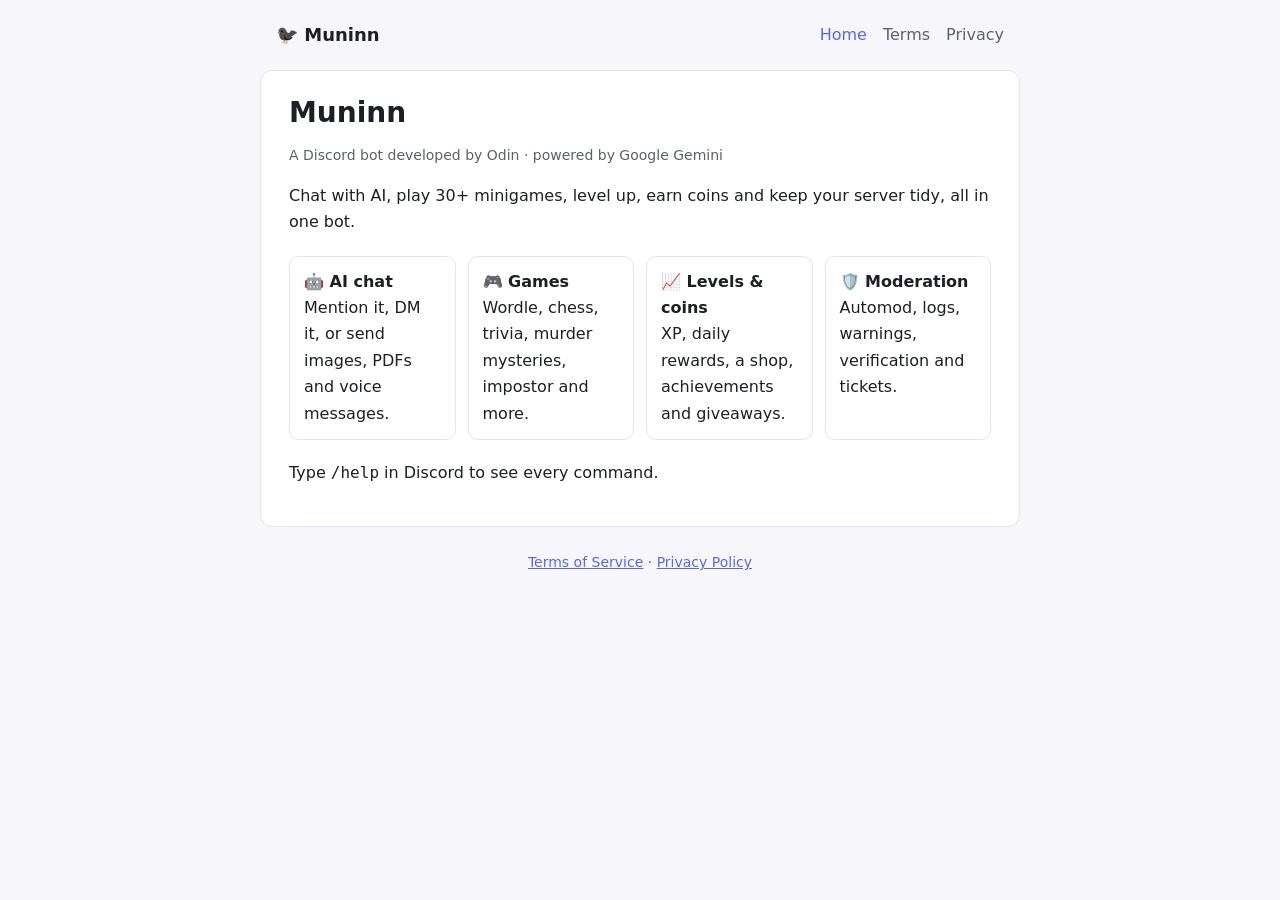
==== index.html @ 8ca88d20 "Add Muninn website: home, Terms of Service, Privacy Policy Co-Authored-By: Claude Opus 5.5 <noreply@" ====
<!doctype html>
<html lang="en">
<head>
  <meta charset="utf-8">
  <meta name="viewport" content="width=device-width, initial-scale=1">
  <title>Muninn · Discord bot</title>
  <link rel="stylesheet" href="style.css">
  <script src="config.js"></script>
</head>
<body>
  <header>
    <a class="brand" href="index.html">🐦‍⬛ <span data-site="botName">Muninn</span></a>
    <nav><a href="index.html" aria-current="page">Home</a><a href="terms.html">Terms</a><a href="privacy.html">Privacy</a></nav>
  </header>
  <main>
    <h1><span data-site="botName">Muninn</span></h1>
    <p class="muted">A Discord bot developed by <span data-site="developer">Odin</span> · powered by Google Gemini</p>
    <p>Chat with AI, play 30+ minigames, level up, earn coins and keep your server tidy, all in one bot.</p>
    <p><a class="button" id="invite" href="#">Add to Discord</a></p>
    <div class="features">
      <div class="card"><strong>🤖 AI chat</strong>Mention it, DM it, or send images, PDFs and voice messages.</div>
      <div class="card"><strong>🎮 Games</strong>Wordle, chess, trivia, murder mysteries, impostor and more.</div>
      <div class="card"><strong>📈 Levels &amp; coins</strong>XP, daily rewards, a shop, achievements and giveaways.</div>
      <div class="card"><strong>🛡️ Moderation</strong>Automod, logs, warnings, verification and tickets.</div>
    </div>
    <p style="margin-top:20px">Type <code>/help</code> in Discord to see every command.</p>
  </main>
  <footer class="muted"><a href="terms.html">Terms of Service</a> · <a href="privacy.html">Privacy Policy</a></footer>
</body>
</html>
---- style.css ----
:root {
  --bg: #f7f7fb; --surface: #ffffff; --text: #1d1f27; --muted: #5b6072; --accent: #5865f2; --border: #e3e5ee;
}
@media (prefers-color-scheme: dark) {
  :root { --bg: #16171d; --surface: #1f2029; --text: #e8e9ef; --muted: #a2a6b8; --accent: #8c96ff; --border: #2d2f3b; }
}
* { box-sizing: border-box; }
body {
  margin: 0; background: var(--bg); color: var(--text);
  font: 16px/1.65 system-ui, -apple-system, "Segoe UI", Roboto, sans-serif;
}
header, main, footer { max-width: 760px; margin: 0 auto; padding: 0 16px; }
header { display: flex; align-items: center; justify-content: space-between; gap: 12px; padding-top: 20px; flex-wrap: wrap; }
header a.brand { font-weight: 700; color: var(--text); text-decoration: none; font-size: 18px; }
nav a { color: var(--muted); text-decoration: none; margin-left: 16px; }
nav a:hover, nav a[aria-current] { color: var(--accent); }
main { background: var(--surface); border: 1px solid var(--border); border-radius: 12px; padding: 24px 28px; margin-top: 20px; width: calc(100% - 32px); }
h1 { font-size: 28px; line-height: 1.25; margin: 0 0 4px; }
h2 { font-size: 19px; margin: 28px 0 8px; }
p, li { color: var(--text); }
.muted { color: var(--muted); font-size: 14px; }
a { color: var(--accent); }
ul { padding-left: 22px; }
table { width: 100%; border-collapse: collapse; font-size: 15px; }
th, td { text-align: left; padding: 8px 10px; border-bottom: 1px solid var(--border); vertical-align: top; }
th { color: var(--muted); font-weight: 600; }
.table-wrap { overflow-x: auto; }
.button { display: inline-block; background: var(--accent); color: #fff; padding: 10px 18px; border-radius: 8px; text-decoration: none; font-weight: 600; }
.features { display: grid; grid-template-columns: repeat(auto-fit, minmax(150px, 1fr)); gap: 12px; margin-top: 20px; }
.card { border: 1px solid var(--border); border-radius: 10px; padding: 12px 14px; }
.card strong { display: block; }
footer { padding: 24px 16px 40px; text-align: center; }
@media (max-width: 520px) { main { padding: 18px 16px; } h1 { font-size: 24px; } nav a { margin: 0 12px 0 0; } }
[hidden] { display: none !important; }
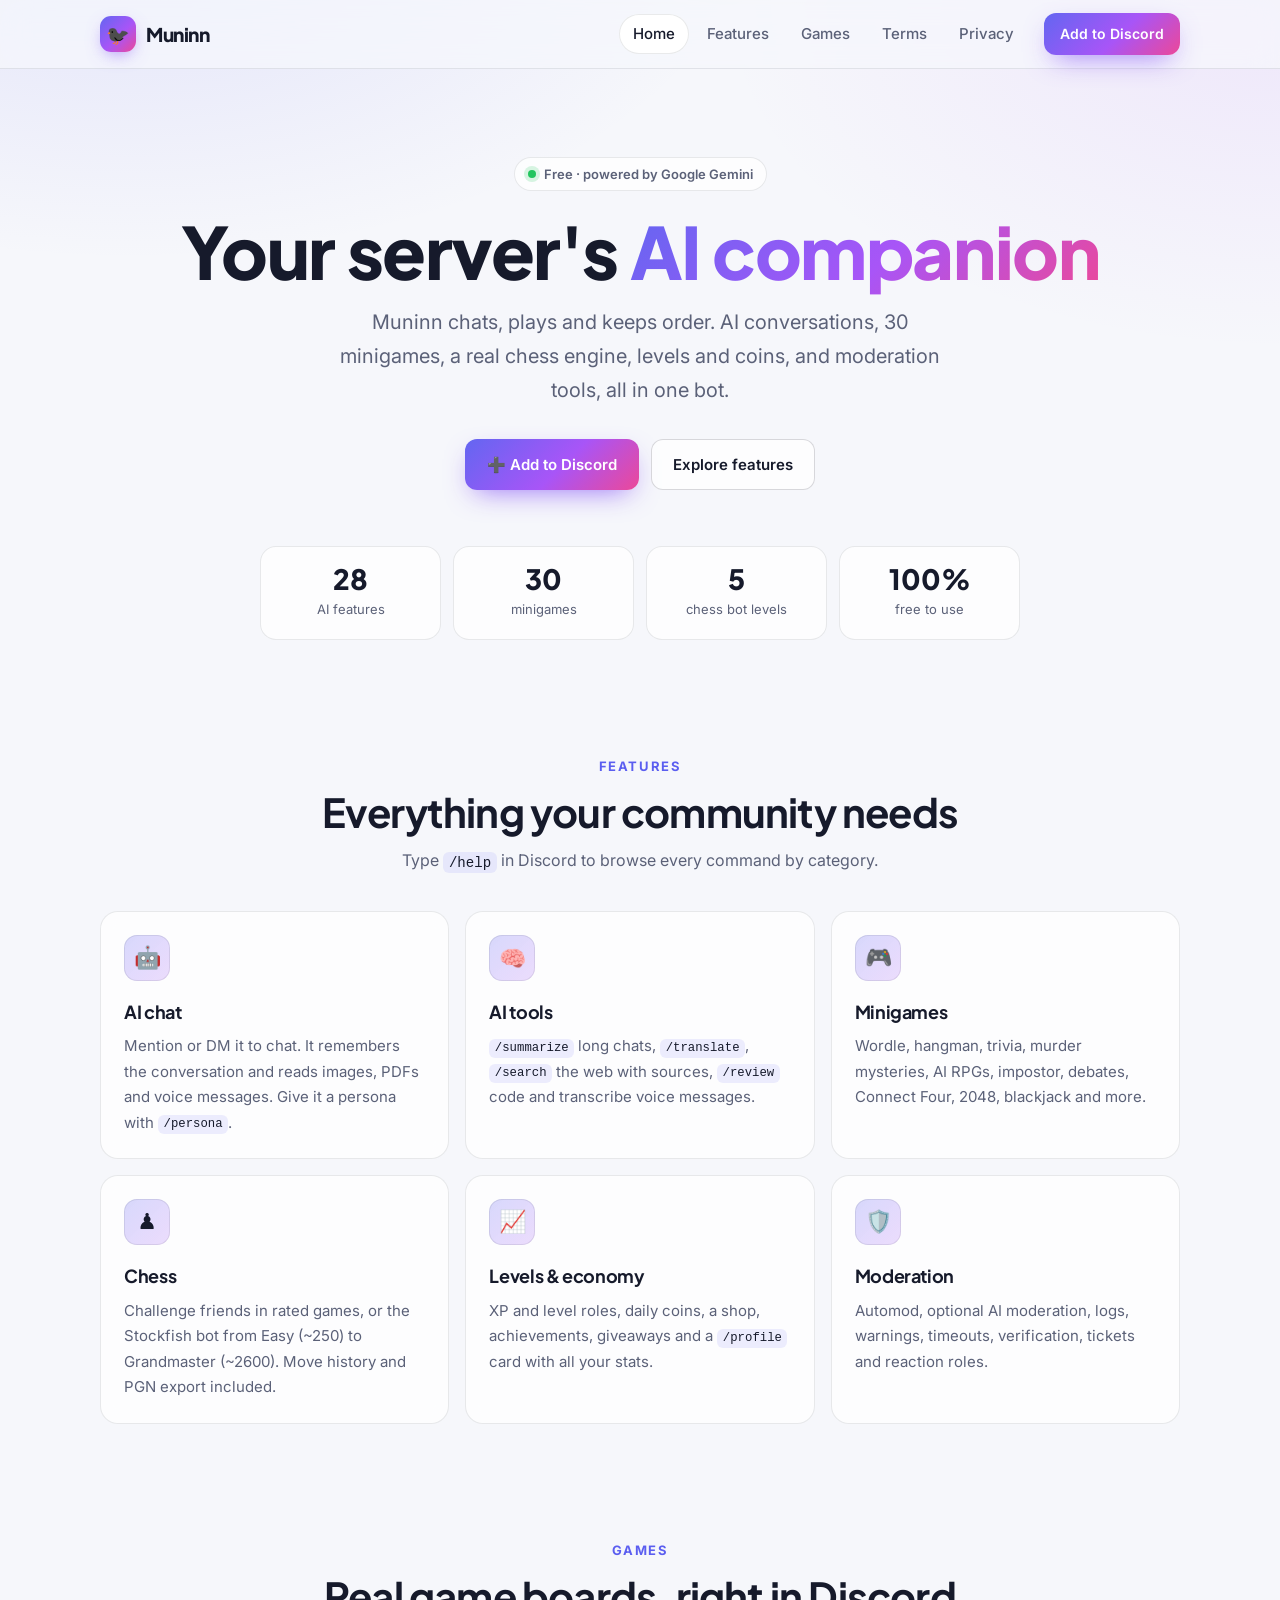
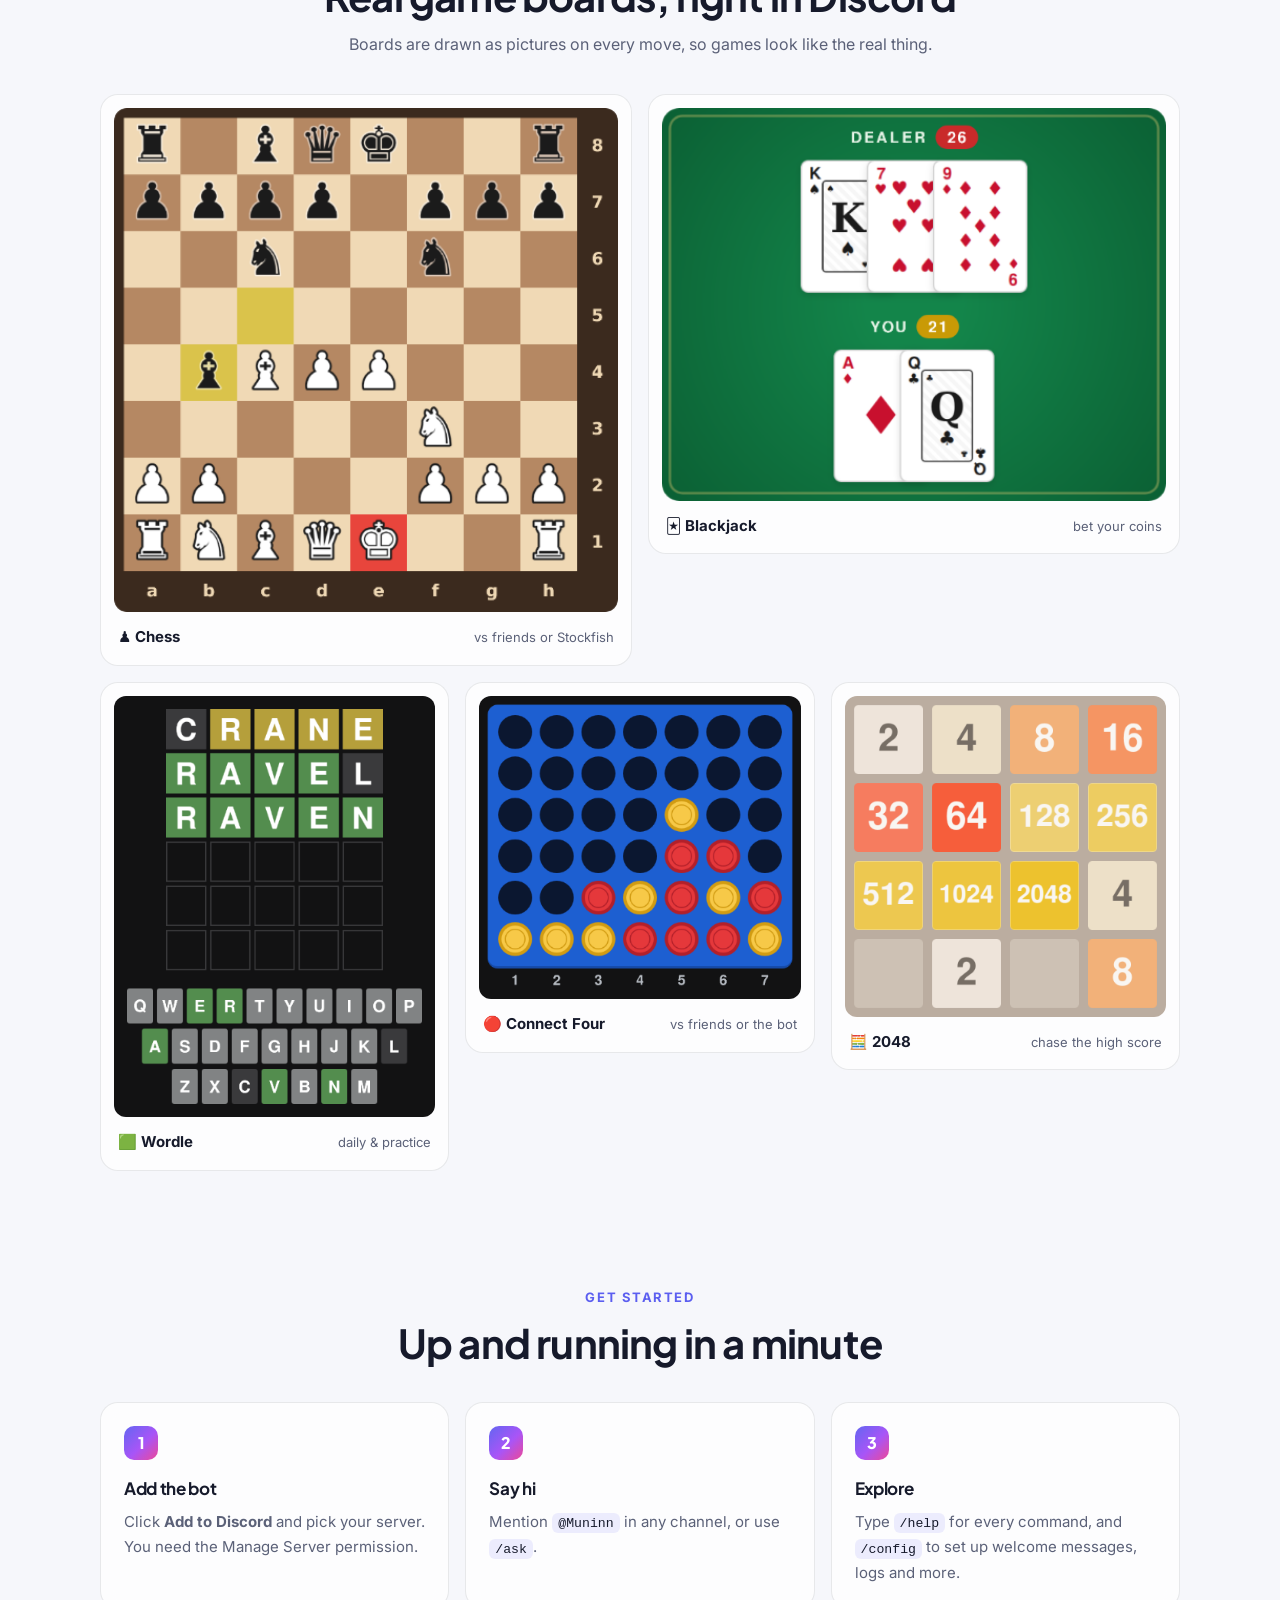
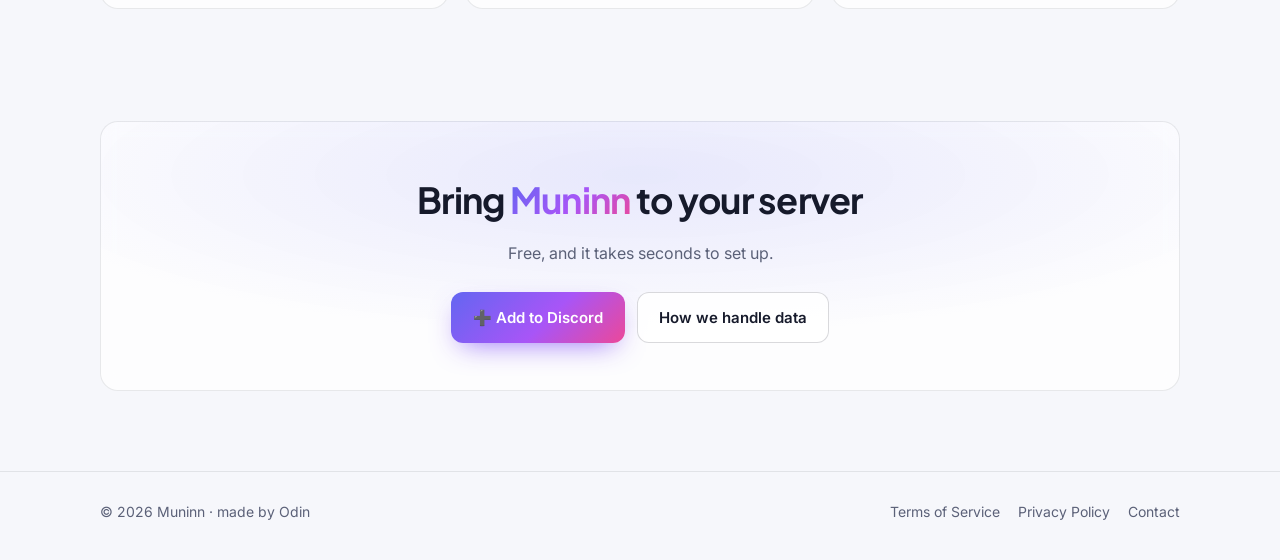
==== commit 59027673: "Redesign: dark glassy theme, feature grid, game showcase, legal page table of contents - New look: s" ====
--- a/index.html
+++ b/index.html
@@ -4,27 +4,156 @@
   <meta charset="utf-8">
   <meta name="viewport" content="width=device-width, initial-scale=1">
   <title>Muninn · Discord bot</title>
+  <meta name="description" content="Muninn is a Discord bot with AI chat, 30 minigames, a Stockfish chess bot, levels, coins and moderation.">
+  <link rel="icon" href="data:image/svg+xml,%3Csvg xmlns=%27http://www.w3.org/2000/svg%27 viewBox=%270 0 100 100%27%3E%3Ctext y=%27.9em%27 font-size=%2790%27%3E🐦‍⬛%3C/text%3E%3C/svg%3E">
+  <link rel="preconnect" href="https://fonts.googleapis.com">
+  <link rel="preconnect" href="https://fonts.gstatic.com" crossorigin>
+  <link rel="stylesheet" href="https://fonts.googleapis.com/css2?family=Inter:wght@400;500;600;700&family=Plus+Jakarta+Sans:wght@700;800&display=swap">
   <link rel="stylesheet" href="style.css">
   <script src="config.js"></script>
+  <script src="site.js" defer></script>
 </head>
 <body>
-  <header>
-    <a class="brand" href="index.html">🐦‍⬛ <span data-site="botName">Muninn</span></a>
-    <nav><a href="index.html" aria-current="page">Home</a><a href="terms.html">Terms</a><a href="privacy.html">Privacy</a></nav>
+  <header class="nav">
+    <div class="container">
+      <a class="brand" href="index.html"><span class="brand-mark">🐦‍⬛</span><span data-site="botName">Muninn</span></a>
+      <nav class="nav-links" aria-label="Main">
+        <a href="index.html" aria-current="page">Home</a>
+        <a href="#features">Features</a>
+        <a href="#games">Games</a>
+        <a href="terms.html">Terms</a>
+        <a href="privacy.html">Privacy</a>
+      </nav>
+      <a class="btn" data-invite href="#">Add to Discord</a>
+    </div>
   </header>
+
   <main>
-    <h1><span data-site="botName">Muninn</span></h1>
-    <p class="muted">A Discord bot developed by <span data-site="developer">Odin</span> · powered by Google Gemini</p>
-    <p>Chat with AI, play 30+ minigames, level up, earn coins and keep your server tidy, all in one bot.</p>
-    <p><a class="button" id="invite" href="#">Add to Discord</a></p>
-    <div class="features">
-      <div class="card"><strong>🤖 AI chat</strong>Mention it, DM it, or send images, PDFs and voice messages.</div>
-      <div class="card"><strong>🎮 Games</strong>Wordle, chess, trivia, murder mysteries, impostor and more.</div>
-      <div class="card"><strong>📈 Levels &amp; coins</strong>XP, daily rewards, a shop, achievements and giveaways.</div>
-      <div class="card"><strong>🛡️ Moderation</strong>Automod, logs, warnings, verification and tickets.</div>
+    <section class="hero">
+      <div class="container">
+        <span class="badge"><span class="dot"></span>Free · powered by Google Gemini</span>
+        <h1>Your server's <span class="gradient-text">AI companion</span></h1>
+        <p class="lead"><span data-site="botName">Muninn</span> chats, plays and keeps order. AI conversations, 30 minigames, a real chess engine, levels and coins, and moderation tools, all in one bot.</p>
+        <div class="hero-actions">
+          <a class="btn" data-invite href="#">➕ Add to Discord</a>
+          <a class="btn btn-ghost" href="#features">Explore features</a>
+        </div>
+        <div class="stats">
+          <div class="stat"><strong>28</strong><span>AI features</span></div>
+          <div class="stat"><strong>30</strong><span>minigames</span></div>
+          <div class="stat"><strong>5</strong><span>chess bot levels</span></div>
+          <div class="stat"><strong>100%</strong><span>free to use</span></div>
+        </div>
+      </div>
+    </section>
+
+    <section id="features">
+      <div class="container">
+        <div class="section-head reveal">
+          <span class="eyebrow">Features</span>
+          <h2>Everything your community needs</h2>
+          <p>Type <code>/help</code> in Discord to browse every command by category.</p>
+        </div>
+        <div class="features">
+          <article class="card feature reveal">
+            <div class="icon">🤖</div>
+            <h3>AI chat</h3>
+            <p>Mention or DM it to chat. It remembers the conversation and reads images, PDFs and voice messages. Give it a persona with <code>/persona</code>.</p>
+          </article>
+          <article class="card feature reveal">
+            <div class="icon">🧠</div>
+            <h3>AI tools</h3>
+            <p><code>/summarize</code> long chats, <code>/translate</code>, <code>/search</code> the web with sources, <code>/review</code> code and transcribe voice messages.</p>
+          </article>
+          <article class="card feature reveal">
+            <div class="icon">🎮</div>
+            <h3>Minigames</h3>
+            <p>Wordle, hangman, trivia, murder mysteries, AI RPGs, impostor, debates, Connect Four, 2048, blackjack and more.</p>
+          </article>
+          <article class="card feature reveal">
+            <div class="icon">♟️</div>
+            <h3>Chess</h3>
+            <p>Challenge friends in rated games, or the Stockfish bot from Easy (~250) to Grandmaster (~2600). Move history and PGN export included.</p>
+          </article>
+          <article class="card feature reveal">
+            <div class="icon">📈</div>
+            <h3>Levels &amp; economy</h3>
+            <p>XP and level roles, daily coins, a shop, achievements, giveaways and a <code>/profile</code> card with all your stats.</p>
+          </article>
+          <article class="card feature reveal">
+            <div class="icon">🛡️</div>
+            <h3>Moderation</h3>
+            <p>Automod, optional AI moderation, logs, warnings, timeouts, verification, tickets and reaction roles.</p>
+          </article>
+        </div>
+      </div>
+    </section>
+
+    <section id="games">
+      <div class="container">
+        <div class="section-head reveal">
+          <span class="eyebrow">Games</span>
+          <h2>Real game boards, right in Discord</h2>
+          <p>Boards are drawn as pictures on every move, so games look like the real thing.</p>
+        </div>
+        <div class="showcase">
+          <figure class="card shot wide reveal">
+            <img src="assets/chess.png" alt="A chess board in the middle of a game, with the last move highlighted" width="480" height="480" loading="lazy">
+            <figcaption><strong>♟️ Chess</strong><span>vs friends or Stockfish</span></figcaption>
+          </figure>
+          <figure class="card shot wide reveal">
+            <img src="assets/blackjack.png" alt="A blackjack table with the dealer's and player's cards" width="480" height="374" loading="lazy">
+            <figcaption><strong>🃏 Blackjack</strong><span>bet your coins</span></figcaption>
+          </figure>
+          <figure class="card shot reveal">
+            <img src="assets/wordle.png" alt="A Wordle board solved on the third guess" width="420" height="551" loading="lazy">
+            <figcaption><strong>🟩 Wordle</strong><span>daily &amp; practice</span></figcaption>
+          </figure>
+          <figure class="card shot reveal">
+            <img src="assets/connect4.png" alt="A Connect Four board with red and yellow discs" width="420" height="397" loading="lazy">
+            <figcaption><strong>🔴 Connect Four</strong><span>vs friends or the bot</span></figcaption>
+          </figure>
+          <figure class="card shot reveal">
+            <img src="assets/2048.png" alt="A 2048 board with tiles up to 2048" width="420" height="420" loading="lazy">
+            <figcaption><strong>🧮 2048</strong><span>chase the high score</span></figcaption>
+          </figure>
+        </div>
+      </div>
+    </section>
+
+    <section>
+      <div class="container">
+        <div class="section-head reveal">
+          <span class="eyebrow">Get started</span>
+          <h2>Up and running in a minute</h2>
+        </div>
+        <div class="steps">
+          <div class="card step reveal"><h3>Add the bot</h3><p>Click <strong>Add to Discord</strong> and pick your server. You need the Manage Server permission.</p></div>
+          <div class="card step reveal"><h3>Say hi</h3><p>Mention <code>@<span data-site="botName">Muninn</span></code> in any channel, or use <code>/ask</code>.</p></div>
+          <div class="card step reveal"><h3>Explore</h3><p>Type <code>/help</code> for every command, and <code>/config</code> to set up welcome messages, logs and more.</p></div>
+        </div>
+      </div>
+    </section>
+
+    <section>
+      <div class="container">
+        <div class="card cta reveal">
+          <h2>Bring <span class="gradient-text" data-site="botName">Muninn</span> to your server</h2>
+          <p>Free, and it takes seconds to set up.</p>
+          <div class="hero-actions">
+            <a class="btn" data-invite href="#">➕ Add to Discord</a>
+            <a class="btn btn-ghost" href="privacy.html">How we handle data</a>
+          </div>
+        </div>
+      </div>
+    </section>
+  </main>
+
+  <footer>
+    <div class="container">
+      <p>© <span data-year>2026</span> <span data-site="botName">Muninn</span> · made by <span data-site="developer">Odin</span></p>
+      <nav aria-label="Footer"><a href="terms.html">Terms of Service</a><a href="privacy.html">Privacy Policy</a><a data-mailto="link" href="#">Contact</a></nav>
     </div>
-    <p style="margin-top:20px">Type <code>/help</code> in Discord to see every command.</p>
-  </main>
-  <footer class="muted"><a href="terms.html">Terms of Service</a> · <a href="privacy.html">Privacy Policy</a></footer>
+  </footer>
 </body>
 </html>
--- a/style.css
+++ b/style.css
@@ -1,34 +1,236 @@
+/* Muninn website: dark-first, glassy cards, gradient accents. Light mode follows the system. */
 :root {
-  --bg: #f7f7fb; --surface: #ffffff; --text: #1d1f27; --muted: #5b6072; --accent: #5865f2; --border: #e3e5ee;
-}
-@media (prefers-color-scheme: dark) {
-  :root { --bg: #16171d; --surface: #1f2029; --text: #e8e9ef; --muted: #a2a6b8; --accent: #8c96ff; --border: #2d2f3b; }
-}
+  --bg: #0a0c14;
+  --bg-glow-1: rgba(99, 102, 241, 0.22);
+  --bg-glow-2: rgba(168, 85, 247, 0.16);
+  --surface: rgba(255, 255, 255, 0.04);
+  --surface-strong: rgba(255, 255, 255, 0.07);
+  --border: rgba(255, 255, 255, 0.09);
+  --border-strong: rgba(255, 255, 255, 0.16);
+  --text: #eceef6;
+  --muted: #9aa0b5;
+  --accent: #8b8cff;
+  --gradient: linear-gradient(135deg, #6366f1 0%, #a855f7 55%, #ec4899 100%);
+  --shadow: 0 20px 50px -20px rgba(0, 0, 0, 0.6);
+  --radius: 18px;
+  --nav-bg: rgba(10, 12, 20, 0.7);
+  --code-bg: rgba(139, 140, 255, 0.12);
+  color-scheme: dark;
+}
+@media (prefers-color-scheme: light) {
+  :root {
+    --bg: #f6f7fb;
+    --bg-glow-1: rgba(99, 102, 241, 0.14);
+    --bg-glow-2: rgba(168, 85, 247, 0.1);
+    --surface: rgba(255, 255, 255, 0.75);
+    --surface-strong: #ffffff;
+    --border: rgba(20, 24, 40, 0.09);
+    --border-strong: rgba(20, 24, 40, 0.16);
+    --text: #161a2b;
+    --muted: #5b6178;
+    --accent: #5b5ef0;
+    --shadow: 0 20px 50px -24px rgba(30, 35, 70, 0.28);
+    --nav-bg: rgba(246, 247, 251, 0.75);
+    --code-bg: rgba(91, 94, 240, 0.1);
+    color-scheme: light;
+  }
+}
+
 * { box-sizing: border-box; }
+html { scroll-behavior: smooth; scroll-padding-top: 88px; }
 body {
-  margin: 0; background: var(--bg); color: var(--text);
-  font: 16px/1.65 system-ui, -apple-system, "Segoe UI", Roboto, sans-serif;
-}
-header, main, footer { max-width: 760px; margin: 0 auto; padding: 0 16px; }
-header { display: flex; align-items: center; justify-content: space-between; gap: 12px; padding-top: 20px; flex-wrap: wrap; }
-header a.brand { font-weight: 700; color: var(--text); text-decoration: none; font-size: 18px; }
-nav a { color: var(--muted); text-decoration: none; margin-left: 16px; }
-nav a:hover, nav a[aria-current] { color: var(--accent); }
-main { background: var(--surface); border: 1px solid var(--border); border-radius: 12px; padding: 24px 28px; margin-top: 20px; width: calc(100% - 32px); }
-h1 { font-size: 28px; line-height: 1.25; margin: 0 0 4px; }
-h2 { font-size: 19px; margin: 28px 0 8px; }
-p, li { color: var(--text); }
-.muted { color: var(--muted); font-size: 14px; }
-a { color: var(--accent); }
-ul { padding-left: 22px; }
-table { width: 100%; border-collapse: collapse; font-size: 15px; }
-th, td { text-align: left; padding: 8px 10px; border-bottom: 1px solid var(--border); vertical-align: top; }
-th { color: var(--muted); font-weight: 600; }
-.table-wrap { overflow-x: auto; }
-.button { display: inline-block; background: var(--accent); color: #fff; padding: 10px 18px; border-radius: 8px; text-decoration: none; font-weight: 600; }
-.features { display: grid; grid-template-columns: repeat(auto-fit, minmax(150px, 1fr)); gap: 12px; margin-top: 20px; }
-.card { border: 1px solid var(--border); border-radius: 10px; padding: 12px 14px; }
-.card strong { display: block; }
-footer { padding: 24px 16px 40px; text-align: center; }
-@media (max-width: 520px) { main { padding: 18px 16px; } h1 { font-size: 24px; } nav a { margin: 0 12px 0 0; } }
+  margin: 0;
+  min-height: 100vh;
+  background:
+    radial-gradient(900px 500px at 10% -10%, var(--bg-glow-1), transparent 70%),
+    radial-gradient(800px 500px at 100% 0%, var(--bg-glow-2), transparent 70%),
+    var(--bg);
+  background-attachment: fixed;
+  color: var(--text);
+  font: 16px/1.7 "Inter", system-ui, -apple-system, "Segoe UI", Roboto, sans-serif;
+  -webkit-font-smoothing: antialiased;
+}
+h1, h2, h3, .brand { font-family: "Plus Jakarta Sans", "Inter", system-ui, sans-serif; letter-spacing: -0.02em; }
+a { color: var(--accent); text-decoration: none; }
+a:hover { text-decoration: underline; }
+:focus-visible { outline: 2px solid var(--accent); outline-offset: 3px; border-radius: 6px; }
+code {
+  font: 0.88em/1 "JetBrains Mono", ui-monospace, SFMono-Regular, Menlo, monospace;
+  background: var(--code-bg);
+  color: var(--text);
+  padding: 0.2em 0.45em;
+  border-radius: 6px;
+}
+img { max-width: 100%; display: block; }
 [hidden] { display: none !important; }
+
+/* Scrollbar */
+* { scrollbar-width: thin; scrollbar-color: var(--border-strong) transparent; }
+::-webkit-scrollbar { width: 10px; height: 10px; }
+::-webkit-scrollbar-track { background: transparent; }
+::-webkit-scrollbar-thumb { background: var(--border-strong); border-radius: 999px; border: 2px solid transparent; background-clip: padding-box; }
+::-webkit-scrollbar-thumb:hover { background: var(--accent); background-clip: padding-box; }
+
+.container { max-width: 1120px; margin: 0 auto; padding: 0 20px; }
+
+/* Navigation */
+.nav {
+  position: sticky; top: 0; z-index: 10;
+  background: var(--nav-bg);
+  backdrop-filter: blur(14px) saturate(160%);
+  -webkit-backdrop-filter: blur(14px) saturate(160%);
+  border-bottom: 1px solid var(--border);
+}
+.nav .container { display: flex; align-items: center; gap: 16px; height: 68px; }
+.brand { display: flex; align-items: center; gap: 10px; font-weight: 800; font-size: 19px; color: var(--text); }
+.brand:hover { text-decoration: none; }
+.brand-mark {
+  width: 36px; height: 36px; border-radius: 11px; display: grid; place-items: center; font-size: 19px;
+  background: var(--gradient); box-shadow: 0 6px 18px -6px rgba(139, 92, 246, 0.8);
+}
+.nav-links { display: flex; gap: 4px; margin-left: auto; }
+.nav-links a {
+  color: var(--muted); font-weight: 500; font-size: 15px; padding: 7px 14px; border-radius: 999px; transition: color 0.2s, background 0.2s;
+  white-space: nowrap;
+}
+.nav-links a:hover { color: var(--text); background: var(--surface-strong); text-decoration: none; }
+.nav-links a[aria-current="page"] { color: var(--text); background: var(--surface-strong); box-shadow: inset 0 0 0 1px var(--border); }
+.nav .btn { padding: 9px 16px; font-size: 14px; }
+
+/* Buttons */
+.btn {
+  display: inline-flex; align-items: center; gap: 8px; padding: 13px 22px; border-radius: 12px;
+  font-weight: 600; font-size: 15px; color: #fff; background: var(--gradient); border: 0;
+  box-shadow: 0 10px 28px -10px rgba(139, 92, 246, 0.9); transition: transform 0.2s, box-shadow 0.2s, filter 0.2s;
+}
+.btn:hover { text-decoration: none; transform: translateY(-2px); filter: brightness(1.08); box-shadow: 0 16px 36px -12px rgba(139, 92, 246, 1); }
+.btn-ghost { background: var(--surface); color: var(--text); box-shadow: inset 0 0 0 1px var(--border-strong); }
+.btn-ghost:hover { background: var(--surface-strong); box-shadow: inset 0 0 0 1px var(--accent); }
+
+/* Hero */
+.hero { padding: 88px 0 56px; text-align: center; }
+.badge {
+  display: inline-flex; align-items: center; gap: 8px; padding: 6px 14px; border-radius: 999px; font-size: 13px; font-weight: 600;
+  color: var(--muted); background: var(--surface); box-shadow: inset 0 0 0 1px var(--border);
+}
+.badge .dot { width: 8px; height: 8px; border-radius: 50%; background: #22c55e; box-shadow: 0 0 0 4px rgba(34, 197, 94, 0.18); }
+.hero h1 { font-size: clamp(40px, 7vw, 72px); line-height: 1.05; margin: 22px 0 16px; font-weight: 800; }
+.gradient-text { background: var(--gradient); -webkit-background-clip: text; background-clip: text; color: transparent; }
+.hero p.lead { font-size: clamp(17px, 2.2vw, 20px); color: var(--muted); max-width: 640px; margin: 0 auto 32px; }
+.hero-actions { display: flex; gap: 12px; justify-content: center; flex-wrap: wrap; }
+.stats { display: grid; grid-template-columns: repeat(4, 1fr); gap: 12px; max-width: 760px; margin: 56px auto 0; }
+.stat { padding: 18px 12px; border-radius: 16px; background: var(--surface); box-shadow: inset 0 0 0 1px var(--border); }
+.stat strong { display: block; font: 800 28px/1.1 "Plus Jakarta Sans", sans-serif; }
+.stat span { color: var(--muted); font-size: 13px; }
+
+/* Sections */
+section { padding: 56px 0; }
+.section-head { text-align: center; max-width: 640px; margin: 0 auto 36px; }
+.eyebrow { color: var(--accent); font-weight: 700; font-size: 13px; letter-spacing: 0.12em; text-transform: uppercase; }
+.section-head h2 { font-size: clamp(28px, 4vw, 40px); line-height: 1.15; margin: 10px 0 12px; }
+.section-head p { color: var(--muted); margin: 0; }
+
+.card {
+  background: var(--surface); border-radius: var(--radius); box-shadow: inset 0 0 0 1px var(--border);
+  backdrop-filter: blur(10px); -webkit-backdrop-filter: blur(10px);
+}
+.features { display: grid; grid-template-columns: repeat(3, 1fr); gap: 16px; }
+.feature { padding: 24px; transition: transform 0.25s, box-shadow 0.25s, background 0.25s; }
+.feature:hover { transform: translateY(-4px); background: var(--surface-strong); box-shadow: inset 0 0 0 1px var(--border-strong), var(--shadow); }
+.icon {
+  width: 46px; height: 46px; border-radius: 13px; display: grid; place-items: center; font-size: 22px; margin-bottom: 16px;
+  background: linear-gradient(135deg, rgba(99, 102, 241, 0.25), rgba(168, 85, 247, 0.2)); box-shadow: inset 0 0 0 1px var(--border);
+}
+.feature h3 { margin: 0 0 6px; font-size: 18px; }
+.feature p { margin: 0; color: var(--muted); font-size: 15px; }
+.feature code { font-size: 0.82em; }
+
+/* Game showcase */
+.showcase { display: grid; grid-template-columns: repeat(6, 1fr); gap: 16px; align-items: start; }
+.shot { padding: 14px; display: flex; flex-direction: column; gap: 12px; grid-column: span 2; }
+.shot.wide { grid-column: span 3; }
+.shot img { border-radius: 12px; width: 100%; height: auto; }
+.shot figcaption { display: flex; justify-content: space-between; align-items: baseline; gap: 8px; padding: 0 4px 2px; }
+.shot figcaption strong { font-size: 15px; }
+.shot figcaption span { color: var(--muted); font-size: 13px; }
+figure { margin: 0; }
+
+/* Steps */
+.steps { display: grid; grid-template-columns: repeat(3, 1fr); gap: 16px; counter-reset: step; }
+.step { padding: 24px; }
+.step::before {
+  counter-increment: step; content: counter(step);
+  display: grid; place-items: center; width: 34px; height: 34px; border-radius: 10px; margin-bottom: 14px;
+  font: 800 16px/1 "Plus Jakarta Sans", sans-serif; color: #fff; background: var(--gradient);
+}
+.step h3 { margin: 0 0 6px; font-size: 17px; }
+.step p { margin: 0; color: var(--muted); font-size: 15px; }
+
+.cta { text-align: center; padding: 48px 24px; position: relative; overflow: hidden; }
+.cta::before { content: ""; position: absolute; inset: -40% -10% auto; height: 120%; background: radial-gradient(closest-side, var(--bg-glow-1), transparent); pointer-events: none; }
+.cta > * { position: relative; }
+.cta h2 { font-size: clamp(26px, 4vw, 36px); margin: 0 0 10px; }
+.cta p { color: var(--muted); margin: 0 0 24px; }
+
+/* Legal pages */
+.doc-hero { padding: 64px 0 28px; }
+.doc-hero h1 { font-size: clamp(34px, 5vw, 52px); margin: 14px 0 8px; line-height: 1.1; }
+.doc-hero p { color: var(--muted); margin: 0; }
+.doc { display: grid; grid-template-columns: 240px 1fr; gap: 28px; align-items: start; padding-bottom: 56px; }
+.toc { position: sticky; top: 92px; padding: 18px; font-size: 14px; }
+.toc strong { display: block; font-size: 12px; letter-spacing: 0.1em; text-transform: uppercase; color: var(--muted); margin-bottom: 10px; }
+.toc ol { list-style: none; margin: 0; padding: 0; display: grid; gap: 2px; }
+.toc a { display: block; color: var(--muted); padding: 6px 10px; border-radius: 8px; transition: background 0.2s, color 0.2s; }
+.toc a:hover, .toc a.active { color: var(--text); background: var(--surface-strong); text-decoration: none; }
+.toc a.active { box-shadow: inset 2px 0 0 var(--accent); }
+.prose { padding: 36px 40px; min-width: 0; }
+.prose > :first-child { margin-top: 0; }
+.prose h2 { font-size: 22px; margin: 36px 0 10px; }
+.prose ul { padding-left: 22px; }
+.prose li { margin: 4px 0; }
+.prose li::marker { color: var(--accent); }
+.table-wrap { overflow-x: auto; border-radius: 12px; box-shadow: inset 0 0 0 1px var(--border); margin: 12px 0 16px; }
+table { width: 100%; border-collapse: collapse; font-size: 15px; min-width: 560px; }
+th, td { text-align: left; padding: 12px 14px; border-bottom: 1px solid var(--border); vertical-align: top; }
+tr:last-child td { border-bottom: 0; }
+th { color: var(--muted); font-weight: 600; font-size: 13px; text-transform: uppercase; letter-spacing: 0.06em; background: var(--surface); }
+.callout { padding: 14px 18px; border-radius: 12px; background: var(--code-bg); box-shadow: inset 3px 0 0 var(--accent); margin: 16px 0; }
+
+/* Footer */
+footer { border-top: 1px solid var(--border); margin-top: 24px; }
+footer .container { display: flex; justify-content: space-between; align-items: center; gap: 16px; padding-top: 28px; padding-bottom: 36px; flex-wrap: wrap; }
+footer p { margin: 0; color: var(--muted); font-size: 14px; }
+footer nav { display: flex; gap: 18px; font-size: 14px; }
+footer nav a { color: var(--muted); }
+footer nav a:hover { color: var(--text); }
+
+/* Scroll-in animation (skipped for people who prefer less motion) */
+.reveal { opacity: 0; transform: translateY(18px); transition: opacity 0.6s ease, transform 0.6s ease; }
+.reveal.visible { opacity: 1; transform: none; }
+@media (prefers-reduced-motion: reduce) {
+  html { scroll-behavior: auto; }
+  .reveal { opacity: 1; transform: none; transition: none; }
+  .btn, .feature { transition: none; }
+}
+
+/* Responsive */
+@media (max-width: 900px) {
+  .features { grid-template-columns: repeat(2, 1fr); }
+  .shot, .shot.wide { grid-column: span 3; }
+  .doc { grid-template-columns: 1fr; }
+  .toc { position: static; }
+  .toc ol { grid-template-columns: repeat(2, 1fr); }
+}
+@media (max-width: 640px) {
+  .container { padding: 0 16px; }
+  .nav .container { height: auto; padding-top: 12px; padding-bottom: 12px; flex-wrap: wrap; }
+  .nav-links { order: 3; width: 100%; margin-left: 0; overflow-x: auto; }
+  .nav .btn { margin-left: auto; }
+  .hero { padding: 56px 0 40px; }
+  .stats { grid-template-columns: repeat(2, 1fr); margin-top: 40px; }
+  .features, .steps { grid-template-columns: 1fr; }
+  .shot, .shot.wide { grid-column: span 6; }
+  .toc ol { grid-template-columns: 1fr; }
+  .prose { padding: 24px 20px; }
+  section { padding: 40px 0; }
+}
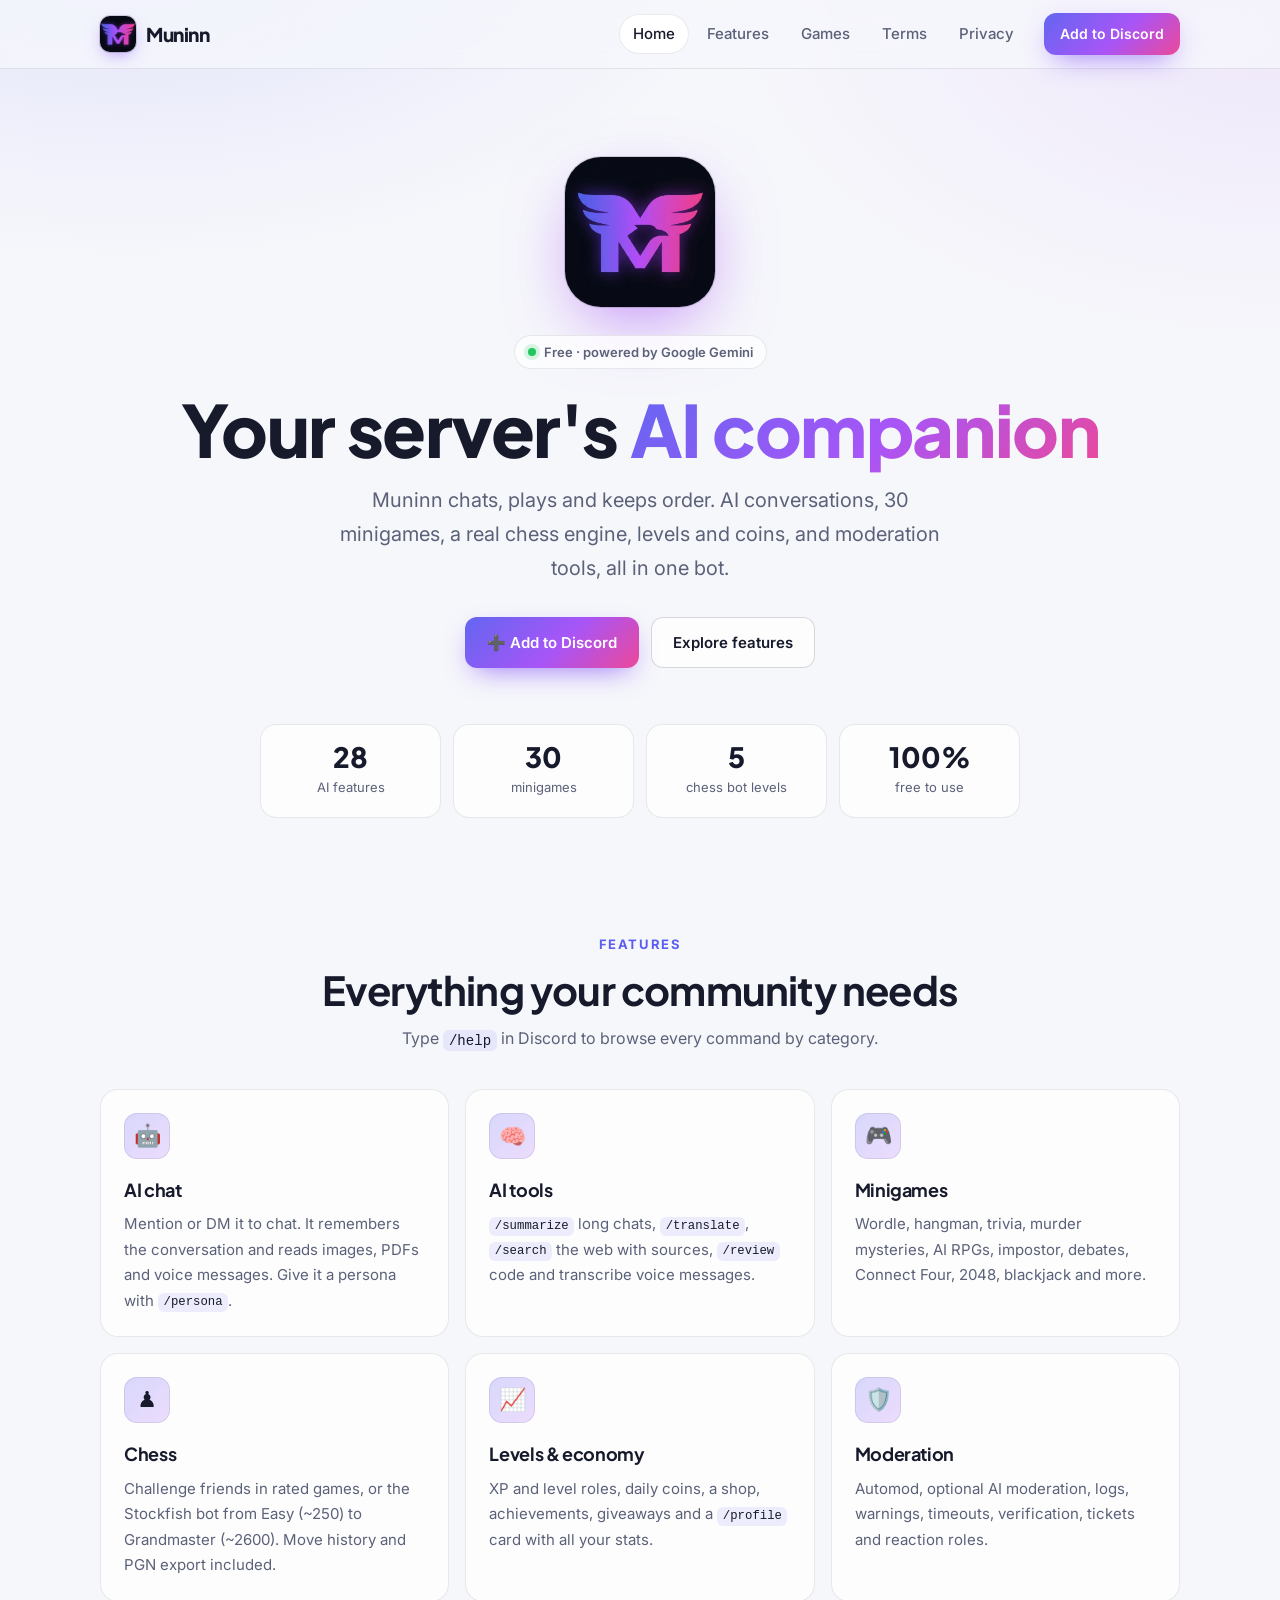
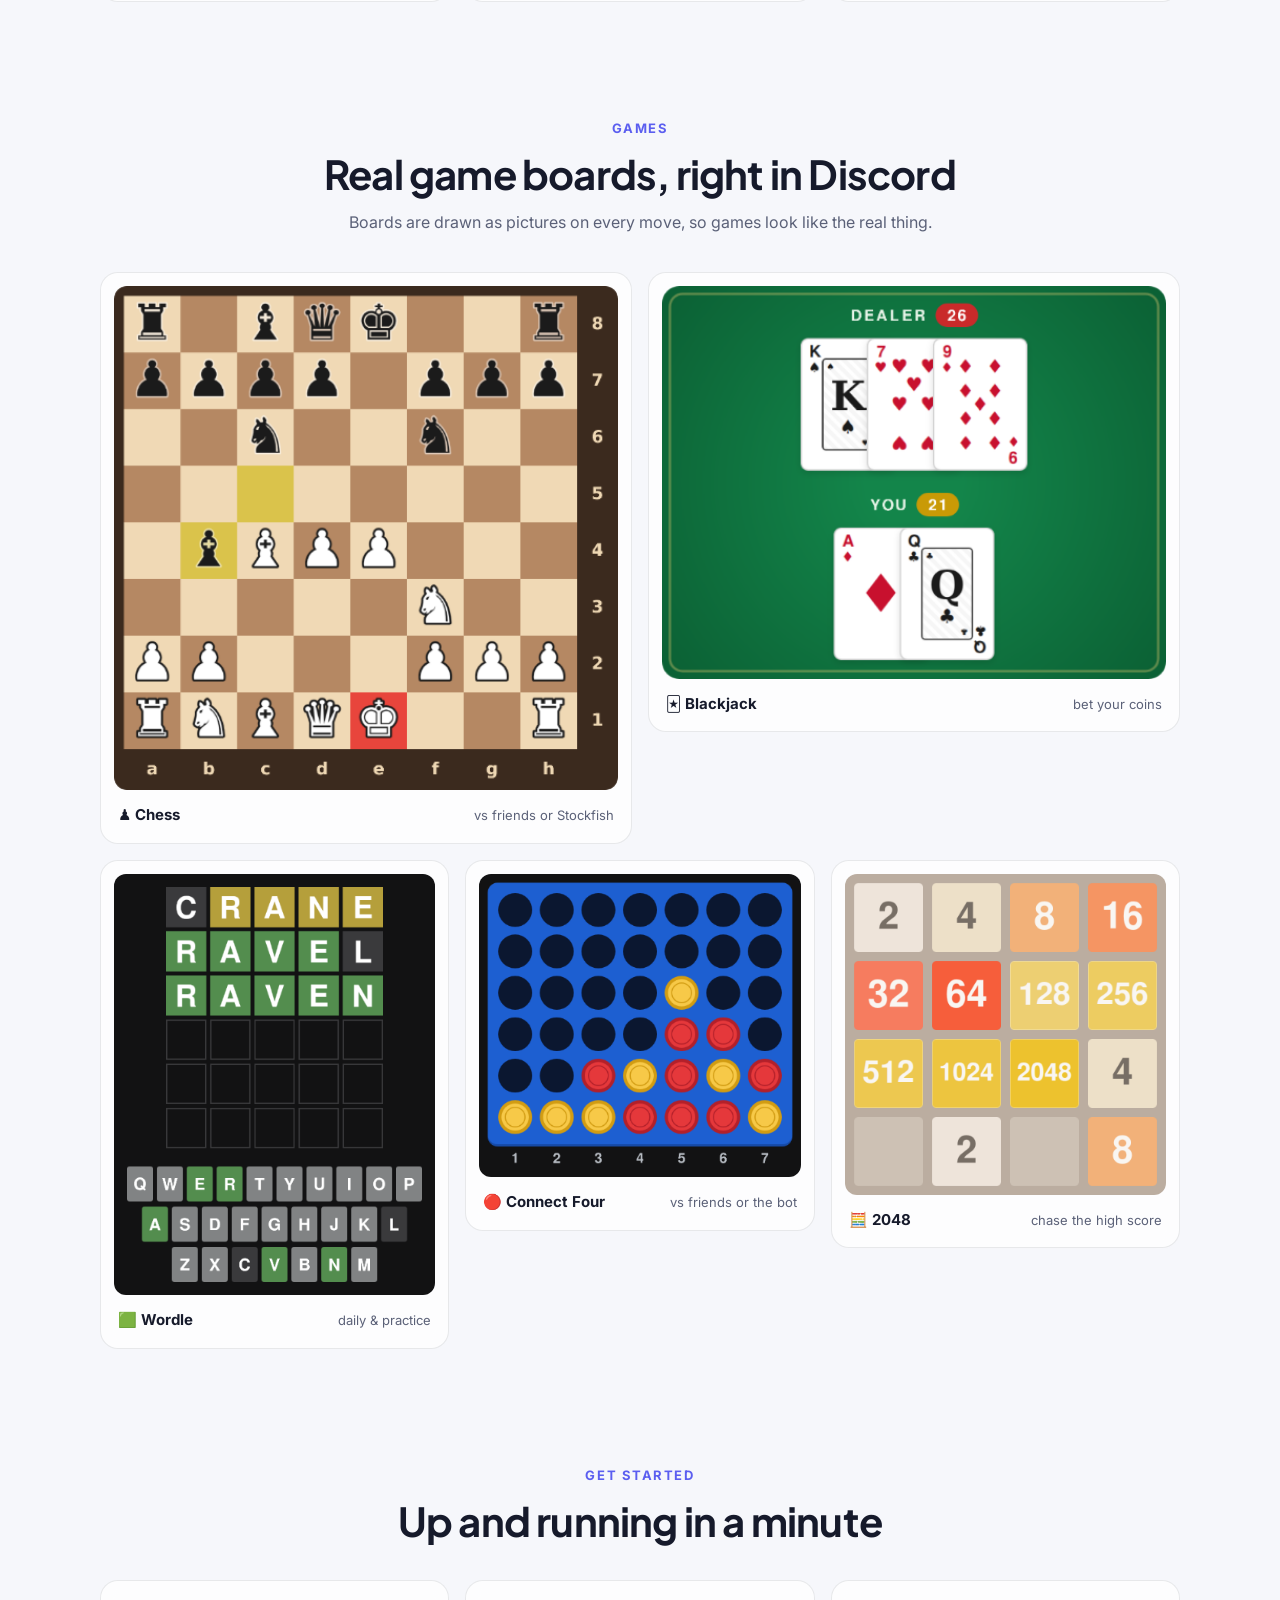
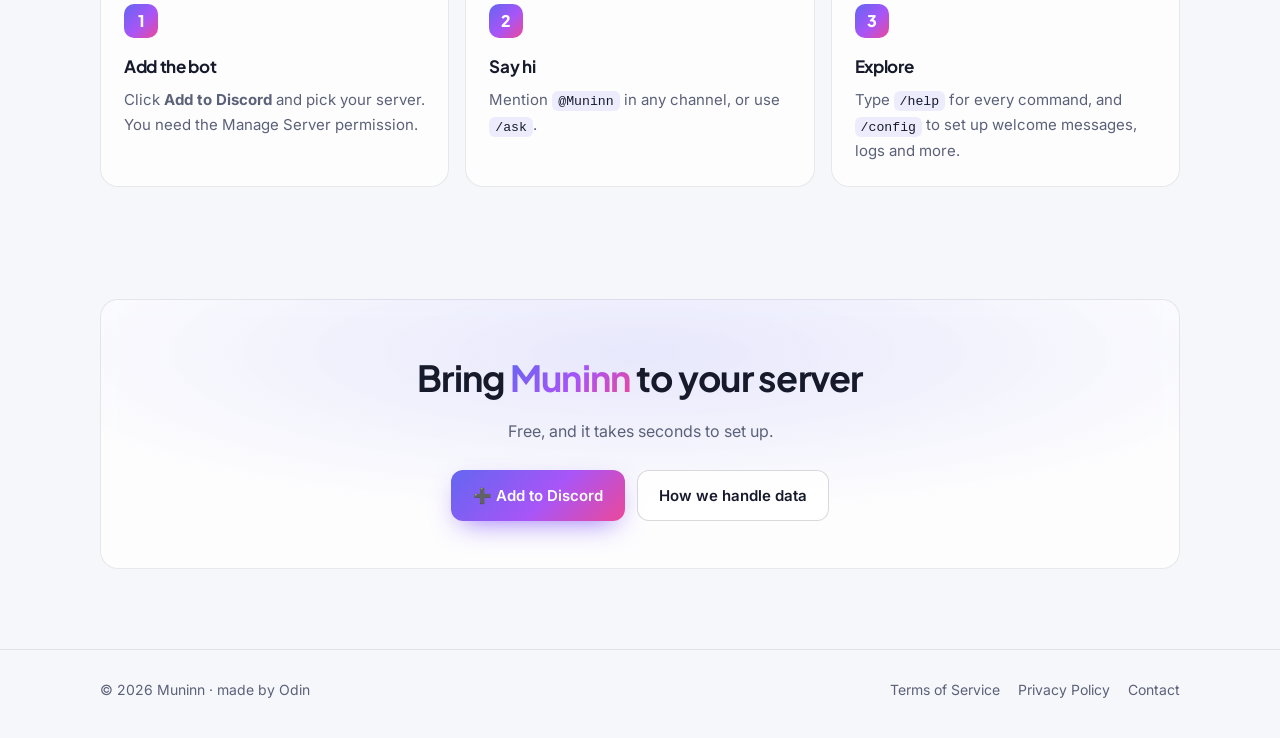
==== commit 0ff77747: "Add Muninn logo: navbar mark, hero logo, favicons and link preview image - assets/brand: favicon-32," ====
--- a/index.html
+++ b/index.html
@@ -5,7 +5,20 @@
   <meta name="viewport" content="width=device-width, initial-scale=1">
   <title>Muninn · Discord bot</title>
   <meta name="description" content="Muninn is a Discord bot with AI chat, 30 minigames, a Stockfish chess bot, levels, coins and moderation.">
-  <link rel="icon" href="data:image/svg+xml,%3Csvg xmlns=%27http://www.w3.org/2000/svg%27 viewBox=%270 0 100 100%27%3E%3Ctext y=%27.9em%27 font-size=%2790%27%3E🐦‍⬛%3C/text%3E%3C/svg%3E">
+  <link rel="icon" type="image/png" sizes="32x32" href="assets/brand/favicon-32.png">
+  <link rel="icon" type="image/png" sizes="192x192" href="assets/brand/icon-192.png">
+  <link rel="apple-touch-icon" href="assets/brand/apple-touch-icon.png">
+  <meta name="theme-color" content="#0a0c14">
+  <meta property="og:type" content="website">
+  <meta property="og:site_name" content="Muninn">
+  <meta property="og:title" content="Muninn · Discord bot">
+  <meta property="og:description" content="AI chat, 30 minigames, a Stockfish chess bot, levels and moderation for your Discord server. Free.">
+  <meta property="og:url" content="https://jackodinn.github.io/Muninn-SubDetails-Website/">
+  <meta property="og:image" content="https://jackodinn.github.io/Muninn-SubDetails-Website/assets/brand/og.jpg">
+  <meta property="og:image:width" content="1200">
+  <meta property="og:image:height" content="630">
+  <meta property="og:image:alt" content="Muninn logo and a purple raven, with the text: AI chat, 30 minigames, a Stockfish chess bot, levels and moderation for your Discord server">
+  <meta name="twitter:card" content="summary_large_image">
   <link rel="preconnect" href="https://fonts.googleapis.com">
   <link rel="preconnect" href="https://fonts.gstatic.com" crossorigin>
   <link rel="stylesheet" href="https://fonts.googleapis.com/css2?family=Inter:wght@400;500;600;700&family=Plus+Jakarta+Sans:wght@700;800&display=swap">
@@ -16,7 +29,7 @@
 <body>
   <header class="nav">
     <div class="container">
-      <a class="brand" href="index.html"><span class="brand-mark">🐦‍⬛</span><span data-site="botName">Muninn</span></a>
+      <a class="brand" href="index.html"><img class="brand-mark" src="assets/brand/icon-192.png" alt="" width="36" height="36"><span data-site="botName">Muninn</span></a>
       <nav class="nav-links" aria-label="Main">
         <a href="index.html" aria-current="page">Home</a>
         <a href="#features">Features</a>
@@ -31,6 +44,7 @@
   <main>
     <section class="hero">
       <div class="container">
+        <img class="hero-logo" src="assets/brand/logo-512.webp" alt="Muninn logo: a purple M with raven wings" width="150" height="150">
         <span class="badge"><span class="dot"></span>Free · powered by Google Gemini</span>
         <h1>Your server's <span class="gradient-text">AI companion</span></h1>
         <p class="lead"><span data-site="botName">Muninn</span> chats, plays and keeps order. AI conversations, 30 minigames, a real chess engine, levels and coins, and moderation tools, all in one bot.</p>
--- a/style.css
+++ b/style.css
@@ -85,8 +85,8 @@
 .brand { display: flex; align-items: center; gap: 10px; font-weight: 800; font-size: 19px; color: var(--text); }
 .brand:hover { text-decoration: none; }
 .brand-mark {
-  width: 36px; height: 36px; border-radius: 11px; display: grid; place-items: center; font-size: 19px;
-  background: var(--gradient); box-shadow: 0 6px 18px -6px rgba(139, 92, 246, 0.8);
+  width: 36px; height: 36px; border-radius: 10px; background: #0a0c14;
+  box-shadow: 0 0 0 1px var(--border-strong), 0 6px 18px -6px rgba(139, 92, 246, 0.8);
 }
 .nav-links { display: flex; gap: 4px; margin-left: auto; }
 .nav-links a {
@@ -109,6 +109,10 @@
 
 /* Hero */
 .hero { padding: 88px 0 56px; text-align: center; }
+.hero-logo {
+  width: 150px; height: 150px; margin: 0 auto 28px; border-radius: 36px; background: #0a0c14;
+  box-shadow: 0 0 0 1px var(--border-strong), 0 24px 70px -18px rgba(168, 85, 247, 0.75);
+}
 .badge {
   display: inline-flex; align-items: center; gap: 8px; padding: 6px 14px; border-radius: 999px; font-size: 13px; font-weight: 600;
   color: var(--muted); background: var(--surface); box-shadow: inset 0 0 0 1px var(--border);
@@ -226,7 +230,8 @@
   .nav .container { height: auto; padding-top: 12px; padding-bottom: 12px; flex-wrap: wrap; }
   .nav-links { order: 3; width: 100%; margin-left: 0; overflow-x: auto; }
   .nav .btn { margin-left: auto; }
-  .hero { padding: 56px 0 40px; }
+  .hero { padding: 48px 0 40px; }
+  .hero-logo { width: 112px; height: 112px; border-radius: 28px; margin-bottom: 22px; }
   .stats { grid-template-columns: repeat(2, 1fr); margin-top: 40px; }
   .features, .steps { grid-template-columns: 1fr; }
   .shot, .shot.wide { grid-column: span 6; }
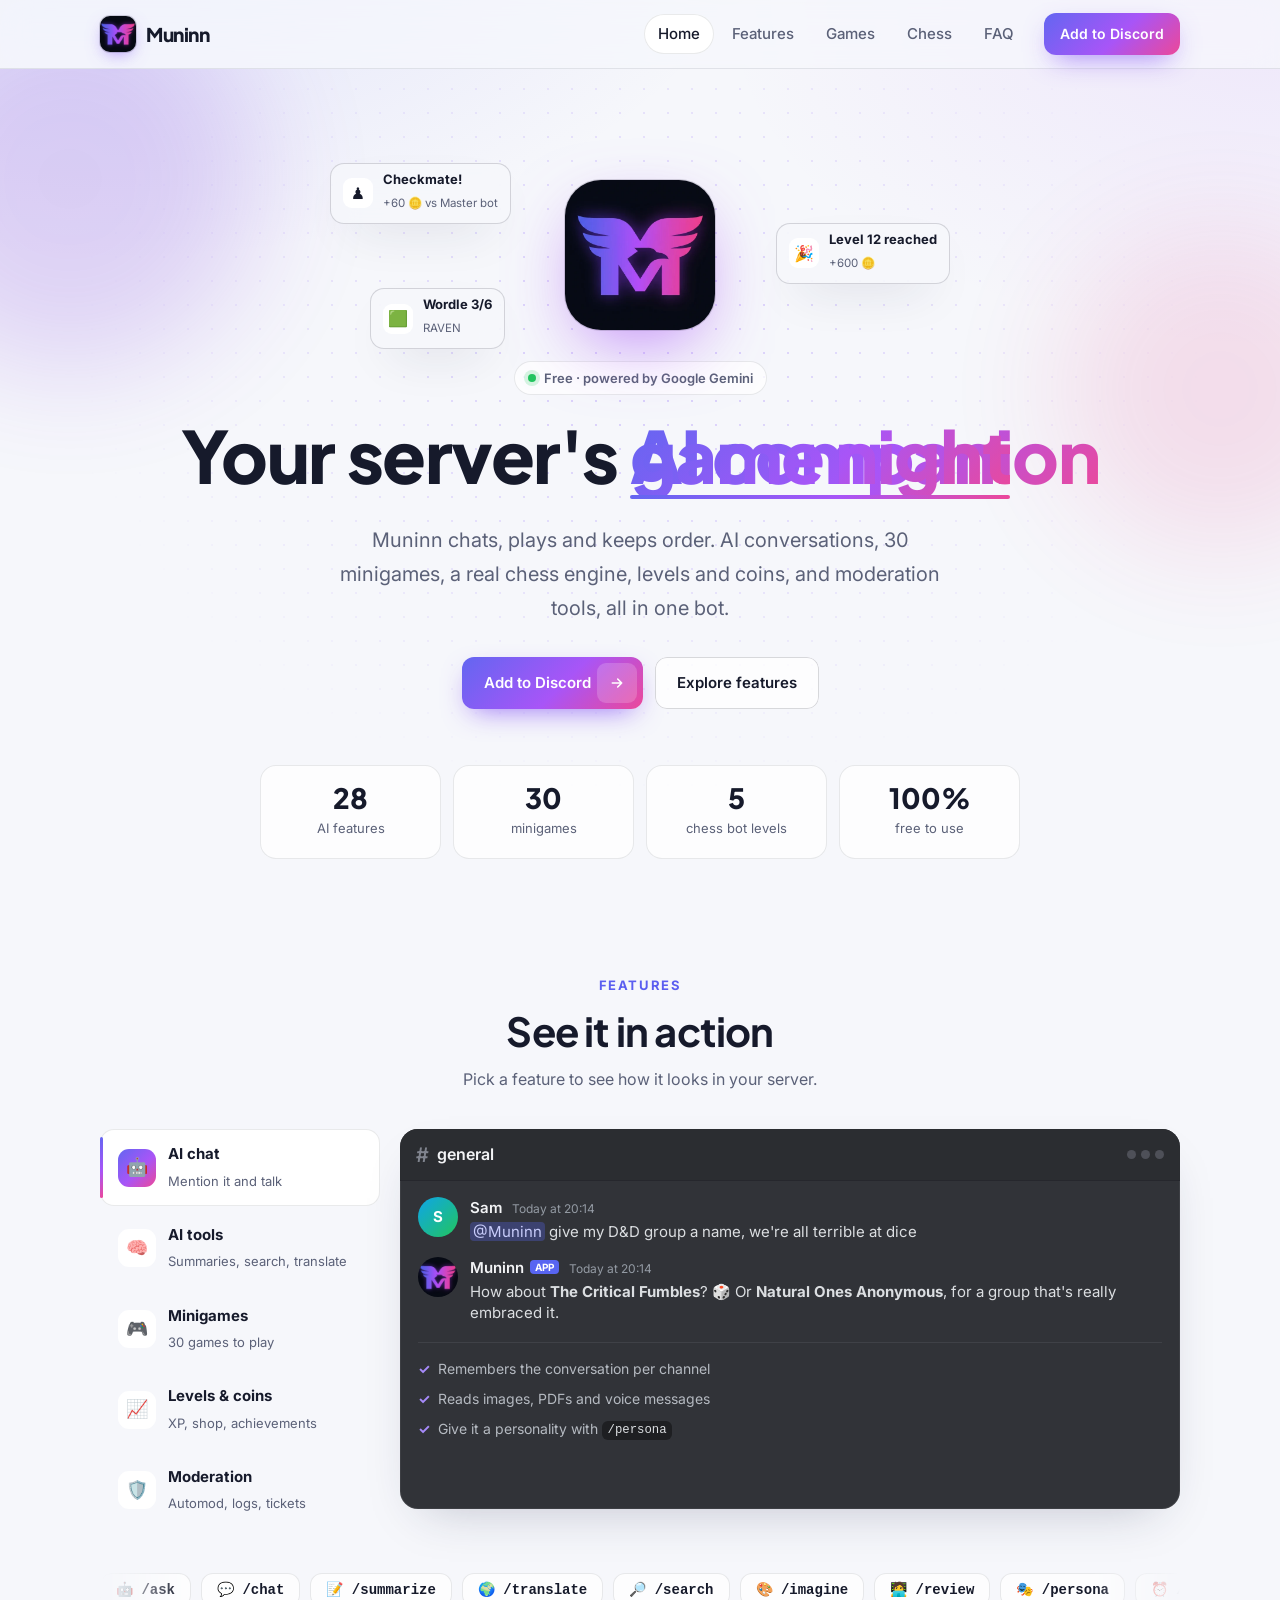
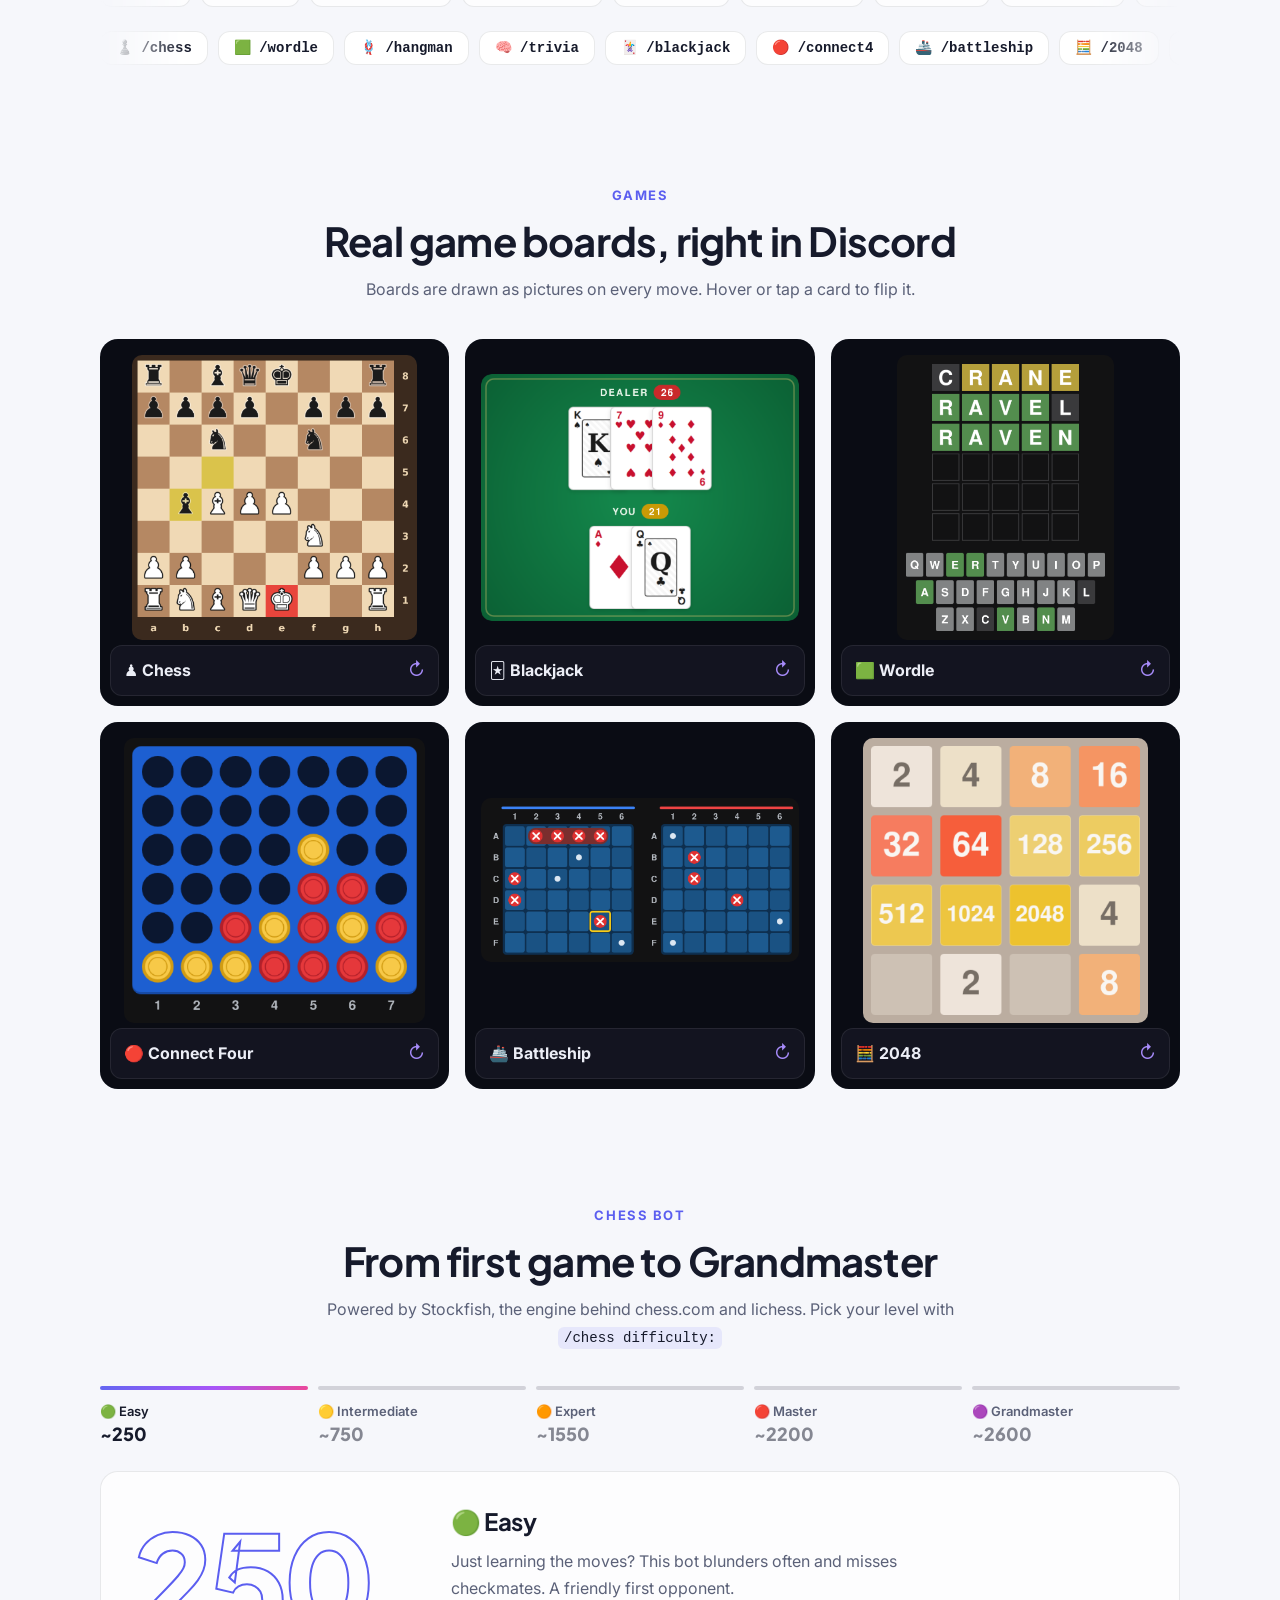
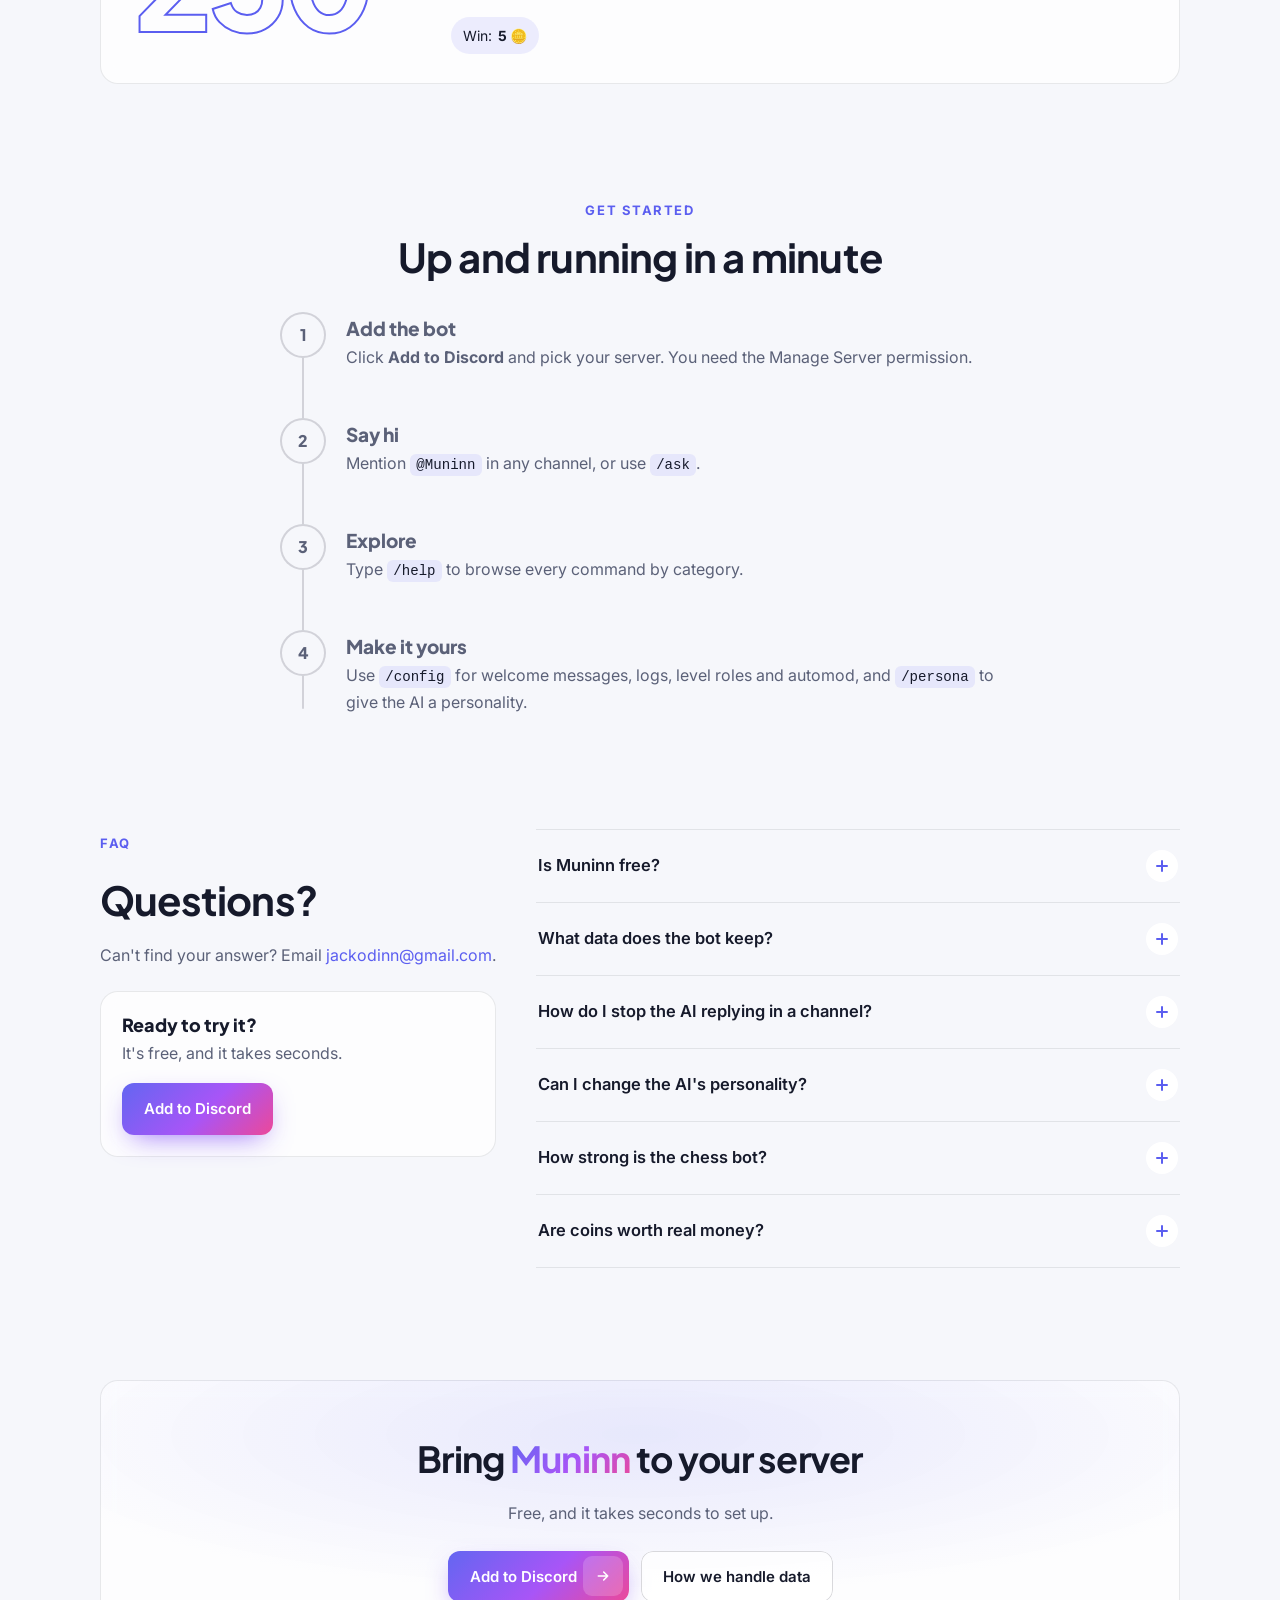
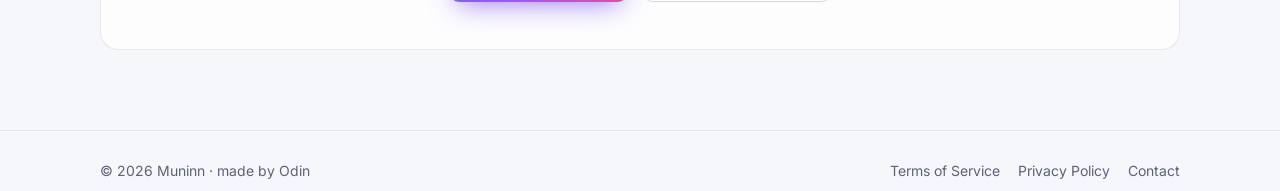
==== commit f5c4afdf: "Website v2: motion effects from the Topnet lookbook - Header shrinks on scroll with a gradient readi" ====
--- a/index.html
+++ b/index.html
@@ -4,7 +4,7 @@
   <meta charset="utf-8">
   <meta name="viewport" content="width=device-width, initial-scale=1">
   <title>Muninn · Discord bot</title>
-  <meta name="description" content="Muninn is a Discord bot with AI chat, 30 minigames, a Stockfish chess bot, levels, coins and moderation.">
+  <meta name="description" content="AI chat, 30 minigames, a Stockfish chess bot, levels and moderation for your Discord server. Free.">
   <link rel="icon" type="image/png" sizes="32x32" href="assets/brand/favicon-32.png">
   <link rel="icon" type="image/png" sizes="192x192" href="assets/brand/icon-192.png">
   <link rel="apple-touch-icon" href="assets/brand/apple-touch-icon.png">
@@ -34,117 +34,229 @@
         <a href="index.html" aria-current="page">Home</a>
         <a href="#features">Features</a>
         <a href="#games">Games</a>
-        <a href="terms.html">Terms</a>
-        <a href="privacy.html">Privacy</a>
+        <a href="#chess">Chess</a>
+        <a href="#faq">FAQ</a>
       </nav>
-      <a class="btn" data-invite href="#">Add to Discord</a>
+      <a class="btn shine" data-invite href="#">Add to Discord</a>
     </div>
+    <span class="nav-progress" aria-hidden="true"></span>
   </header>
 
   <main>
-    <section class="hero">
-      <div class="container">
-        <img class="hero-logo" src="assets/brand/logo-512.webp" alt="Muninn logo: a purple M with raven wings" width="150" height="150">
+    <!-- Hero: drifting dot grid, glow blobs, word-by-word headline, rotating word, parallax badges -->
+    <section class="hero" data-parallax>
+      <div class="hero-grid" aria-hidden="true"></div>
+      <div class="blob blob-a" aria-hidden="true"></div>
+      <div class="blob blob-b" aria-hidden="true"></div>
+      <div class="container hero-inner">
+        <div class="hero-visual">
+          <img class="hero-logo" data-depth="0.4" src="assets/brand/logo-512.webp" alt="Muninn logo: a purple M with raven wings" width="150" height="150">
+          <div class="float-badge fb-1" data-depth="1.3" aria-hidden="true"><span class="fb-ic">♟️</span><span><b>Checkmate!</b><small>+60 🪙 vs Master bot</small></span></div>
+          <div class="float-badge fb-2" data-depth="-1.1" aria-hidden="true"><span class="fb-ic">🎉</span><span><b>Level 12 reached</b><small>+600 🪙</small></span></div>
+          <div class="float-badge fb-3" data-depth="0.9" aria-hidden="true"><span class="fb-ic">🟩</span><span><b>Wordle 3/6</b><small>RAVEN</small></span></div>
+        </div>
         <span class="badge"><span class="dot"></span>Free · powered by Google Gemini</span>
-        <h1>Your server's <span class="gradient-text">AI companion</span></h1>
+        <h1><span data-split>Your server's</span> <span class="rot"><span class="on">AI companion</span><span>game night</span><span>chess coach</span><span>hype crew</span><span>bouncer</span></span></h1>
         <p class="lead"><span data-site="botName">Muninn</span> chats, plays and keeps order. AI conversations, 30 minigames, a real chess engine, levels and coins, and moderation tools, all in one bot.</p>
         <div class="hero-actions">
-          <a class="btn" data-invite href="#">➕ Add to Discord</a>
-          <a class="btn btn-ghost" href="#features">Explore features</a>
+          <a class="btn shine btn-arrow" data-invite href="#">Add to Discord<span class="circ" aria-hidden="true"><svg viewBox="0 0 24 24" fill="none" stroke="currentColor" stroke-width="2.4" stroke-linecap="round" stroke-linejoin="round"><path d="M5 12h14M13 6l6 6-6 6"/></svg></span></a>
+          <a class="btn btn-ghost btn-fill" href="#features">Explore features</a>
         </div>
         <div class="stats">
-          <div class="stat"><strong>28</strong><span>AI features</span></div>
-          <div class="stat"><strong>30</strong><span>minigames</span></div>
-          <div class="stat"><strong>5</strong><span>chess bot levels</span></div>
-          <div class="stat"><strong>100%</strong><span>free to use</span></div>
-        </div>
-      </div>
-    </section>
-
+          <div class="stat reveal"><strong><span data-count="28">28</span></strong><span>AI features</span></div>
+          <div class="stat reveal" style="--d:80ms"><strong><span data-count="30">30</span></strong><span>minigames</span></div>
+          <div class="stat reveal" style="--d:160ms"><strong><span data-count="5">5</span></strong><span>chess bot levels</span></div>
+          <div class="stat reveal" style="--d:240ms"><strong><span data-count="100">100</span>%</strong><span>free to use</span></div>
+        </div>
+      </div>
+    </section>
+
+    <!-- Features: tabs with a sliding indicator and a mock Discord chat -->
     <section id="features">
       <div class="container">
         <div class="section-head reveal">
           <span class="eyebrow">Features</span>
-          <h2>Everything your community needs</h2>
-          <p>Type <code>/help</code> in Discord to browse every command by category.</p>
-        </div>
-        <div class="features">
-          <article class="card feature reveal">
-            <div class="icon">🤖</div>
-            <h3>AI chat</h3>
-            <p>Mention or DM it to chat. It remembers the conversation and reads images, PDFs and voice messages. Give it a persona with <code>/persona</code>.</p>
-          </article>
-          <article class="card feature reveal">
-            <div class="icon">🧠</div>
-            <h3>AI tools</h3>
-            <p><code>/summarize</code> long chats, <code>/translate</code>, <code>/search</code> the web with sources, <code>/review</code> code and transcribe voice messages.</p>
-          </article>
-          <article class="card feature reveal">
-            <div class="icon">🎮</div>
-            <h3>Minigames</h3>
-            <p>Wordle, hangman, trivia, murder mysteries, AI RPGs, impostor, debates, Connect Four, 2048, blackjack and more.</p>
-          </article>
-          <article class="card feature reveal">
-            <div class="icon">♟️</div>
-            <h3>Chess</h3>
-            <p>Challenge friends in rated games, or the Stockfish bot from Easy (~250) to Grandmaster (~2600). Move history and PGN export included.</p>
-          </article>
-          <article class="card feature reveal">
-            <div class="icon">📈</div>
-            <h3>Levels &amp; economy</h3>
-            <p>XP and level roles, daily coins, a shop, achievements, giveaways and a <code>/profile</code> card with all your stats.</p>
-          </article>
-          <article class="card feature reveal">
-            <div class="icon">🛡️</div>
-            <h3>Moderation</h3>
-            <p>Automod, optional AI moderation, logs, warnings, timeouts, verification, tickets and reaction roles.</p>
-          </article>
-        </div>
-      </div>
-    </section>
-
+          <h2>See it in action</h2>
+          <p>Pick a feature to see how it looks in your server.</p>
+        </div>
+        <div class="tabs reveal">
+          <div class="tab-list" role="tablist" aria-label="Features">
+            <span class="tab-ind" aria-hidden="true"></span>
+            <button role="tab" aria-selected="true" aria-controls="tp-chat" id="t-chat"><span class="t-ic">🤖</span><span><b>AI chat</b><small>Mention it and talk</small></span></button>
+            <button role="tab" aria-selected="false" aria-controls="tp-tools" id="t-tools"><span class="t-ic">🧠</span><span><b>AI tools</b><small>Summaries, search, translate</small></span></button>
+            <button role="tab" aria-selected="false" aria-controls="tp-games" id="t-games"><span class="t-ic">🎮</span><span><b>Minigames</b><small>30 games to play</small></span></button>
+            <button role="tab" aria-selected="false" aria-controls="tp-levels" id="t-levels"><span class="t-ic">📈</span><span><b>Levels &amp; coins</b><small>XP, shop, achievements</small></span></button>
+            <button role="tab" aria-selected="false" aria-controls="tp-mod" id="t-mod"><span class="t-ic">🛡️</span><span><b>Moderation</b><small>Automod, logs, tickets</small></span></button>
+          </div>
+          <div class="tab-view card">
+            <div class="dc-bar" aria-hidden="true"><span class="dc-hash">#</span>general<span class="dc-dots"><i></i><i></i><i></i></span></div>
+
+            <div class="tab-panel" role="tabpanel" id="tp-chat" aria-labelledby="t-chat">
+              <div class="msg"><span class="av av-user">S</span><div><p class="who">Sam <time>Today at 20:14</time></p><p><span class="mention">@Muninn</span> give my D&amp;D group a name, we're all terrible at dice</p></div></div>
+              <div class="msg"><img class="av" src="assets/brand/icon-192.png" alt="" width="36" height="36"><div><p class="who">Muninn <span class="app">APP</span> <time>Today at 20:14</time></p><p>How about <b>The Critical Fumbles</b>? 🎲 Or <b>Natural Ones Anonymous</b>, for a group that's really embraced it.</p></div></div>
+              <ul class="panel-points"><li>Remembers the conversation per channel</li><li>Reads images, PDFs and voice messages</li><li>Give it a personality with <code>/persona</code></li></ul>
+            </div>
+
+            <div class="tab-panel" role="tabpanel" id="tp-tools" aria-labelledby="t-tools" hidden>
+              <div class="msg"><span class="av av-user">A</span><div><p class="who">Aisha <time>Today at 09:02</time></p><p class="cmd">/summarize messages: 80</p></div></div>
+              <div class="msg"><img class="av" src="assets/brand/icon-192.png" alt="" width="36" height="36"><div><p class="who">Muninn <span class="app">APP</span> <time>Today at 09:02</time></p>
+                <div class="embed"><b>📝 Summary of the last 80 messages</b><ul><li>Movie night moved to <b>Friday 9pm</b></li><li>Sam is bringing snacks, Jay is picking the film</li><li>Still undecided: horror or comedy</li></ul></div></div></div>
+              <ul class="panel-points"><li><code>/search</code> answers with live Google results and sources</li><li><code>/translate</code> and right-click → Translate to English</li><li>Transcribe voice messages, review code</li></ul>
+            </div>
+
+            <div class="tab-panel" role="tabpanel" id="tp-games" aria-labelledby="t-games" hidden>
+              <div class="msg"><span class="av av-user">J</span><div><p class="who">Jay <time>Today at 22:40</time></p><p class="cmd">/trivia topic: space</p></div></div>
+              <div class="msg"><img class="av" src="assets/brand/icon-192.png" alt="" width="36" height="36"><div><p class="who">Muninn <span class="app">APP</span> <time>Today at 22:40</time></p>
+                <div class="embed"><b>🧠 Trivia · Question 1 of 5</b><p>Which planet has the most known moons?</p></div>
+                <div class="dc-buttons"><span>Earth</span><span>Mars</span><span class="ok">Saturn</span><span>Venus</span></div></div></div>
+              <ul class="panel-points"><li>Wordle, hangman, Connect Four, battleship, 2048, blackjack</li><li>AI games: murder mysteries, RPGs, 20 Questions, debates</li><li>Win coins and climb the leaderboards</li></ul>
+            </div>
+
+            <div class="tab-panel" role="tabpanel" id="tp-levels" aria-labelledby="t-levels" hidden>
+              <div class="msg"><img class="av" src="assets/brand/icon-192.png" alt="" width="36" height="36"><div><p class="who">Muninn <span class="app">APP</span> <time>Today at 18:30</time></p><p>🎉 <span class="mention">@Sam</span> reached <b>level 12</b>! (+600 🪙)</p></div></div>
+              <div class="msg"><span class="av av-user">S</span><div><p class="who">Sam <time>Today at 18:31</time></p><p class="cmd">/profile</p></div></div>
+              <div class="msg"><img class="av" src="assets/brand/icon-192.png" alt="" width="36" height="36"><div><p class="who">Muninn <span class="app">APP</span> <time>Today at 18:31</time></p>
+                <div class="embed profile"><b>Sam's profile</b><p class="lvl">Level 12 · Rank #3</p><span class="xp"><i></i></span><div class="pgrid"><span><small>🪙 Coins</small>4,820</span><span><small>🔥 Streak</small>9 days</span><span><small>♟️ Chess</small>1,284</span></div></div></div></div>
+            </div>
+
+            <div class="tab-panel" role="tabpanel" id="tp-mod" aria-labelledby="t-mod" hidden>
+              <div class="msg"><img class="av" src="assets/brand/icon-192.png" alt="" width="36" height="36"><div><p class="who">Muninn <span class="app">APP</span> <time>Today at 03:12</time></p>
+                <div class="embed warn"><b>🛡️ Automod: message removed</b><p>User <span class="mention">@spam_bot_99</span> · reason: <b>invite link</b></p><p class="muted">Timed out for 10 minutes · #general</p></div></div></div>
+              <div class="msg"><img class="av" src="assets/brand/icon-192.png" alt="" width="36" height="36"><div><p class="who">Muninn <span class="app">APP</span> <time>Today at 03:15</time></p>
+                <div class="embed info"><b>🎫 Ticket #42 opened</b><p>by <span class="mention">@Aisha</span>: “Can't claim my giveaway prize”</p></div></div></div>
+              <ul class="panel-points"><li>Spam, links and blocked words; optional AI moderation</li><li>Logs, warnings, timeouts, verification</li><li>Tickets, reaction roles and giveaways</li></ul>
+            </div>
+          </div>
+        </div>
+
+        <!-- Command ribbons: two rows drifting in opposite directions, pause on hover -->
+        <div class="marquee reveal" aria-label="Some of the commands">
+          <div class="mq-track">
+            <span class="chip">🤖 /ask</span><span class="chip">💬 /chat</span><span class="chip">📝 /summarize</span><span class="chip">🌍 /translate</span><span class="chip">🔎 /search</span><span class="chip">🎨 /imagine</span><span class="chip">🧑‍💻 /review</span><span class="chip">🎭 /persona</span><span class="chip">⏰ /remind</span><span class="chip">🌦️ /weather</span><span class="chip">📖 /define</span><span class="chip">🎂 /birthday</span>
+          </div>
+        </div>
+        <div class="marquee rev reveal" aria-hidden="true">
+          <div class="mq-track">
+            <span class="chip alt">♟️ /chess</span><span class="chip alt">🟩 /wordle</span><span class="chip alt">🪢 /hangman</span><span class="chip alt">🧠 /trivia</span><span class="chip alt">🃏 /blackjack</span><span class="chip alt">🔴 /connect4</span><span class="chip alt">🚢 /battleship</span><span class="chip alt">🧮 /2048</span><span class="chip alt">🐍 /snake</span><span class="chip alt">🕵️ /mystery</span><span class="chip alt">🗡️ /rpg</span><span class="chip alt">👤 /profile</span><span class="chip alt">🏆 /leaderboard</span><span class="chip alt">🪙 /daily</span>
+          </div>
+        </div>
+      </div>
+    </section>
+
+    <!-- Games: flip cards -->
     <section id="games">
       <div class="container">
         <div class="section-head reveal">
           <span class="eyebrow">Games</span>
           <h2>Real game boards, right in Discord</h2>
-          <p>Boards are drawn as pictures on every move, so games look like the real thing.</p>
-        </div>
-        <div class="showcase">
-          <figure class="card shot wide reveal">
-            <img src="assets/chess.png" alt="A chess board in the middle of a game, with the last move highlighted" width="480" height="480" loading="lazy">
-            <figcaption><strong>♟️ Chess</strong><span>vs friends or Stockfish</span></figcaption>
-          </figure>
-          <figure class="card shot wide reveal">
-            <img src="assets/blackjack.png" alt="A blackjack table with the dealer's and player's cards" width="480" height="374" loading="lazy">
-            <figcaption><strong>🃏 Blackjack</strong><span>bet your coins</span></figcaption>
-          </figure>
-          <figure class="card shot reveal">
-            <img src="assets/wordle.png" alt="A Wordle board solved on the third guess" width="420" height="551" loading="lazy">
-            <figcaption><strong>🟩 Wordle</strong><span>daily &amp; practice</span></figcaption>
-          </figure>
-          <figure class="card shot reveal">
-            <img src="assets/connect4.png" alt="A Connect Four board with red and yellow discs" width="420" height="397" loading="lazy">
-            <figcaption><strong>🔴 Connect Four</strong><span>vs friends or the bot</span></figcaption>
-          </figure>
-          <figure class="card shot reveal">
-            <img src="assets/2048.png" alt="A 2048 board with tiles up to 2048" width="420" height="420" loading="lazy">
-            <figcaption><strong>🧮 2048</strong><span>chase the high score</span></figcaption>
-          </figure>
-        </div>
-      </div>
-    </section>
-
+          <p>Boards are drawn as pictures on every move. Hover or tap a card to flip it.</p>
+        </div>
+        <div class="flips">
+          <button class="flip reveal" type="button" aria-label="Chess: show details">
+            <span class="flip-in">
+              <span class="face front"><img src="assets/chess.png" alt="A chess board mid-game" width="480" height="480" loading="lazy"><span class="flip-label"><b>♟️ Chess</b><span class="turn" aria-hidden="true">↻</span></span></span>
+              <span class="face back"><b>♟️ Chess</b><span class="cmdline">/chess [opponent] [difficulty]</span><span class="li">Play friends in rated games, or the Stockfish bot</span><span class="li">Move history and PGN export</span><span class="li">Win up to <b>120 🪙</b> vs the bot</span></span>
+            </span>
+          </button>
+          <button class="flip reveal" type="button" aria-label="Blackjack: show details" style="--d:80ms">
+            <span class="flip-in">
+              <span class="face front"><img src="assets/blackjack.png" alt="A blackjack table" width="480" height="374" loading="lazy"><span class="flip-label"><b>🃏 Blackjack</b><span class="turn" aria-hidden="true">↻</span></span></span>
+              <span class="face back"><b>🃏 Blackjack</b><span class="cmdline">/blackjack bet</span><span class="li">Hit, stand or double down</span><span class="li">Natural blackjack pays 2.5×</span><span class="li">Plus coinflip, dice and slots</span></span>
+            </span>
+          </button>
+          <button class="flip reveal" type="button" aria-label="Wordle: show details" style="--d:160ms">
+            <span class="flip-in">
+              <span class="face front"><img src="assets/wordle.png" alt="A solved Wordle board" width="420" height="551" loading="lazy"><span class="flip-label"><b>🟩 Wordle</b><span class="turn" aria-hidden="true">↻</span></span></span>
+              <span class="face back"><b>🟩 Wordle</b><span class="cmdline">/wordle [daily]</span><span class="li">Six guesses, real game colors and keyboard</span><span class="li">A daily word for everyone</span><span class="li">Solve fast for more coins</span></span>
+            </span>
+          </button>
+          <button class="flip reveal" type="button" aria-label="Connect Four: show details">
+            <span class="flip-in">
+              <span class="face front"><img src="assets/connect4.png" alt="A Connect Four board" width="420" height="397" loading="lazy"><span class="flip-label"><b>🔴 Connect Four</b><span class="turn" aria-hidden="true">↻</span></span></span>
+              <span class="face back"><b>🔴 Connect Four</b><span class="cmdline">/connect4 [opponent]</span><span class="li">Drop discs with buttons</span><span class="li">The winning four light up</span><span class="li">Play a friend or the bot</span></span>
+            </span>
+          </button>
+          <button class="flip reveal" type="button" aria-label="Battleship: show details" style="--d:80ms">
+            <span class="flip-in">
+              <span class="face front"><img src="assets/battleship.png" alt="Two battleship grids with hits and misses" width="560" height="289" loading="lazy"><span class="flip-label"><b>🚢 Battleship</b><span class="turn" aria-hidden="true">↻</span></span></span>
+              <span class="face back"><b>🚢 Battleship</b><span class="cmdline">/battleship [opponent]</span><span class="li">Fire at squares like B4</span><span class="li">Hits give you another shot</span><span class="li">Check your own fleet privately</span></span>
+            </span>
+          </button>
+          <button class="flip reveal" type="button" aria-label="2048: show details" style="--d:160ms">
+            <span class="flip-in">
+              <span class="face front"><img src="assets/2048.png" alt="A 2048 board" width="420" height="420" loading="lazy"><span class="flip-label"><b>🧮 2048</b><span class="turn" aria-hidden="true">↻</span></span></span>
+              <span class="face back"><b>🧮 2048</b><span class="cmdline">/2048</span><span class="li">Slide with the arrow buttons</span><span class="li">Tiles in the original colors</span><span class="li">Chase the server high score</span></span>
+            </span>
+          </button>
+        </div>
+      </div>
+    </section>
+
+    <!-- Chess: auto-advancing difficulty stepper with a big outline number -->
+    <section id="chess">
+      <div class="container">
+        <div class="section-head reveal">
+          <span class="eyebrow">Chess bot</span>
+          <h2>From first game to Grandmaster</h2>
+          <p>Powered by Stockfish, the engine behind chess.com and lichess. Pick your level with <code>/chess difficulty:</code></p>
+        </div>
+        <div class="ladder reveal">
+          <div class="ladder-steps" role="tablist" aria-label="Chess bot levels">
+            <button role="tab" aria-selected="true" data-step="0"><span class="bar"><i></i></span><small>🟢 Easy</small><b>~250</b></button>
+            <button role="tab" aria-selected="false" data-step="1"><span class="bar"><i></i></span><small>🟡 Intermediate</small><b>~750</b></button>
+            <button role="tab" aria-selected="false" data-step="2"><span class="bar"><i></i></span><small>🟠 Expert</small><b>~1550</b></button>
+            <button role="tab" aria-selected="false" data-step="3"><span class="bar"><i></i></span><small>🔴 Master</small><b>~2200</b></button>
+            <button role="tab" aria-selected="false" data-step="4"><span class="bar"><i></i></span><small>🟣 Grandmaster</small><b>~2600</b></button>
+          </div>
+          <div class="ladder-panel card" role="tabpanel" aria-live="polite">
+            <span class="ladder-num">250</span>
+            <div class="ladder-body">
+              <h3>🟢 Easy</h3>
+              <p>Just learning the moves? This bot blunders often and misses checkmates. A friendly first opponent.</p>
+              <span class="reward">Win: <b>5 🪙</b></span>
+            </div>
+          </div>
+        </div>
+      </div>
+    </section>
+
+    <!-- Get started: timeline that fills while you scroll -->
     <section>
-      <div class="container">
+      <div class="container narrow">
         <div class="section-head reveal">
           <span class="eyebrow">Get started</span>
           <h2>Up and running in a minute</h2>
         </div>
-        <div class="steps">
-          <div class="card step reveal"><h3>Add the bot</h3><p>Click <strong>Add to Discord</strong> and pick your server. You need the Manage Server permission.</p></div>
-          <div class="card step reveal"><h3>Say hi</h3><p>Mention <code>@<span data-site="botName">Muninn</span></code> in any channel, or use <code>/ask</code>.</p></div>
-          <div class="card step reveal"><h3>Explore</h3><p>Type <code>/help</code> for every command, and <code>/config</code> to set up welcome messages, logs and more.</p></div>
+        <div class="timeline">
+          <span class="tl-track" aria-hidden="true"></span><span class="tl-fill" aria-hidden="true"></span>
+          <div class="tl-step"><span class="tl-dot">1</span><b>Add the bot</b><p>Click <strong>Add to Discord</strong> and pick your server. You need the Manage Server permission.</p></div>
+          <div class="tl-step"><span class="tl-dot">2</span><b>Say hi</b><p>Mention <code>@<span data-site="botName">Muninn</span></code> in any channel, or use <code>/ask</code>.</p></div>
+          <div class="tl-step"><span class="tl-dot">3</span><b>Explore</b><p>Type <code>/help</code> to browse every command by category.</p></div>
+          <div class="tl-step"><span class="tl-dot">4</span><b>Make it yours</b><p>Use <code>/config</code> for welcome messages, logs, level roles and automod, and <code>/persona</code> to give the AI a personality.</p></div>
+        </div>
+      </div>
+    </section>
+
+    <!-- FAQ: accordion with a rotating plus -->
+    <section id="faq">
+      <div class="container faq">
+        <div class="faq-side reveal">
+          <span class="eyebrow">FAQ</span>
+          <h2>Questions?</h2>
+          <p>Can't find your answer? Email <a data-mailto href="#">us</a>.</p>
+          <div class="card faq-cta">
+            <b>Ready to try it?</b>
+            <p>It's free, and it takes seconds.</p>
+            <a class="btn shine" data-invite href="#">Add to Discord</a>
+          </div>
+        </div>
+        <div class="faq-list reveal">
+          <div class="qa"><button type="button" aria-expanded="false">Is Muninn free?<span class="pm" aria-hidden="true"></span></button><div class="a"><div><p>Yes. Every feature is free to use. A few picture features (<code>/imagine</code>, story illustrations and <code>/guessprompt</code>) need a paid AI plan on the bot's side, so they may be switched off.</p></div></div></div>
+          <div class="qa"><button type="button" aria-expanded="false">What data does the bot keep?<span class="pm" aria-hidden="true"></span></button><div class="a"><div><p>Only what features need: recent AI chat messages (clear them with <code>/reset</code>), levels, coins, game stats and server settings. We never sell data. The <a href="privacy.html">Privacy Policy</a> has the full list and how to delete it.</p></div></div></div>
+          <div class="qa"><button type="button" aria-expanded="false">How do I stop the AI replying in a channel?<span class="pm" aria-hidden="true"></span></button><div class="a"><div><p>Use <code>/disablechat channel:</code> on that channel. Run it again to turn AI chat back on. <code>/disablenotif</code> does the same for level-up messages.</p></div></div></div>
+          <div class="qa"><button type="button" aria-expanded="false">Can I change the AI's personality?<span class="pm" aria-hidden="true"></span></button><div class="a"><div><p>Yes. <code>/persona set</code> turns it into anything from "a grumpy pirate" to "a patient math teacher" for your server. <code>/persona clear</code> goes back to normal.</p></div></div></div>
+          <div class="qa"><button type="button" aria-expanded="false">How strong is the chess bot?<span class="pm" aria-hidden="true"></span></button><div class="a"><div><p>It runs Stockfish at five levels, from Easy (about 250 Elo) to Grandmaster (about 2600). The ratings are approximate. Games between members can be rated, and ratings show on <code>/profile</code> and <code>/leaderboard</code>.</p></div></div></div>
+          <div class="qa"><button type="button" aria-expanded="false">Are coins worth real money?<span class="pm" aria-hidden="true"></span></button><div class="a"><div><p>No. Coins, items and levels are just for fun and can't be bought or cashed out. The casino games only use these virtual coins.</p></div></div></div>
         </div>
       </div>
     </section>
@@ -155,8 +267,8 @@
           <h2>Bring <span class="gradient-text" data-site="botName">Muninn</span> to your server</h2>
           <p>Free, and it takes seconds to set up.</p>
           <div class="hero-actions">
-            <a class="btn" data-invite href="#">➕ Add to Discord</a>
-            <a class="btn btn-ghost" href="privacy.html">How we handle data</a>
+            <a class="btn shine btn-arrow" data-invite href="#">Add to Discord<span class="circ" aria-hidden="true"><svg viewBox="0 0 24 24" fill="none" stroke="currentColor" stroke-width="2.4" stroke-linecap="round" stroke-linejoin="round"><path d="M5 12h14M13 6l6 6-6 6"/></svg></span></a>
+            <a class="btn btn-ghost btn-fill" href="privacy.html">How we handle data</a>
           </div>
         </div>
       </div>
--- a/style.css
+++ b/style.css
@@ -125,7 +125,7 @@
 .stats { display: grid; grid-template-columns: repeat(4, 1fr); gap: 12px; max-width: 760px; margin: 56px auto 0; }
 .stat { padding: 18px 12px; border-radius: 16px; background: var(--surface); box-shadow: inset 0 0 0 1px var(--border); }
 .stat strong { display: block; font: 800 28px/1.1 "Plus Jakarta Sans", sans-serif; }
-.stat span { color: var(--muted); font-size: 13px; }
+.stat > span { color: var(--muted); font-size: 13px; }
 
 /* Sections */
 section { padding: 56px 0; }
@@ -239,3 +239,284 @@
   .prose { padding: 24px 20px; }
   section { padding: 40px 0; }
 }
+
+/* =====================================================================
+   v2 effects (ideas adapted from the Topnet Motion Lookbook)
+   ===================================================================== */
+.container.narrow { max-width: 760px; }
+.reveal { transition-delay: var(--d, 0ms); }
+
+/* Header: shrinks after scrolling, with a reading-progress line */
+.nav .container { transition: height 0.35s ease; }
+.nav.stuck .container { height: 56px; }
+.nav .brand-mark { transition: width 0.35s, height 0.35s; }
+.nav.stuck .brand-mark { width: 30px; height: 30px; }
+.nav.stuck { box-shadow: 0 10px 30px -18px rgba(0, 0, 0, 0.8); }
+.nav-progress { position: absolute; left: 0; bottom: -1px; height: 2px; width: 0; background: var(--gradient); }
+
+/* Buttons: shine sweep, arrow circle, fill on hover */
+.btn { position: relative; overflow: hidden; }
+.btn.shine::after {
+  content: ""; position: absolute; inset: 0; transform: translateX(-130%);
+  background: linear-gradient(110deg, transparent 30%, rgba(255, 255, 255, 0.45) 50%, transparent 70%);
+}
+.btn.shine:hover::after { transition: transform 0.8s ease; transform: translateX(130%); }
+.loaded .hero .btn.shine::after { animation: shine 1.2s 1.1s ease; }
+@keyframes shine { from { transform: translateX(-130%); } to { transform: translateX(130%); } }
+.btn-arrow { padding-right: 52px; }
+.btn-arrow .circ {
+  position: absolute; right: 6px; top: 6px; bottom: 6px; aspect-ratio: 1; border-radius: 9px;
+  background: rgba(255, 255, 255, 0.18); display: grid; place-items: center; transition: background 0.3s, color 0.3s;
+}
+.btn-arrow .circ svg { width: 16px; height: 16px; transition: transform 0.35s; }
+.btn-arrow:hover .circ { background: #fff; color: #7c3aed; }
+.btn-arrow:hover .circ svg { transform: rotate(-45deg); }
+.btn-fill { background: linear-gradient(var(--accent), var(--accent)) 0 0 / 0 100% no-repeat, var(--surface); transition: background-size 0.45s cubic-bezier(.2, .8, .2, 1), color 0.3s, box-shadow 0.3s, transform 0.2s; }
+.btn-fill:hover { background-size: 100% 100%; color: #fff; }
+
+/* Hero: drifting dot grid, glowing blobs, parallax badges */
+.hero { position: relative; overflow: hidden; isolation: isolate; }
+.hero-grid {
+  position: absolute; inset: -40px; z-index: -1;
+  background-image: radial-gradient(rgba(167, 139, 250, 0.35) 1.2px, transparent 1.4px); background-size: 24px 24px;
+  animation: drift 18s linear infinite;
+  -webkit-mask-image: radial-gradient(ellipse 60% 70% at 50% 35%, #000 10%, transparent 70%);
+  mask-image: radial-gradient(ellipse 60% 70% at 50% 35%, #000 10%, transparent 70%);
+}
+@keyframes drift { to { transform: translate(24px, 24px); } }
+.blob { position: absolute; z-index: -1; border-radius: 50%; filter: blur(60px); opacity: 0.55; pointer-events: none; }
+.blob-a { width: 380px; height: 380px; background: #6d28d9; left: -120px; top: -80px; animation: blob 12s ease-in-out infinite alternate; }
+.blob-b { width: 320px; height: 320px; background: #db2777; right: -100px; top: 160px; opacity: 0.35; animation: blob 15s ease-in-out infinite alternate-reverse; }
+@keyframes blob { to { transform: translate(60px, 40px) scale(1.15); } }
+@media (prefers-color-scheme: light) { .blob { opacity: 0.18; } .blob-b { opacity: 0.12; } }
+.hero-visual { position: relative; width: min(620px, 100%); height: 196px; margin: 0 auto 8px; display: grid; place-items: center; }
+.hero-visual .hero-logo { margin: 0; }
+.hero-visual [data-depth] { transition: translate 0.35s ease-out; }
+.float-badge {
+  position: absolute; display: flex; align-items: center; gap: 10px; padding: 9px 13px; border-radius: 14px; text-align: left;
+  background: var(--nav-bg); backdrop-filter: blur(12px); -webkit-backdrop-filter: blur(12px);
+  box-shadow: inset 0 0 0 1px var(--border-strong), var(--shadow); white-space: nowrap; animation: bob 4.5s ease-in-out infinite;
+}
+.float-badge b { display: block; font-size: 13px; line-height: 1.2; }
+.float-badge small { color: var(--muted); font-size: 11.5px; }
+.fb-ic { width: 30px; height: 30px; border-radius: 9px; display: grid; place-items: center; background: var(--surface-strong); font-size: 16px; }
+.fb-1 { left: 0; top: 6px; }
+.fb-2 { right: 0; top: 66px; animation-delay: -1.5s; }
+.fb-3 { left: 40px; bottom: 4px; animation-delay: -3s; }
+@keyframes bob { 50% { transform: translateY(-9px); } }
+.loaded .float-badge { animation: pop-in 0.7s cubic-bezier(.2, .9, .25, 1.12) both, bob 4.5s 1s ease-in-out infinite; }
+.loaded .fb-1 { animation-delay: 0.6s, 1.3s; }
+.loaded .fb-2 { animation-delay: 0.8s, 1.5s; }
+.loaded .fb-3 { animation-delay: 1s, 1.7s; }
+@keyframes pop-in { from { opacity: 0; transform: translateY(16px) scale(0.92); } }
+.loaded .hero-logo { animation: logo-in 1s 0.1s cubic-bezier(.2, .9, .25, 1.12) both; }
+@keyframes logo-in { from { opacity: 0; transform: translateY(30px) rotate(-6deg) scale(0.9); } }
+
+/* Headline: words rise in; the last part rotates through phrases with a drawn underline */
+.w { display: inline-block; overflow: hidden; vertical-align: top; padding-bottom: 0.08em; margin-bottom: -0.08em; }
+.w > span { display: inline-block; }
+.loaded .w > span { animation: rise 0.8s cubic-bezier(.2, .8, .2, 1) both; animation-delay: calc(var(--i) * 70ms + 150ms); }
+@keyframes rise { from { transform: translateY(110%); } }
+.rot { display: inline-grid; vertical-align: bottom; overflow: hidden; padding-bottom: 0.12em; }
+.rot > span {
+  grid-area: 1 / 1; justify-self: start; white-space: nowrap; transform: translateY(105%); opacity: 0;
+  background: var(--gradient); -webkit-background-clip: text; background-clip: text; color: transparent;
+  transition: transform 0.55s cubic-bezier(.2, .8, .2, 1), opacity 0.4s;
+}
+.rot > span::after {
+  content: ""; display: block; height: 4px; border-radius: 4px; margin-top: 2px; background: var(--gradient);
+  transform: scaleX(0); transform-origin: left; transition: transform 0.7s 0.3s cubic-bezier(.2, .8, .2, 1);
+}
+.rot > span.on { transform: none; opacity: 1; }
+.rot > span.on::after { transform: scaleX(1); }
+.rot > span.out { transform: translateY(-105%); opacity: 0; }
+
+/* Features: tabs with sliding indicator + Discord mock */
+.tabs { display: grid; grid-template-columns: 280px minmax(0, 1fr); gap: 20px; align-items: start; }
+.tab-list { position: relative; display: flex; flex-direction: column; gap: 4px; }
+.tab-list button {
+  display: flex; align-items: center; gap: 12px; text-align: left; padding: 12px 14px 12px 18px; border-radius: 14px;
+  background: none; border: 0; color: var(--muted); font: inherit; cursor: pointer; transition: background 0.25s, color 0.25s;
+}
+.tab-list button b { display: block; color: var(--text); font-size: 15px; }
+.tab-list button small { font-size: 13px; }
+.tab-list button:hover { background: var(--surface); }
+.tab-list button[aria-selected="true"] { background: var(--surface-strong); box-shadow: inset 0 0 0 1px var(--border); }
+.t-ic { width: 38px; height: 38px; flex: none; border-radius: 11px; display: grid; place-items: center; font-size: 18px; background: var(--surface-strong); transition: background 0.3s; }
+.tab-list button[aria-selected="true"] .t-ic { background: var(--gradient); }
+.tab-ind { position: absolute; left: 0; width: 3px; border-radius: 3px; background: var(--gradient); transition: top 0.45s cubic-bezier(.2, .8, .2, 1), height 0.45s; }
+.tab-view { overflow: hidden; min-height: 380px; background: #313338; color: #dbdee1; box-shadow: inset 0 0 0 1px rgba(255, 255, 255, 0.06), var(--shadow); }
+.dc-bar { display: flex; align-items: center; gap: 8px; padding: 12px 16px; font-weight: 600; color: #f2f3f5; border-bottom: 1px solid #26272d; background: #2b2d31; }
+.dc-hash { color: #80848e; font-size: 20px; line-height: 1; }
+.dc-dots { margin-left: auto; display: flex; gap: 5px; }
+.dc-dots i { width: 9px; height: 9px; border-radius: 50%; background: #4e5058; }
+.tab-panel { padding: 16px 18px 20px; display: grid; gap: 14px; }
+.tab-panel.swap > * { animation: panel-in 0.5s cubic-bezier(.2, .8, .2, 1) both; }
+.tab-panel.swap > *:nth-child(2) { animation-delay: 90ms; }
+.tab-panel.swap > *:nth-child(3) { animation-delay: 180ms; }
+@keyframes panel-in { from { opacity: 0; transform: translateY(12px); } }
+.msg { display: grid; grid-template-columns: 40px minmax(0, 1fr); gap: 12px; font-size: 15px; line-height: 1.45; }
+.msg p { margin: 0; }
+.av { width: 40px; height: 40px; border-radius: 50%; display: grid; place-items: center; font-weight: 700; color: #fff; background: #5865f2; }
+img.av { background: #0a0c14; }
+.av-user { background: linear-gradient(135deg, #0ea5e9, #22c55e); }
+.who { font-weight: 600; color: #f2f3f5; margin-bottom: 2px !important; }
+.who time { font-weight: 400; font-size: 12px; color: #949ba4; margin-left: 6px; }
+.app { font-size: 10px; font-weight: 700; background: #5865f2; color: #fff; padding: 1px 5px; border-radius: 4px; vertical-align: 2px; margin-left: 2px; }
+.mention { background: rgba(88, 101, 242, 0.3); color: #c9cdfb; border-radius: 4px; padding: 0 3px; }
+.cmd { color: #c9cdfb; font-family: "JetBrains Mono", ui-monospace, monospace; font-size: 14px; }
+.embed { margin-top: 6px; background: #2b2d31; border-left: 4px solid #a855f7; border-radius: 4px; padding: 10px 14px; font-size: 14px; max-width: 460px; }
+.embed b:first-child { display: block; color: #f2f3f5; margin-bottom: 4px; }
+.embed ul { margin: 4px 0 0; padding-left: 18px; }
+.embed.warn { border-left-color: #f23f43; }
+.embed.info { border-left-color: #23a55a; }
+.embed .muted { color: #949ba4; font-size: 13px; }
+.embed.profile .lvl { color: #dbdee1; font-weight: 600; margin: 2px 0 6px; }
+.xp { display: block; height: 6px; border-radius: 6px; background: #1e1f22; overflow: hidden; }
+.xp i { display: block; height: 100%; width: 0; background: var(--gradient); transition: width 1.2s 0.3s cubic-bezier(.2, .8, .2, 1); }
+.tab-panel:not([hidden]) .xp i { width: 64%; }
+.pgrid { display: grid; grid-template-columns: repeat(3, 1fr); gap: 8px; margin-top: 10px; }
+.pgrid span { display: grid; font-weight: 700; color: #f2f3f5; }
+.pgrid small { font-weight: 600; font-size: 12px; color: #b5bac1; }
+.dc-buttons { display: flex; flex-wrap: wrap; gap: 8px; margin-top: 8px; }
+.dc-buttons span { background: #4e5058; color: #fff; border-radius: 4px; padding: 6px 14px; font-size: 14px; font-weight: 500; }
+.dc-buttons span.ok { background: #248046; }
+.panel-points { list-style: none; margin: 4px 0 0; padding: 14px 0 0; border-top: 1px solid #3f4147; display: grid; gap: 6px; font-size: 14px; color: #b5bac1; }
+.panel-points li::before { content: "✓"; color: #a78bfa; font-weight: 700; margin-right: 8px; }
+.panel-points code { background: #1e1f22; color: #dbdee1; }
+
+/* Command ribbons */
+.marquee {
+  overflow: hidden; margin-top: 16px; padding-block: 4px;
+  -webkit-mask-image: linear-gradient(90deg, transparent, #000 8%, #000 92%, transparent);
+  mask-image: linear-gradient(90deg, transparent, #000 8%, #000 92%, transparent);
+}
+.tabs + .marquee { margin-top: 40px; }
+.mq-track { display: flex; gap: 10px; width: max-content; animation: mq 42s linear infinite; }
+.marquee.rev .mq-track { animation-direction: reverse; animation-duration: 48s; }
+.marquee:hover .mq-track { animation-play-state: paused; }
+@keyframes mq { to { transform: translateX(calc(-50% - 5px)); } }
+.chip {
+  display: inline-flex; align-items: center; gap: 8px; padding: 10px 16px; border-radius: 12px; white-space: nowrap;
+  font: 600 14px/1 "JetBrains Mono", ui-monospace, monospace; color: var(--text);
+  background: var(--surface); box-shadow: inset 0 0 0 1px var(--border); transition: box-shadow 0.3s, color 0.3s;
+}
+.chip.alt { background: var(--surface-strong); }
+.chip:hover { color: var(--accent); box-shadow: inset 0 0 0 1px var(--accent); }
+
+/* Game flip cards */
+.flips { display: grid; grid-template-columns: repeat(3, 1fr); gap: 16px; }
+.flip { perspective: 1100px; aspect-ratio: 1 / 1.05; padding: 0; border: 0; background: none; cursor: pointer; font: inherit; color: inherit; text-align: left; }
+.flip-in { display: block; position: relative; width: 100%; height: 100%; transform-style: preserve-3d; transition: transform 0.85s cubic-bezier(.3, .75, .2, 1); }
+.face { position: absolute; inset: 0; border-radius: var(--radius); overflow: hidden; -webkit-backface-visibility: hidden; backface-visibility: hidden; }
+.front { background: #0a0c14; box-shadow: inset 0 0 0 1px var(--border); display: flex; align-items: center; justify-content: center; padding: 16px 16px 66px; }
+.front img { min-width: 0; min-height: 0; max-width: 100%; max-height: 100%; width: auto; height: auto; object-fit: contain; border-radius: 10px; }
+.flip-label {
+  position: absolute; left: 10px; right: 10px; bottom: 10px; display: flex; justify-content: space-between; align-items: center;
+  padding: 10px 14px; border-radius: 12px; background: rgba(20, 22, 34, 0.9); color: #eceef6; box-shadow: inset 0 0 0 1px rgba(255, 255, 255, 0.08);
+}
+.turn { color: #a78bfa; font-size: 18px; transition: transform 0.5s; }
+.flip:hover .turn { transform: rotate(180deg); }
+.back {
+  transform: rotateY(180deg); padding: 24px; display: flex; flex-direction: column; gap: 10px; color: #fff;
+  background: linear-gradient(150deg, #312e81, #6d28d9 55%, #be185d);
+}
+.back b:first-child { font: 800 22px/1.2 "Plus Jakarta Sans", sans-serif; }
+.cmdline { font: 600 13px/1.3 "JetBrains Mono", ui-monospace, monospace; background: rgba(0, 0, 0, 0.25); border-radius: 8px; padding: 7px 10px; align-self: flex-start; }
+.back .li { display: flex; gap: 8px; font-size: 15px; }
+.back .li::before { content: "✓"; font-weight: 700; color: #f0abfc; }
+@media (hover: hover) { .flip:hover .flip-in { transform: rotateY(180deg); } }
+.flip.flipped .flip-in, .flip:focus-visible .flip-in { transform: rotateY(180deg); }
+
+/* Chess ladder: auto-advancing steps with a big outline number */
+.ladder-steps { display: grid; grid-template-columns: repeat(5, 1fr); gap: 10px; }
+.ladder-steps button { background: none; border: 0; padding: 0; text-align: left; cursor: pointer; color: var(--muted); font: inherit; }
+.ladder-steps .bar { display: block; height: 4px; border-radius: 4px; background: var(--border-strong); overflow: hidden; margin-bottom: 10px; }
+.ladder-steps .bar i { display: block; height: 100%; width: 0; background: var(--gradient); }
+.ladder-steps button.done .bar i { width: 100%; }
+.ladder-steps button[aria-selected="true"] .bar i { animation: fill 5s linear forwards; }
+.ladder:hover .ladder-steps button[aria-selected="true"] .bar i { animation-play-state: paused; }
+@keyframes fill { from { width: 0; } to { width: 100%; } }
+.ladder-steps small { display: block; font-size: 13px; font-weight: 600; }
+.ladder-steps b { font: 800 18px/1.3 "Plus Jakarta Sans", sans-serif; color: var(--text); opacity: 0.5; transition: opacity 0.3s; }
+.ladder-steps button[aria-selected="true"] { color: var(--text); }
+.ladder-steps button[aria-selected="true"] b { opacity: 1; }
+.ladder-panel { margin-top: 22px; display: grid; grid-template-columns: auto 1fr; gap: 32px; align-items: center; padding: 30px 34px; }
+.ladder-num { font: 800 clamp(72px, 12vw, 132px)/0.85 "Plus Jakarta Sans", sans-serif; letter-spacing: -0.04em; color: transparent; -webkit-text-stroke: 2px var(--accent); min-width: 3.1ch; }
+.ladder-body h3 { margin: 0 0 6px; font-size: 24px; }
+.ladder-body p { margin: 0 0 14px; color: var(--muted); max-width: 52ch; }
+.reward { display: inline-flex; gap: 6px; padding: 7px 12px; border-radius: 999px; font-size: 14px; background: var(--code-bg); }
+.ladder-panel.swap .ladder-num { animation: num-in 0.6s cubic-bezier(.2, .8, .2, 1) both; }
+.ladder-panel.swap .ladder-body > * { animation: panel-in 0.55s cubic-bezier(.2, .8, .2, 1) both; }
+.ladder-panel.swap .ladder-body > *:nth-child(2) { animation-delay: 70ms; }
+.ladder-panel.swap .ladder-body > *:nth-child(3) { animation-delay: 140ms; }
+@keyframes num-in { from { opacity: 0; transform: translateY(24px) scale(0.9); } }
+
+/* Get started: timeline filling as you scroll */
+.timeline { position: relative; padding-left: 66px; display: grid; gap: 36px; }
+.tl-track, .tl-fill { position: absolute; left: 22px; top: 8px; width: 2px; border-radius: 2px; }
+.tl-track { bottom: 8px; background: var(--border-strong); }
+.tl-fill { height: 0; background: var(--gradient); }
+.tl-step { position: relative; min-height: 70px; }
+.tl-dot {
+  position: absolute; left: -66px; top: -4px; width: 46px; height: 46px; border-radius: 50%; display: grid; place-items: center;
+  font: 800 16px/1 "Plus Jakarta Sans", sans-serif; color: var(--muted); background: var(--bg); box-shadow: inset 0 0 0 2px var(--border-strong);
+  transition: background 0.35s, color 0.35s, box-shadow 0.35s, transform 0.35s;
+}
+.tl-step.on .tl-dot { background: var(--gradient); color: #fff; box-shadow: 0 8px 22px -8px rgba(168, 85, 247, 0.9); transform: scale(1.08); }
+.tl-step b { display: block; font: 800 19px/1.3 "Plus Jakarta Sans", sans-serif; margin-bottom: 4px; color: var(--muted); transition: color 0.35s; }
+.tl-step.on b { color: var(--text); }
+.tl-step p { margin: 0; color: var(--muted); }
+
+/* FAQ accordion */
+.faq { display: grid; grid-template-columns: minmax(0, 0.8fr) minmax(0, 1.3fr); gap: 40px; align-items: start; }
+.faq-side h2 { font-size: clamp(28px, 4vw, 40px); margin: 10px 0 8px; }
+.faq-side > p { color: var(--muted); margin: 0; }
+.faq-cta { margin-top: 22px; padding: 22px; }
+.faq-cta b { display: block; font: 800 18px/1.3 "Plus Jakarta Sans", sans-serif; }
+.faq-cta p { margin: 4px 0 16px; color: var(--muted); }
+.qa { border-bottom: 1px solid var(--border); }
+.qa:first-child { border-top: 1px solid var(--border); }
+.qa > button {
+  width: 100%; display: flex; justify-content: space-between; align-items: center; gap: 16px; padding: 20px 2px;
+  background: none; border: 0; color: var(--text); font: 600 16.5px/1.4 "Inter", sans-serif; text-align: left; cursor: pointer; transition: color 0.25s;
+}
+.qa > button:hover { color: var(--accent); }
+.pm { position: relative; width: 32px; height: 32px; flex: none; border-radius: 50%; background: var(--surface-strong); transition: background 0.35s, transform 0.45s cubic-bezier(.2, .8, .2, 1); }
+.pm::before, .pm::after { content: ""; position: absolute; left: 50%; top: 50%; width: 12px; height: 2px; margin: -1px 0 0 -6px; border-radius: 2px; background: var(--accent); transition: background 0.35s; }
+.pm::after { transform: rotate(90deg); }
+.qa.open .pm { background: var(--gradient); transform: rotate(135deg); }
+.qa.open .pm::before, .qa.open .pm::after { background: #fff; }
+.qa .a { display: grid; grid-template-rows: 0fr; transition: grid-template-rows 0.45s cubic-bezier(.2, .8, .2, 1); }
+.qa.open .a { grid-template-rows: 1fr; }
+.qa .a > div { overflow: hidden; }
+.qa .a p { margin: 0; padding: 0 48px 20px 2px; color: var(--muted); }
+
+/* Responsive for v2 parts */
+@media (max-width: 900px) {
+  .tabs { grid-template-columns: 1fr; }
+  .tab-list { flex-direction: row; overflow-x: auto; padding-bottom: 4px; }
+  .tab-list button { flex: none; padding: 10px 14px; }
+  .tab-list button small, .tab-ind { display: none; }
+  .flips { grid-template-columns: repeat(2, 1fr); }
+  .faq { grid-template-columns: 1fr; gap: 24px; }
+}
+@media (max-width: 640px) {
+  .float-badge { display: none; }
+  .hero-visual { height: auto; }
+  .rot { display: grid; justify-content: center; margin-top: 4px; }
+  .rot > span { justify-self: center; }
+  .flips { grid-template-columns: 1fr; }
+  .ladder-steps { display: flex; overflow-x: auto; padding-bottom: 4px; }
+  .ladder-steps button { flex: 0 0 120px; }
+  .ladder-panel { grid-template-columns: 1fr; gap: 10px; padding: 22px; }
+  .timeline { padding-left: 58px; }
+  .tl-dot { left: -58px; width: 40px; height: 40px; }
+  .tl-track, .tl-fill { left: 19px; }
+  .nav.stuck .container { height: auto; }
+}
+@media (prefers-reduced-motion: reduce) {
+  .hero-grid, .blob, .mq-track, .float-badge, .loaded .float-badge, .loaded .hero-logo, .loaded .w > span { animation: none !important; }
+  .rot > span, .flip-in, .tab-panel.swap > *, .ladder-panel.swap * { transition: none !important; animation: none !important; }
+  .ladder-steps button[aria-selected="true"] .bar i { animation: none; width: 100%; }
+}
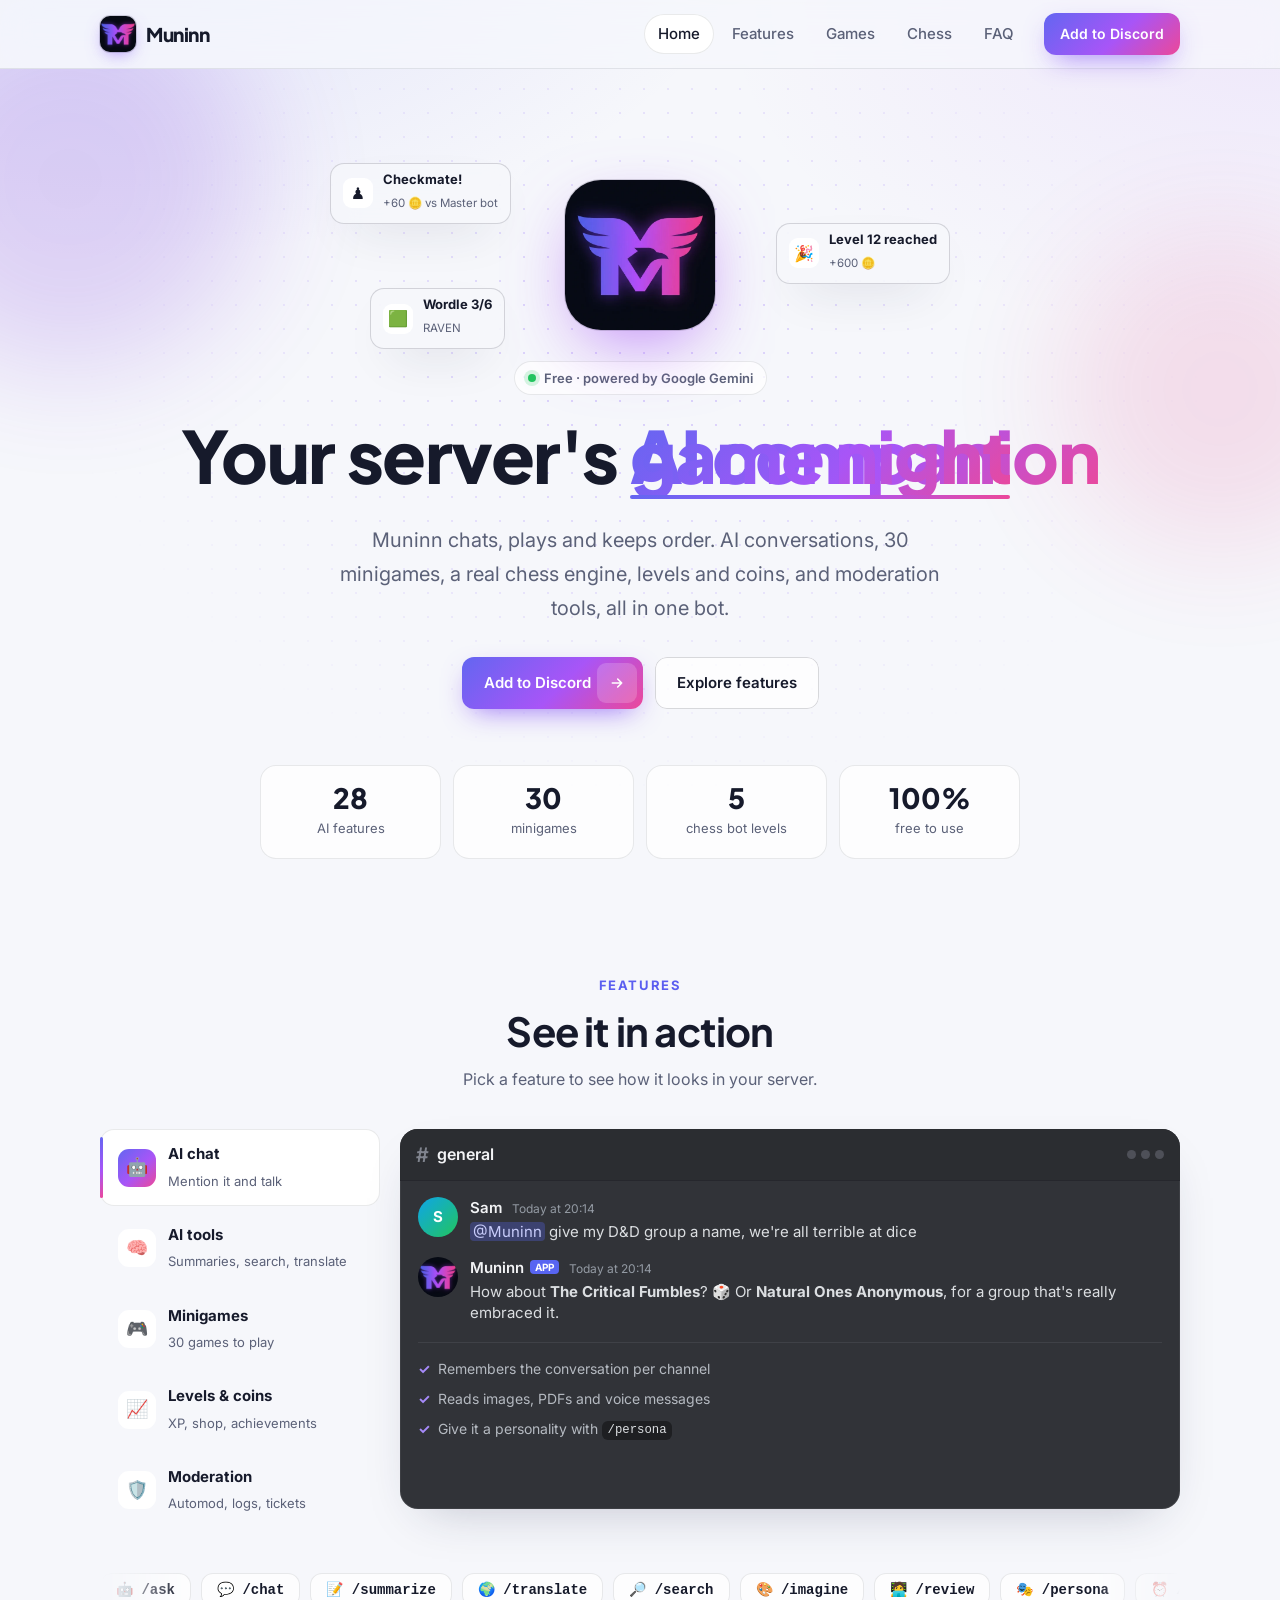
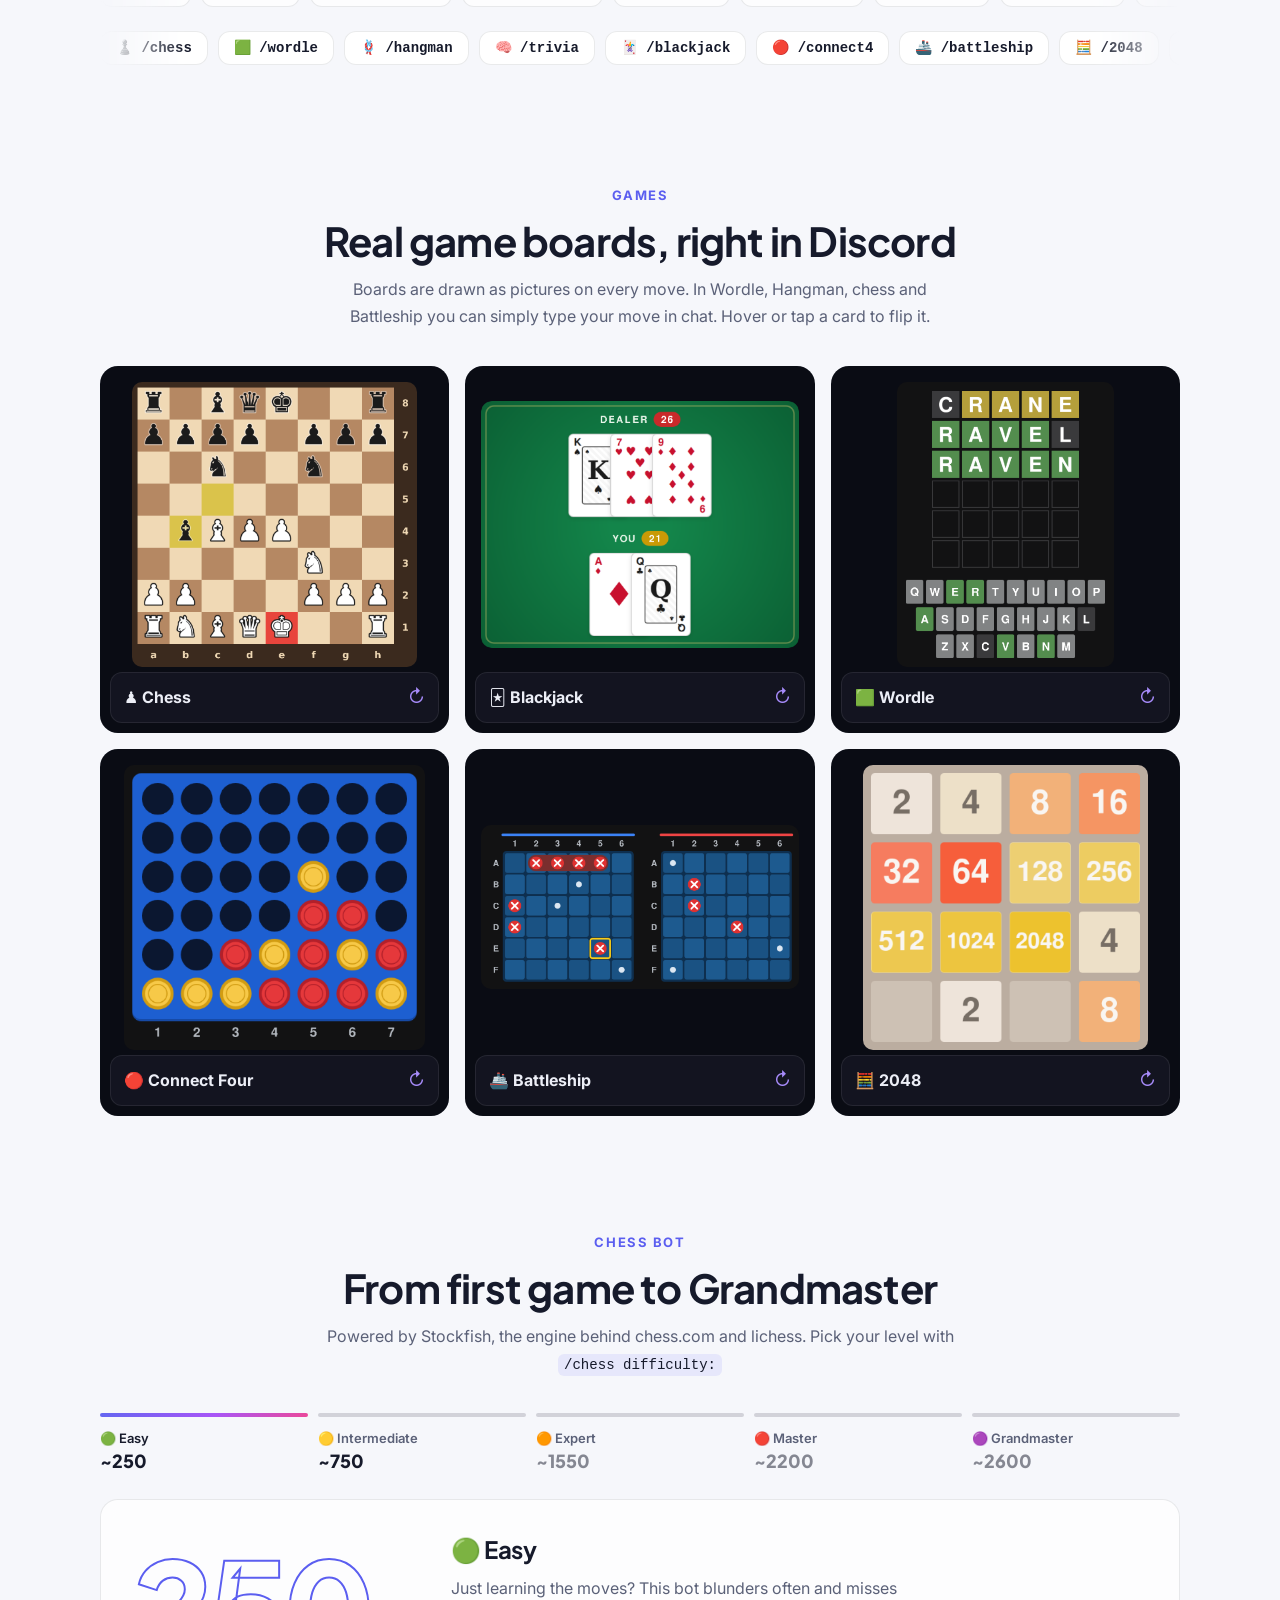
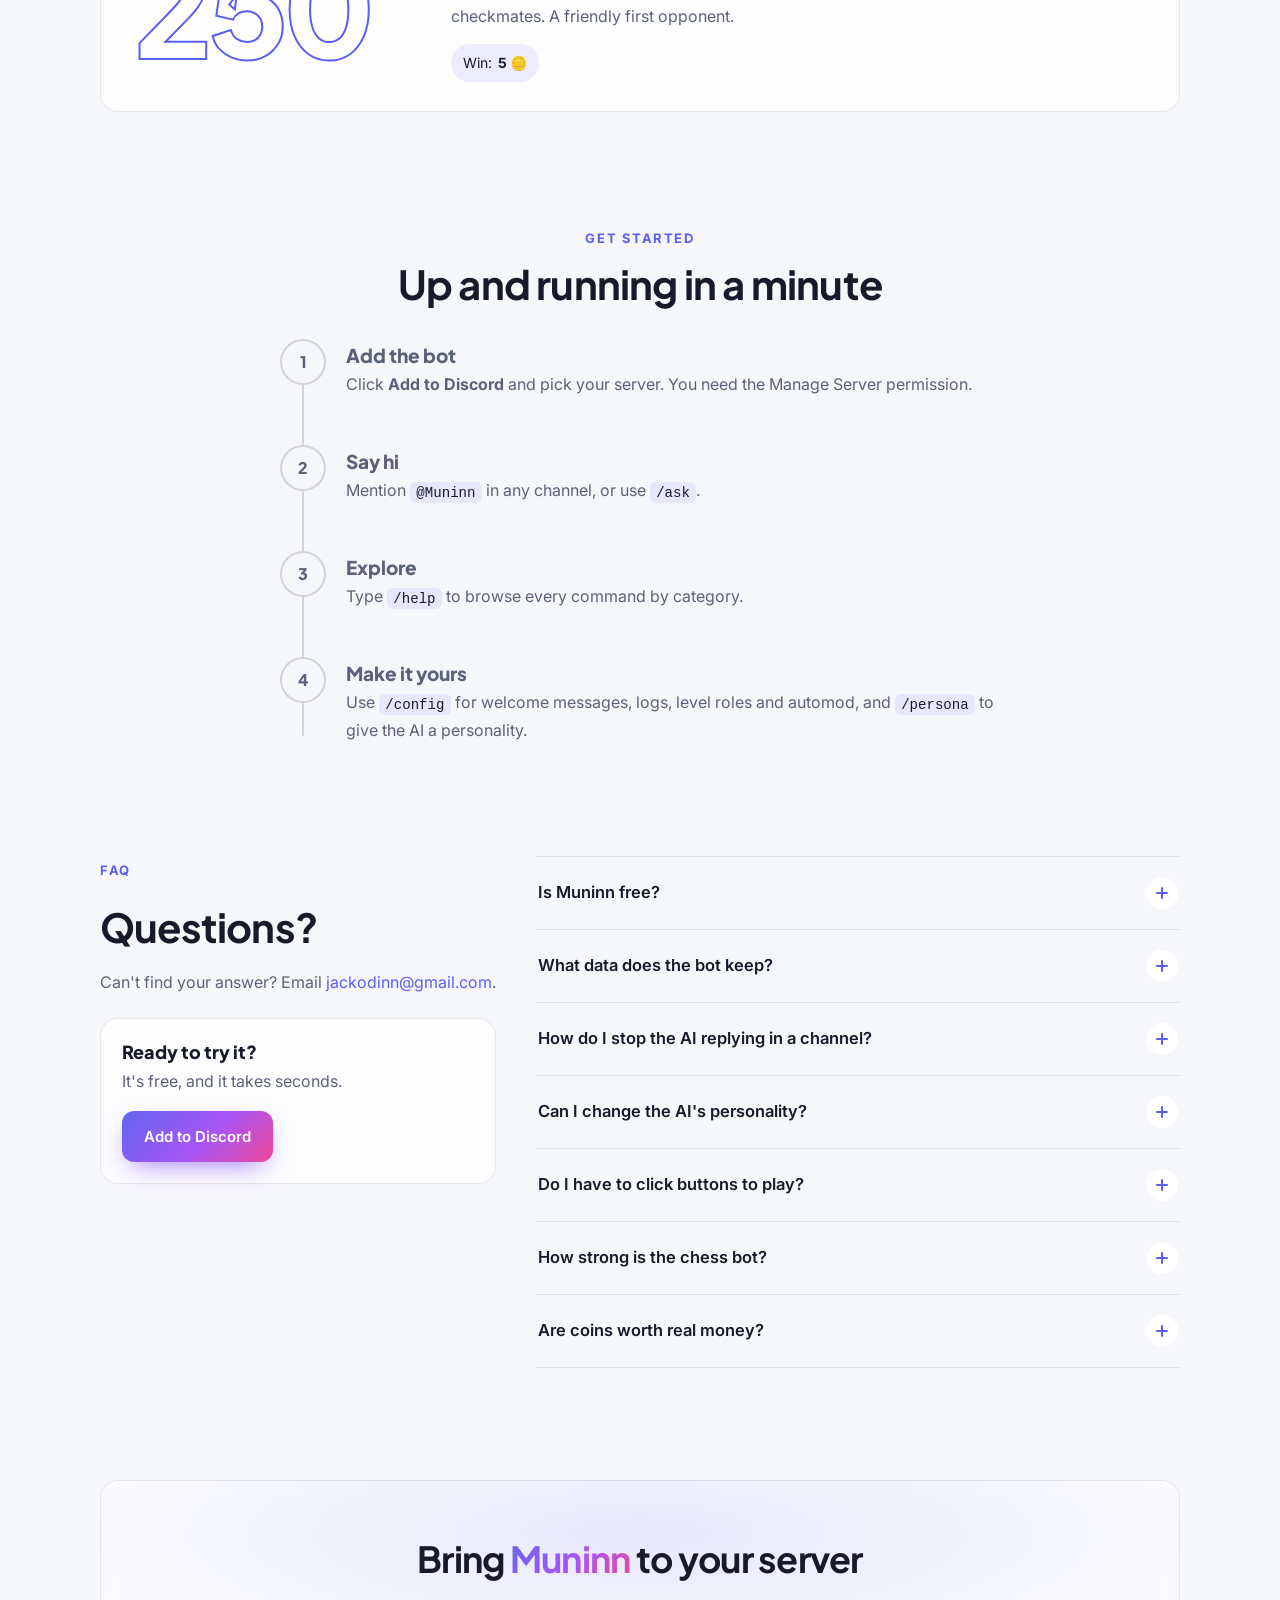
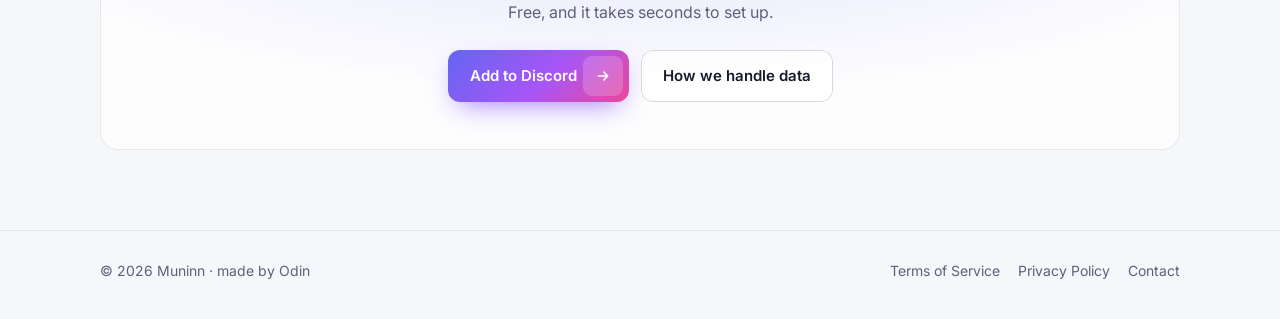
==== commit 02b44e76: "Typed moves in Wordle, Hangman, chess and Battleship; Wordle stats Co-Authored-By: Claude Opus 5.5 <" ====
--- a/index.html
+++ b/index.html
@@ -149,13 +149,13 @@
         <div class="section-head reveal">
           <span class="eyebrow">Games</span>
           <h2>Real game boards, right in Discord</h2>
-          <p>Boards are drawn as pictures on every move. Hover or tap a card to flip it.</p>
+          <p>Boards are drawn as pictures on every move. In Wordle, Hangman, chess and Battleship you can simply type your move in chat. Hover or tap a card to flip it.</p>
         </div>
         <div class="flips">
           <button class="flip reveal" type="button" aria-label="Chess: show details">
             <span class="flip-in">
               <span class="face front"><img src="assets/chess.png" alt="A chess board mid-game" width="480" height="480" loading="lazy"><span class="flip-label"><b>♟️ Chess</b><span class="turn" aria-hidden="true">↻</span></span></span>
-              <span class="face back"><b>♟️ Chess</b><span class="cmdline">/chess [opponent] [difficulty]</span><span class="li">Play friends in rated games, or the Stockfish bot</span><span class="li">Move history and PGN export</span><span class="li">Win up to <b>120 🪙</b> vs the bot</span></span>
+              <span class="face back"><b>♟️ Chess</b><span class="cmdline">/chess [opponent] [difficulty]</span><span class="li">Play friends in rated games, or the Stockfish bot</span><span class="li">Type moves like e4 or Nf3 in chat</span><span class="li">Win up to <b>120 🪙</b> vs the bot</span></span>
             </span>
           </button>
           <button class="flip reveal" type="button" aria-label="Blackjack: show details" style="--d:80ms">
@@ -167,7 +167,7 @@
           <button class="flip reveal" type="button" aria-label="Wordle: show details" style="--d:160ms">
             <span class="flip-in">
               <span class="face front"><img src="assets/wordle.png" alt="A solved Wordle board" width="420" height="551" loading="lazy"><span class="flip-label"><b>🟩 Wordle</b><span class="turn" aria-hidden="true">↻</span></span></span>
-              <span class="face back"><b>🟩 Wordle</b><span class="cmdline">/wordle [daily]</span><span class="li">Six guesses, real game colors and keyboard</span><span class="li">A daily word for everyone</span><span class="li">Solve fast for more coins</span></span>
+              <span class="face back"><b>🟩 Wordle</b><span class="cmdline">/wordle [daily] [stats]</span><span class="li">Type your guesses in chat</span><span class="li">A daily word for everyone, with streaks</span><span class="li">Stats and guess distribution, like the real one</span></span>
             </span>
           </button>
           <button class="flip reveal" type="button" aria-label="Connect Four: show details">
@@ -179,7 +179,7 @@
           <button class="flip reveal" type="button" aria-label="Battleship: show details" style="--d:80ms">
             <span class="flip-in">
               <span class="face front"><img src="assets/battleship.png" alt="Two battleship grids with hits and misses" width="560" height="289" loading="lazy"><span class="flip-label"><b>🚢 Battleship</b><span class="turn" aria-hidden="true">↻</span></span></span>
-              <span class="face back"><b>🚢 Battleship</b><span class="cmdline">/battleship [opponent]</span><span class="li">Fire at squares like B4</span><span class="li">Hits give you another shot</span><span class="li">Check your own fleet privately</span></span>
+              <span class="face back"><b>🚢 Battleship</b><span class="cmdline">/battleship [opponent]</span><span class="li">Type a square like B4 in chat to fire</span><span class="li">Hits give you another shot</span><span class="li">Check your own fleet privately</span></span>
             </span>
           </button>
           <button class="flip reveal" type="button" aria-label="2048: show details" style="--d:160ms">
@@ -255,6 +255,7 @@
           <div class="qa"><button type="button" aria-expanded="false">What data does the bot keep?<span class="pm" aria-hidden="true"></span></button><div class="a"><div><p>Only what features need: recent AI chat messages (clear them with <code>/reset</code>), levels, coins, game stats and server settings. We never sell data. The <a href="privacy.html">Privacy Policy</a> has the full list and how to delete it.</p></div></div></div>
           <div class="qa"><button type="button" aria-expanded="false">How do I stop the AI replying in a channel?<span class="pm" aria-hidden="true"></span></button><div class="a"><div><p>Use <code>/disablechat channel:</code> on that channel. Run it again to turn AI chat back on. <code>/disablenotif</code> does the same for level-up messages.</p></div></div></div>
           <div class="qa"><button type="button" aria-expanded="false">Can I change the AI's personality?<span class="pm" aria-hidden="true"></span></button><div class="a"><div><p>Yes. <code>/persona set</code> turns it into anything from "a grumpy pirate" to "a patient math teacher" for your server. <code>/persona clear</code> goes back to normal.</p></div></div></div>
+          <div class="qa"><button type="button" aria-expanded="false">Do I have to click buttons to play?<span class="pm" aria-hidden="true"></span></button><div class="a"><div><p>No. In Wordle, Hangman, chess and Battleship you can type your guess or move in chat, like <code>crane</code>, <code>e</code>, <code>Nf3</code> or <code>B4</code>. Only your own moves count, and the rest of the chat is left alone. When the game ends, your typed moves are cleaned up, since the board picture already shows them. The buttons still work too.</p></div></div></div>
           <div class="qa"><button type="button" aria-expanded="false">How strong is the chess bot?<span class="pm" aria-hidden="true"></span></button><div class="a"><div><p>It runs Stockfish at five levels, from Easy (about 250 Elo) to Grandmaster (about 2600). The ratings are approximate. Games between members can be rated, and ratings show on <code>/profile</code> and <code>/leaderboard</code>.</p></div></div></div>
           <div class="qa"><button type="button" aria-expanded="false">Are coins worth real money?<span class="pm" aria-hidden="true"></span></button><div class="a"><div><p>No. Coins, items and levels are just for fun and can't be bought or cashed out. The casino games only use these virtual coins.</p></div></div></div>
         </div>
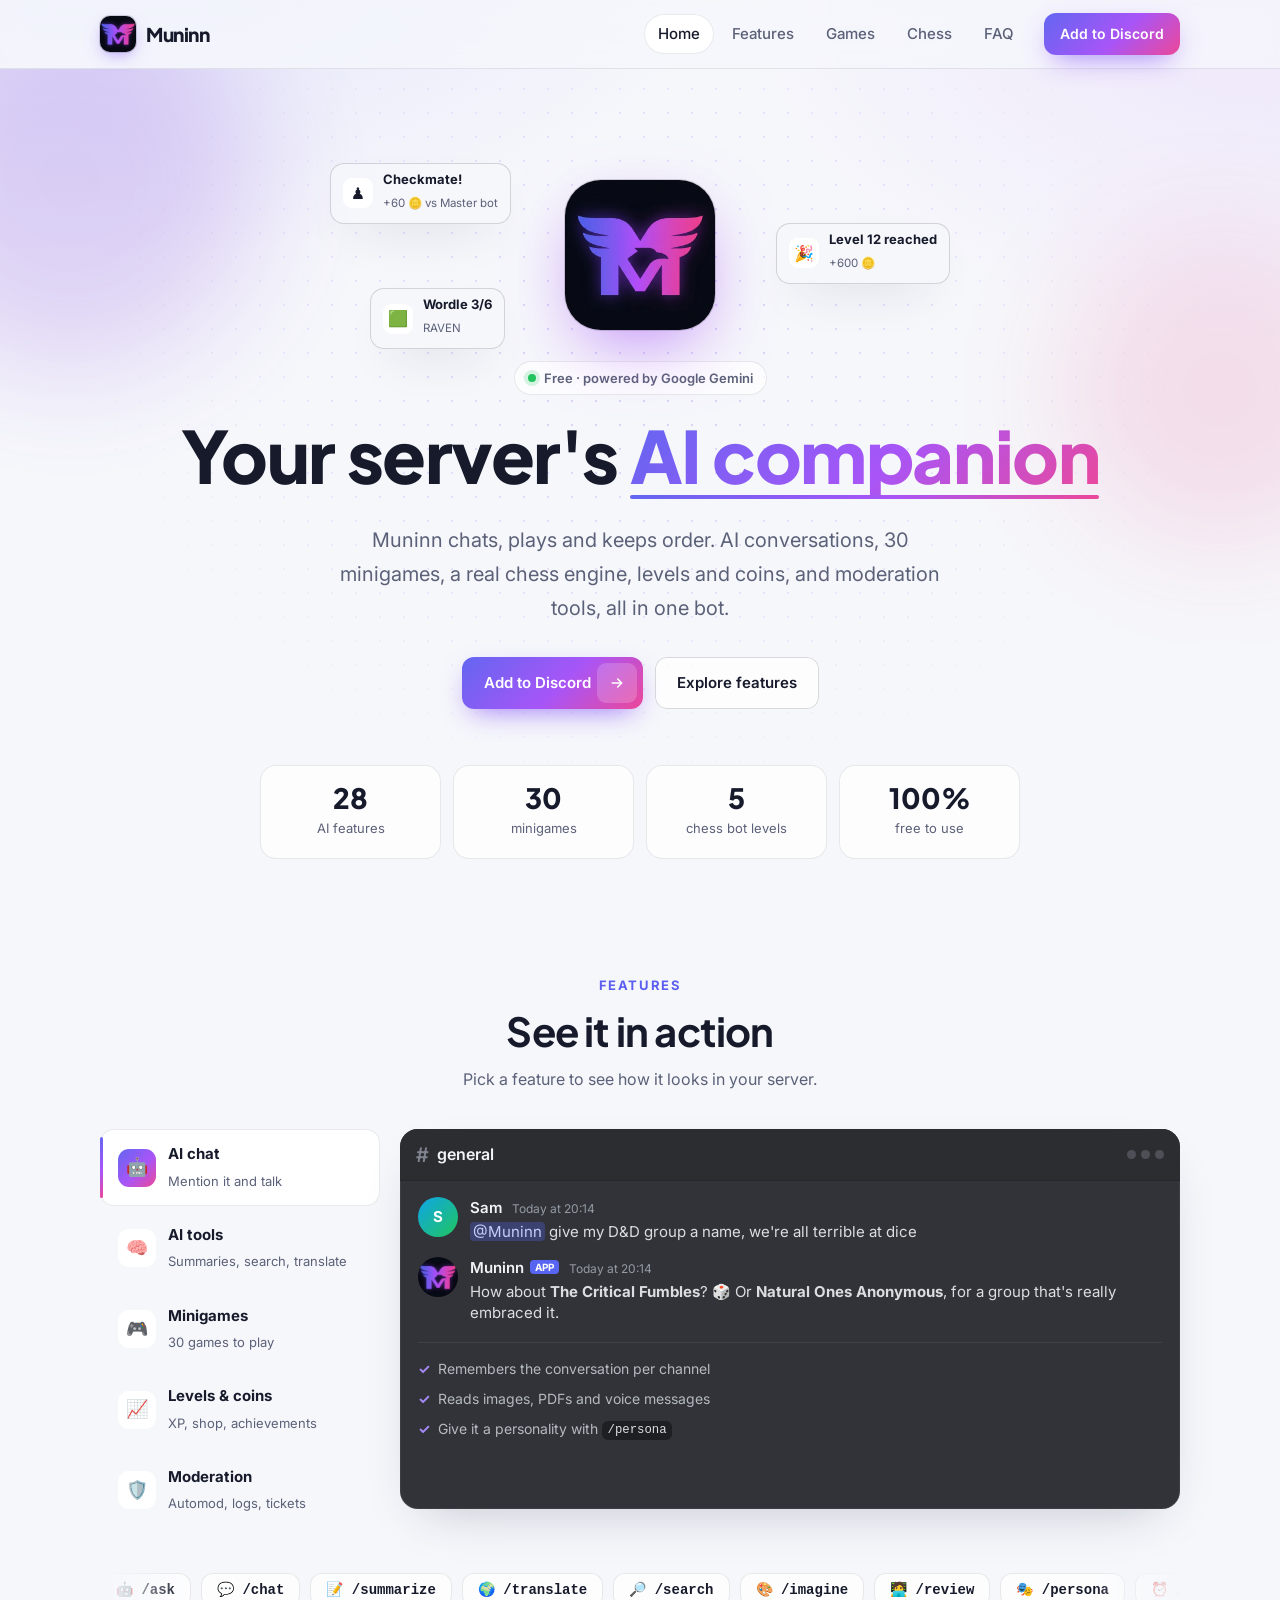
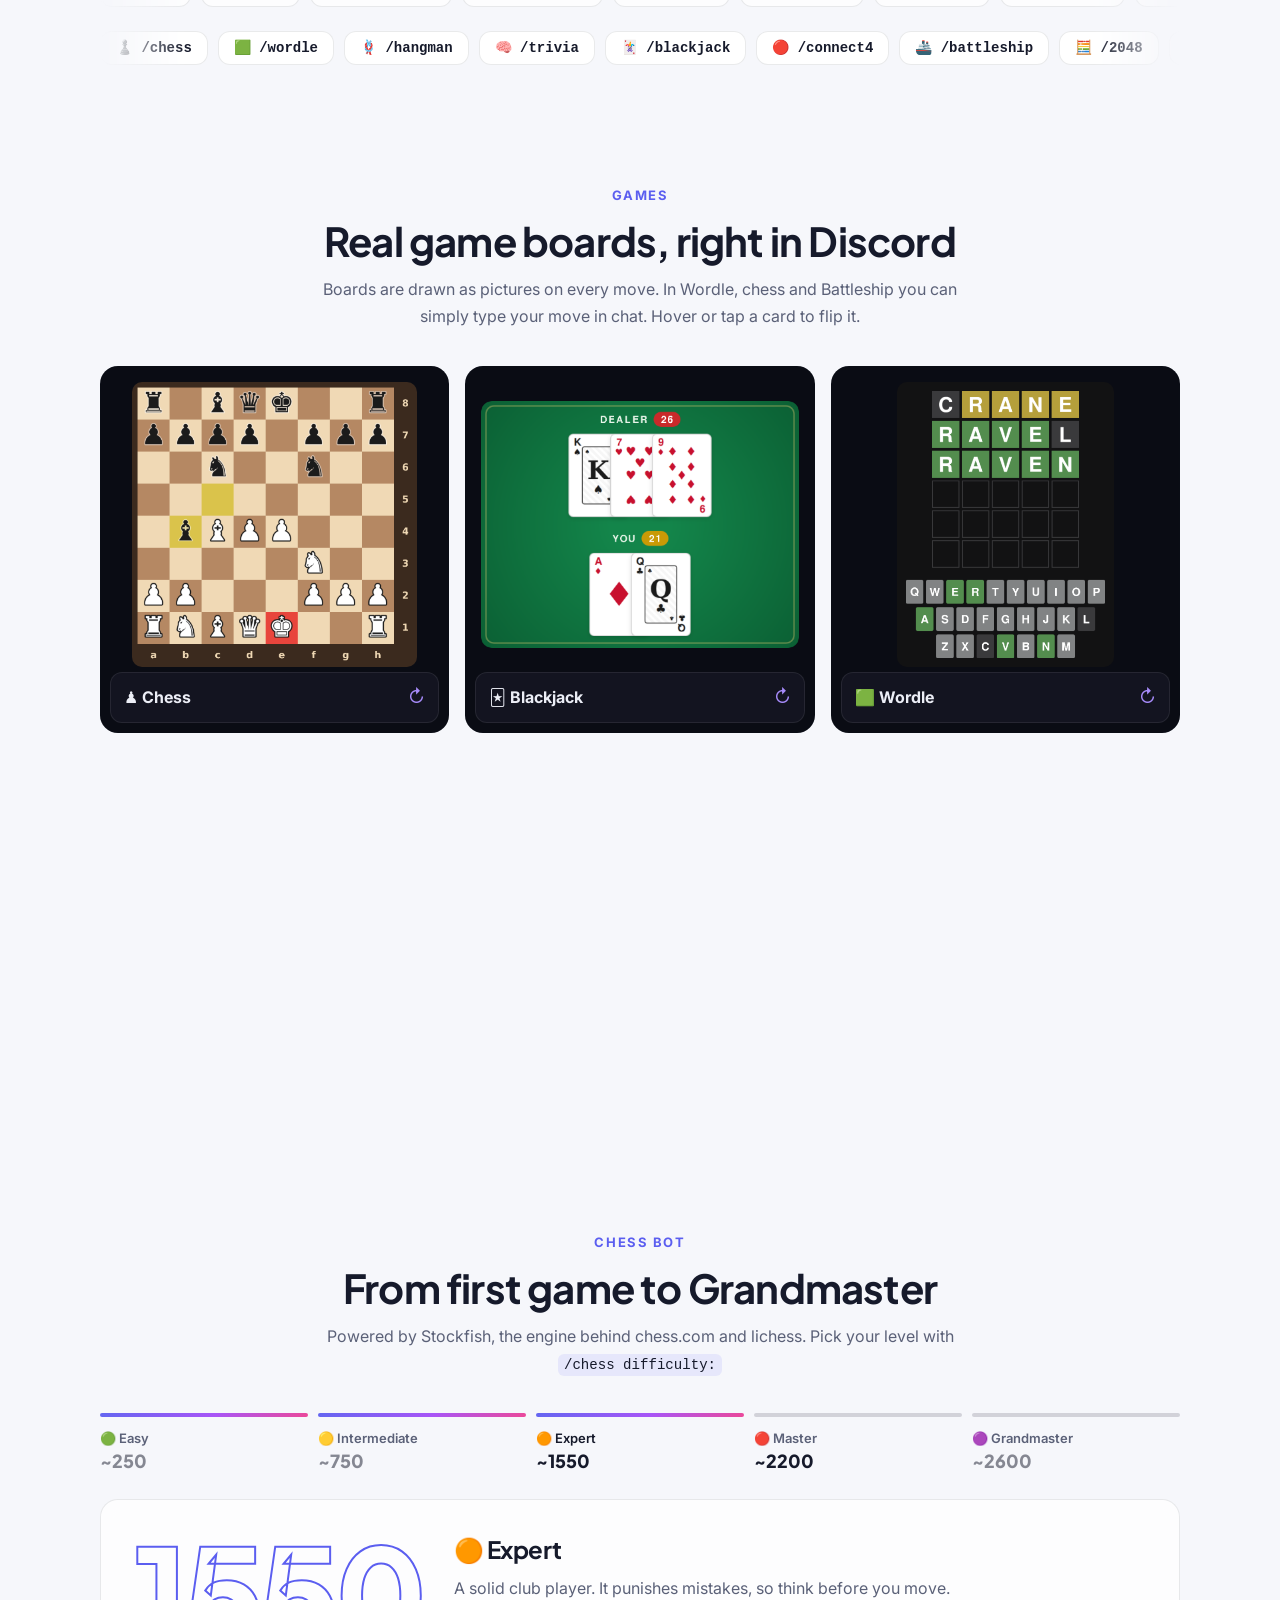
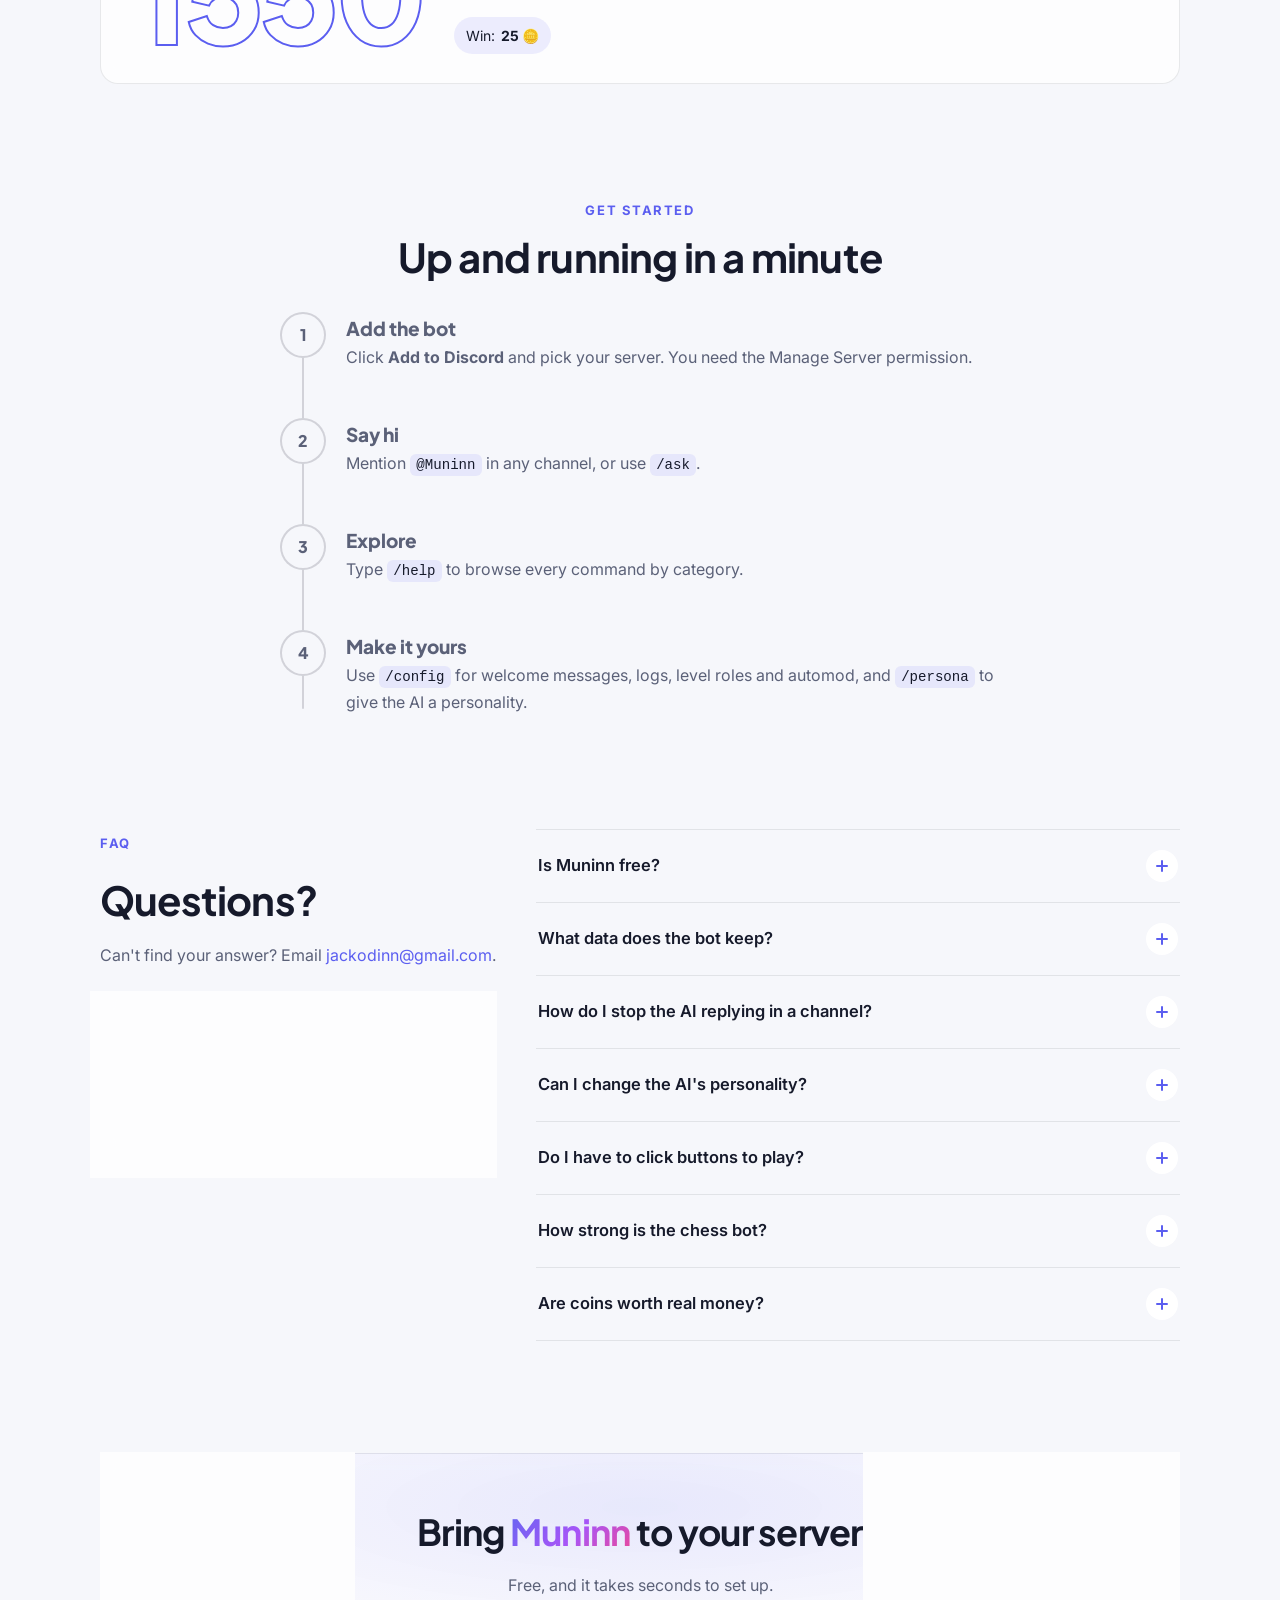
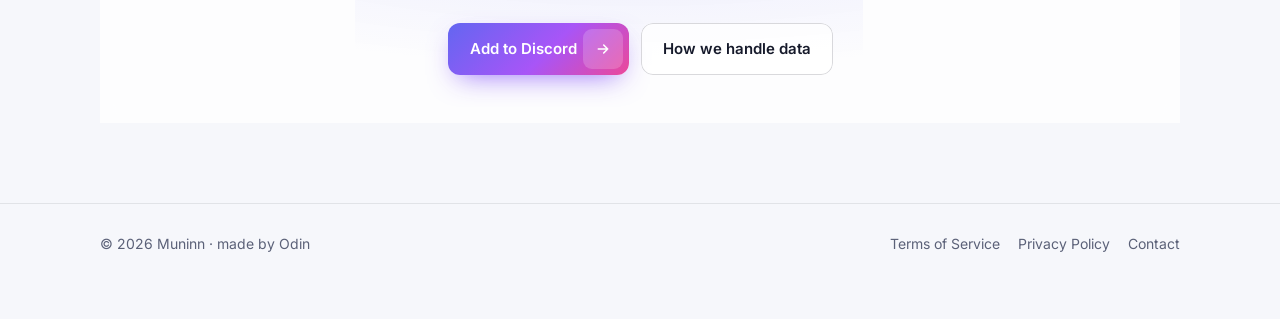
==== commit acef195f: "Typed moves: Wordle, chess and Battleship (not Hangman) Co-Authored-By: Claude Opus 5.5 <noreply@ant" ====
--- a/index.html
+++ b/index.html
@@ -149,7 +149,7 @@
         <div class="section-head reveal">
           <span class="eyebrow">Games</span>
           <h2>Real game boards, right in Discord</h2>
-          <p>Boards are drawn as pictures on every move. In Wordle, Hangman, chess and Battleship you can simply type your move in chat. Hover or tap a card to flip it.</p>
+          <p>Boards are drawn as pictures on every move. In Wordle, chess and Battleship you can simply type your move in chat. Hover or tap a card to flip it.</p>
         </div>
         <div class="flips">
           <button class="flip reveal" type="button" aria-label="Chess: show details">
@@ -255,7 +255,7 @@
           <div class="qa"><button type="button" aria-expanded="false">What data does the bot keep?<span class="pm" aria-hidden="true"></span></button><div class="a"><div><p>Only what features need: recent AI chat messages (clear them with <code>/reset</code>), levels, coins, game stats and server settings. We never sell data. The <a href="privacy.html">Privacy Policy</a> has the full list and how to delete it.</p></div></div></div>
           <div class="qa"><button type="button" aria-expanded="false">How do I stop the AI replying in a channel?<span class="pm" aria-hidden="true"></span></button><div class="a"><div><p>Use <code>/disablechat channel:</code> on that channel. Run it again to turn AI chat back on. <code>/disablenotif</code> does the same for level-up messages.</p></div></div></div>
           <div class="qa"><button type="button" aria-expanded="false">Can I change the AI's personality?<span class="pm" aria-hidden="true"></span></button><div class="a"><div><p>Yes. <code>/persona set</code> turns it into anything from "a grumpy pirate" to "a patient math teacher" for your server. <code>/persona clear</code> goes back to normal.</p></div></div></div>
-          <div class="qa"><button type="button" aria-expanded="false">Do I have to click buttons to play?<span class="pm" aria-hidden="true"></span></button><div class="a"><div><p>No. In Wordle, Hangman, chess and Battleship you can type your guess or move in chat, like <code>crane</code>, <code>e</code>, <code>Nf3</code> or <code>B4</code>. Only your own moves count, and the rest of the chat is left alone. When the game ends, your typed moves are cleaned up, since the board picture already shows them. The buttons still work too.</p></div></div></div>
+          <div class="qa"><button type="button" aria-expanded="false">Do I have to click buttons to play?<span class="pm" aria-hidden="true"></span></button><div class="a"><div><p>No. In Wordle, chess and Battleship you can type your guess or move in chat, like <code>crane</code>, <code>Nf3</code> or <code>B4</code>. Only your own moves count, and the rest of the chat is left alone. When the game ends, your typed moves are cleaned up, since the board picture already shows them. The buttons still work too.</p></div></div></div>
           <div class="qa"><button type="button" aria-expanded="false">How strong is the chess bot?<span class="pm" aria-hidden="true"></span></button><div class="a"><div><p>It runs Stockfish at five levels, from Easy (about 250 Elo) to Grandmaster (about 2600). The ratings are approximate. Games between members can be rated, and ratings show on <code>/profile</code> and <code>/leaderboard</code>.</p></div></div></div>
           <div class="qa"><button type="button" aria-expanded="false">Are coins worth real money?<span class="pm" aria-hidden="true"></span></button><div class="a"><div><p>No. Coins, items and levels are just for fun and can't be bought or cashed out. The casino games only use these virtual coins.</p></div></div></div>
         </div>
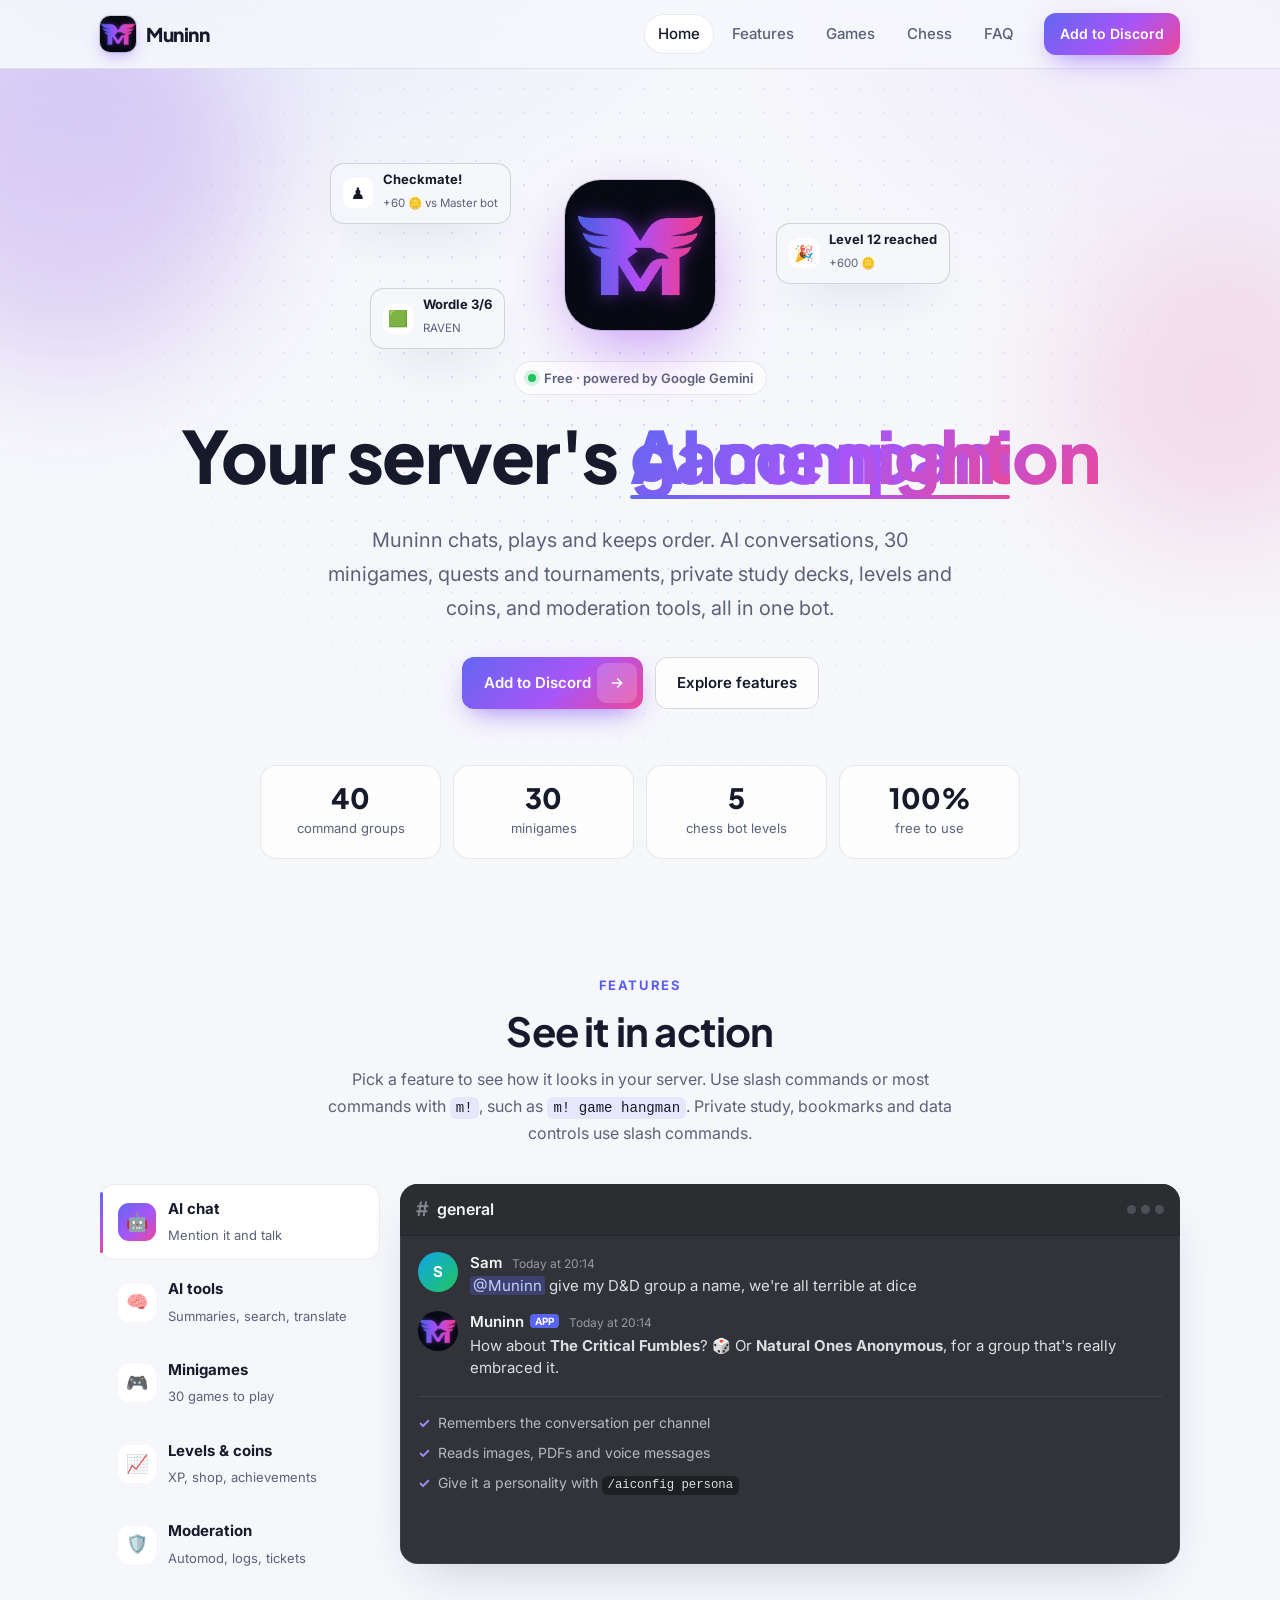
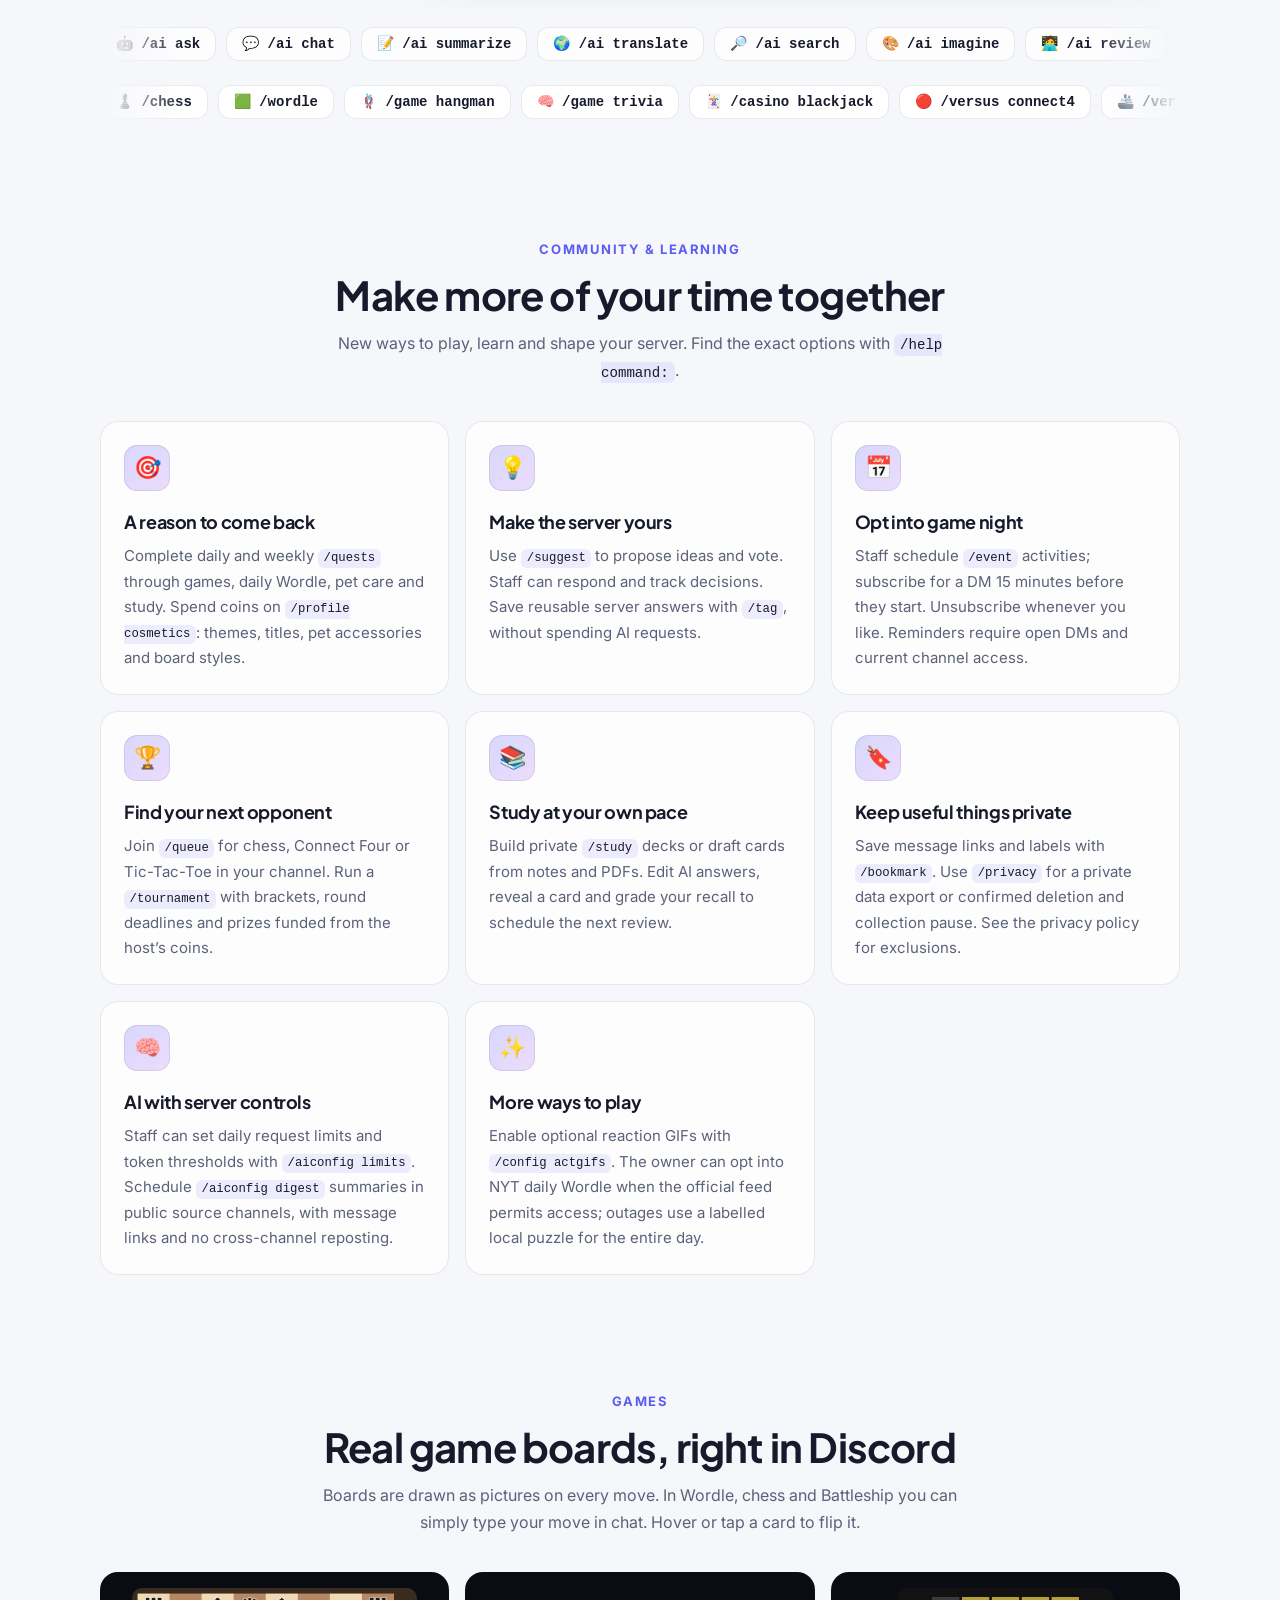
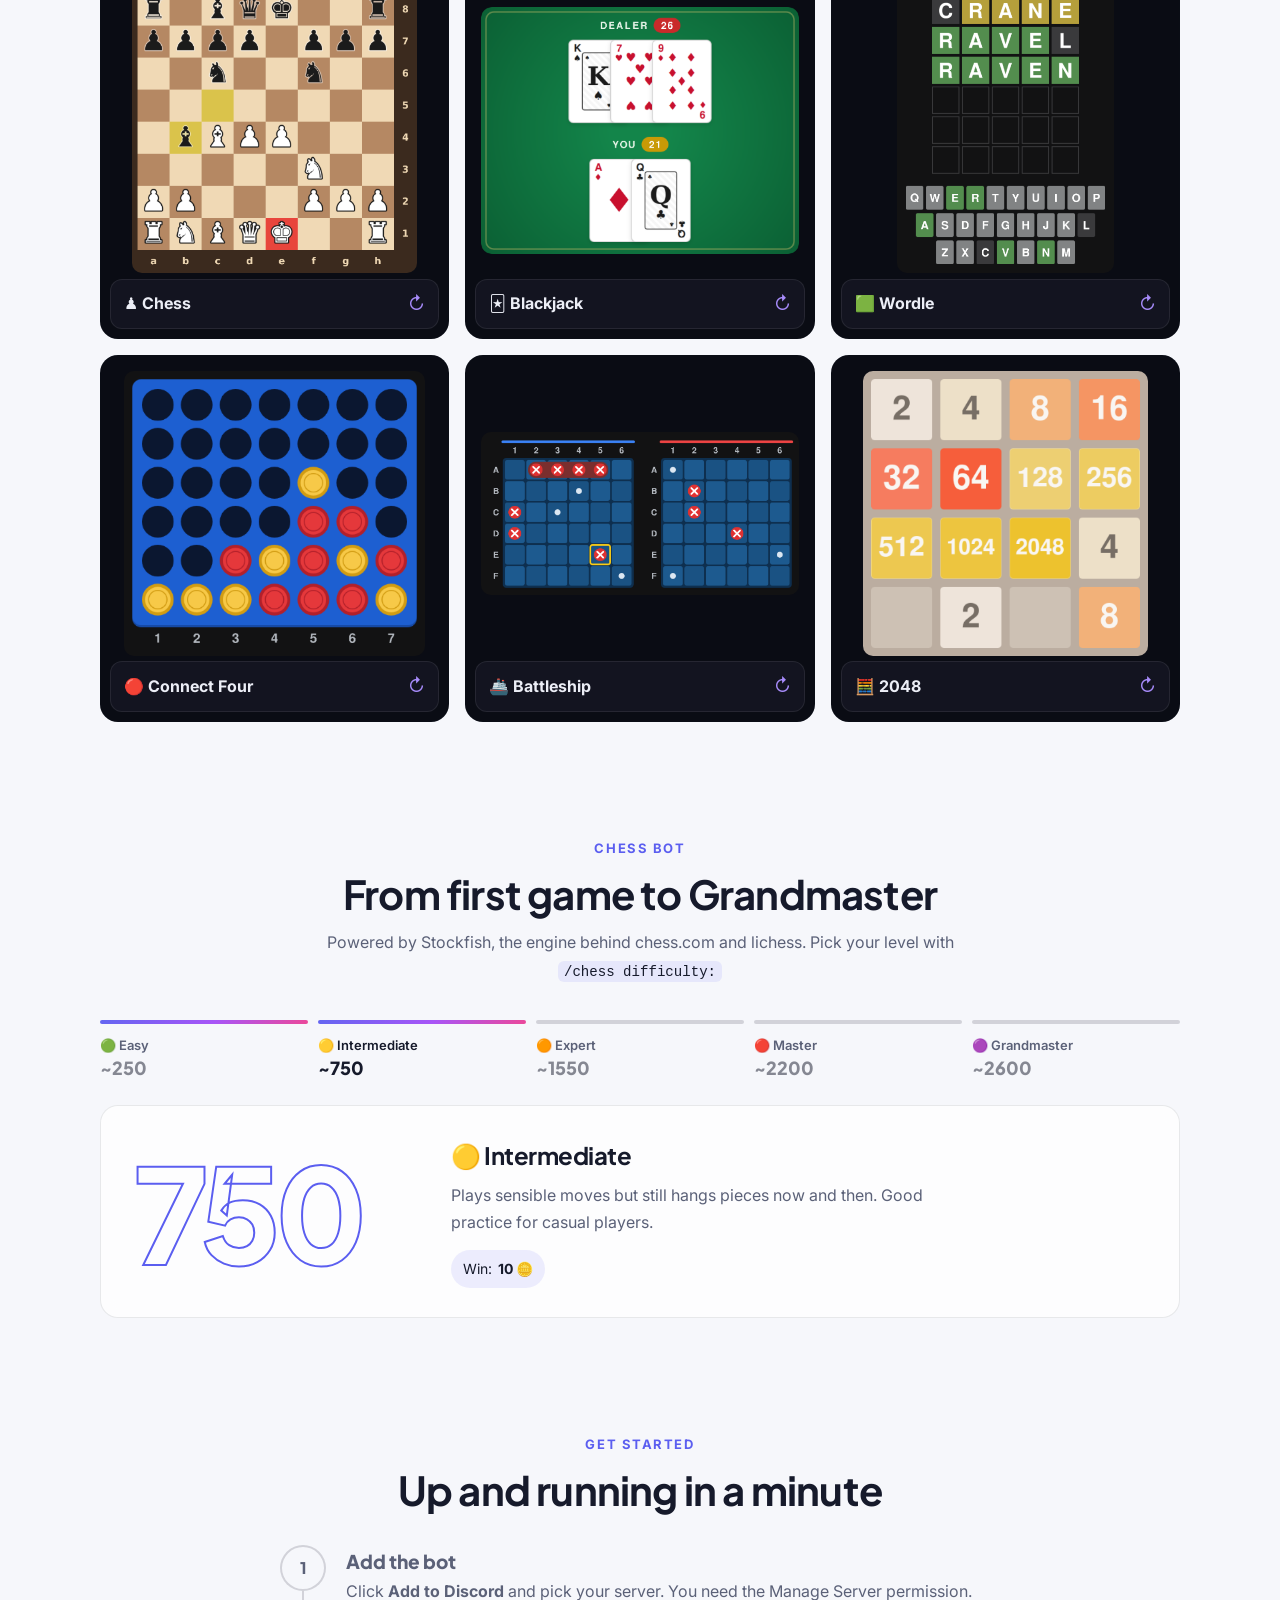
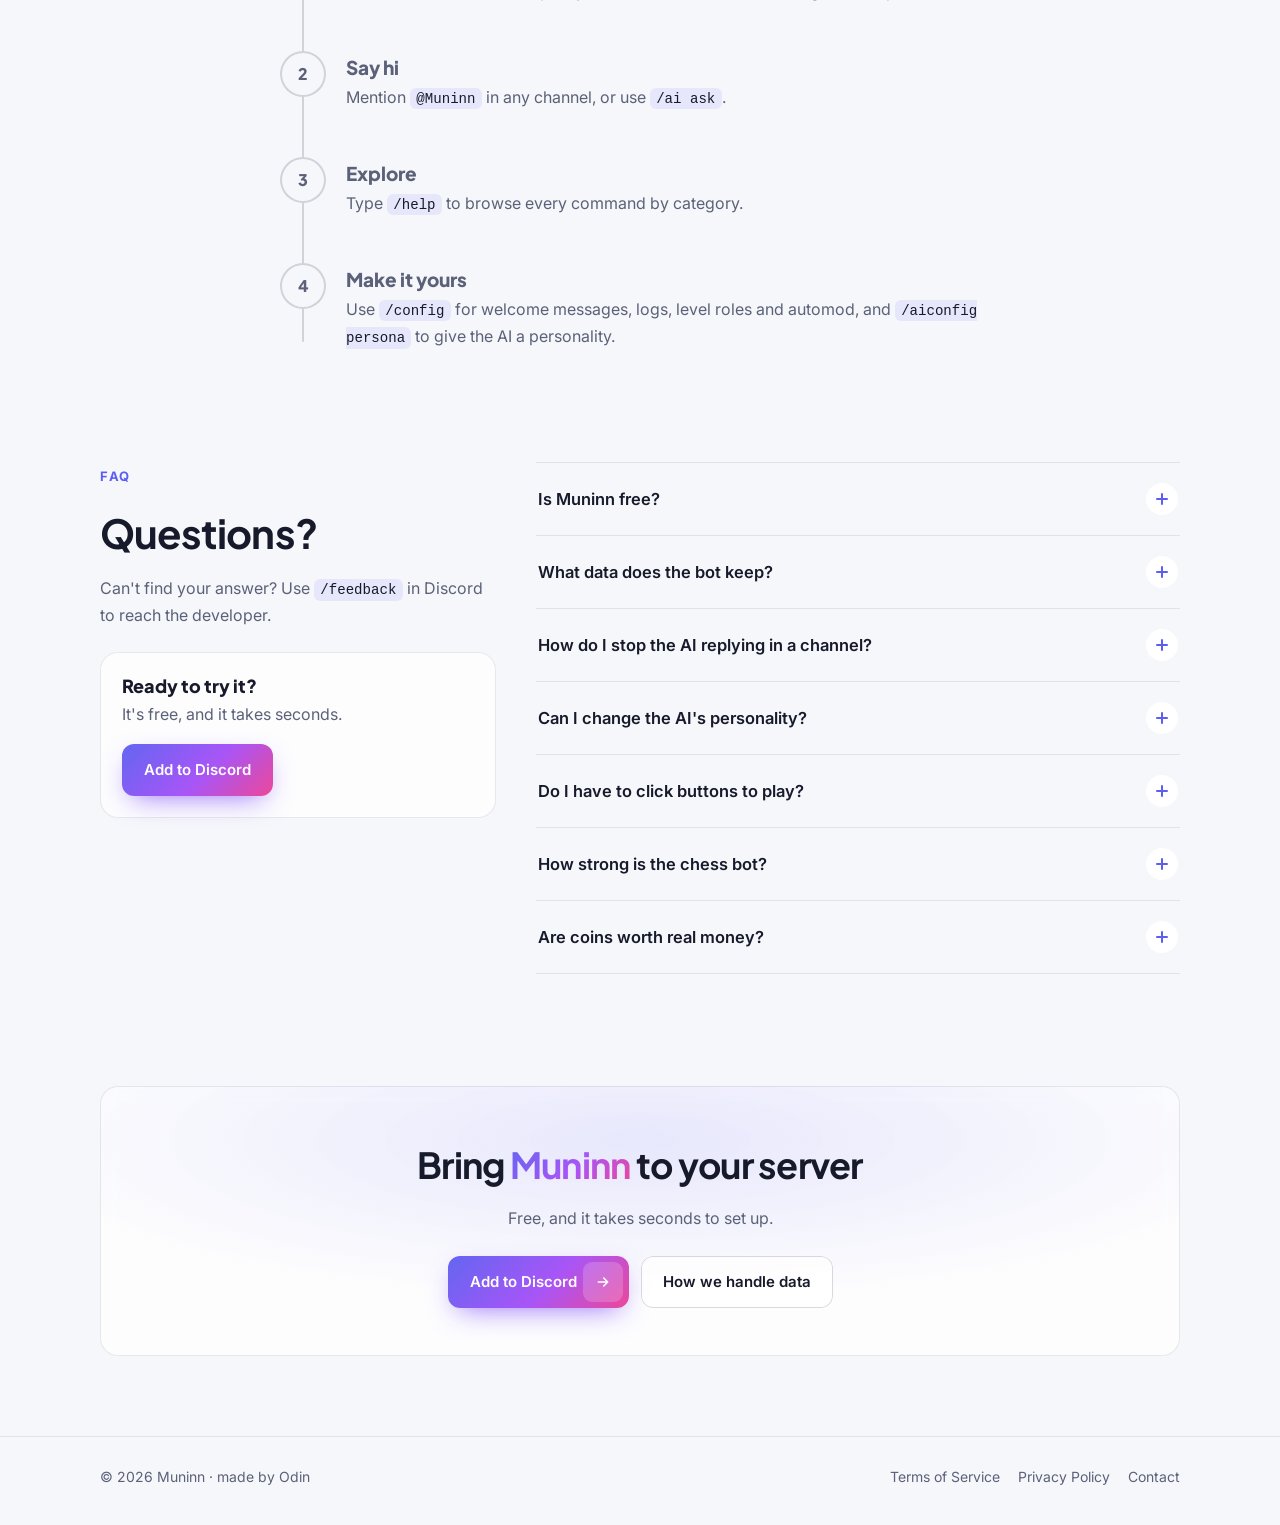
==== commit 75942583: "Document Muninn community expansion and data controls" ====
--- a/index.html
+++ b/index.html
@@ -57,13 +57,13 @@
         </div>
         <span class="badge"><span class="dot"></span>Free · powered by Google Gemini</span>
         <h1><span data-split>Your server's</span> <span class="rot"><span class="on">AI companion</span><span>game night</span><span>chess coach</span><span>hype crew</span><span>bouncer</span></span></h1>
-        <p class="lead"><span data-site="botName">Muninn</span> chats, plays and keeps order. AI conversations, 30 minigames, a real chess engine, levels and coins, and moderation tools, all in one bot.</p>
+        <p class="lead"><span data-site="botName">Muninn</span> chats, plays and keeps order. AI conversations, 30 minigames, quests and tournaments, private study decks, levels and coins, and moderation tools, all in one bot.</p>
         <div class="hero-actions">
           <a class="btn shine btn-arrow" data-invite href="#">Add to Discord<span class="circ" aria-hidden="true"><svg viewBox="0 0 24 24" fill="none" stroke="currentColor" stroke-width="2.4" stroke-linecap="round" stroke-linejoin="round"><path d="M5 12h14M13 6l6 6-6 6"/></svg></span></a>
           <a class="btn btn-ghost btn-fill" href="#features">Explore features</a>
         </div>
         <div class="stats">
-          <div class="stat reveal"><strong><span data-count="28">28</span></strong><span>AI features</span></div>
+          <div class="stat reveal"><strong><span data-count="40">40</span></strong><span>command groups</span></div>
           <div class="stat reveal" style="--d:80ms"><strong><span data-count="30">30</span></strong><span>minigames</span></div>
           <div class="stat reveal" style="--d:160ms"><strong><span data-count="5">5</span></strong><span>chess bot levels</span></div>
           <div class="stat reveal" style="--d:240ms"><strong><span data-count="100">100</span>%</strong><span>free to use</span></div>
@@ -77,7 +77,7 @@
         <div class="section-head reveal">
           <span class="eyebrow">Features</span>
           <h2>See it in action</h2>
-          <p>Pick a feature to see how it looks in your server.</p>
+          <p>Pick a feature to see how it looks in your server. Use slash commands or most commands with <code>m!</code>, such as <code>m! game hangman</code>. Private study, bookmarks and data controls use slash commands.</p>
         </div>
         <div class="tabs reveal">
           <div class="tab-list" role="tablist" aria-label="Features">
@@ -94,18 +94,18 @@
             <div class="tab-panel" role="tabpanel" id="tp-chat" aria-labelledby="t-chat">
               <div class="msg"><span class="av av-user">S</span><div><p class="who">Sam <time>Today at 20:14</time></p><p><span class="mention">@Muninn</span> give my D&amp;D group a name, we're all terrible at dice</p></div></div>
               <div class="msg"><img class="av" src="assets/brand/icon-192.png" alt="" width="36" height="36"><div><p class="who">Muninn <span class="app">APP</span> <time>Today at 20:14</time></p><p>How about <b>The Critical Fumbles</b>? 🎲 Or <b>Natural Ones Anonymous</b>, for a group that's really embraced it.</p></div></div>
-              <ul class="panel-points"><li>Remembers the conversation per channel</li><li>Reads images, PDFs and voice messages</li><li>Give it a personality with <code>/persona</code></li></ul>
+              <ul class="panel-points"><li>Remembers the conversation per channel</li><li>Reads images, PDFs and voice messages</li><li>Give it a personality with <code>/aiconfig persona</code></li></ul>
             </div>
 
             <div class="tab-panel" role="tabpanel" id="tp-tools" aria-labelledby="t-tools" hidden>
-              <div class="msg"><span class="av av-user">A</span><div><p class="who">Aisha <time>Today at 09:02</time></p><p class="cmd">/summarize messages: 80</p></div></div>
+              <div class="msg"><span class="av av-user">A</span><div><p class="who">Aisha <time>Today at 09:02</time></p><p class="cmd">/ai summarize messages: 80</p></div></div>
               <div class="msg"><img class="av" src="assets/brand/icon-192.png" alt="" width="36" height="36"><div><p class="who">Muninn <span class="app">APP</span> <time>Today at 09:02</time></p>
                 <div class="embed"><b>📝 Summary of the last 80 messages</b><ul><li>Movie night moved to <b>Friday 9pm</b></li><li>Sam is bringing snacks, Jay is picking the film</li><li>Still undecided: horror or comedy</li></ul></div></div></div>
-              <ul class="panel-points"><li><code>/search</code> answers with live Google results and sources</li><li><code>/translate</code> and right-click → Translate to English</li><li>Transcribe voice messages, review code</li></ul>
+              <ul class="panel-points"><li><code>/ai search</code> answers with live Google results and sources</li><li><code>/ai translate</code> and right-click → Translate to English</li><li>Transcribe voice messages, review code</li></ul>
             </div>
 
             <div class="tab-panel" role="tabpanel" id="tp-games" aria-labelledby="t-games" hidden>
-              <div class="msg"><span class="av av-user">J</span><div><p class="who">Jay <time>Today at 22:40</time></p><p class="cmd">/trivia topic: space</p></div></div>
+              <div class="msg"><span class="av av-user">J</span><div><p class="who">Jay <time>Today at 22:40</time></p><p class="cmd">/game trivia topic: space</p></div></div>
               <div class="msg"><img class="av" src="assets/brand/icon-192.png" alt="" width="36" height="36"><div><p class="who">Muninn <span class="app">APP</span> <time>Today at 22:40</time></p>
                 <div class="embed"><b>🧠 Trivia · Question 1 of 5</b><p>Which planet has the most known moons?</p></div>
                 <div class="dc-buttons"><span>Earth</span><span>Mars</span><span class="ok">Saturn</span><span>Venus</span></div></div></div>
@@ -114,7 +114,7 @@
 
             <div class="tab-panel" role="tabpanel" id="tp-levels" aria-labelledby="t-levels" hidden>
               <div class="msg"><img class="av" src="assets/brand/icon-192.png" alt="" width="36" height="36"><div><p class="who">Muninn <span class="app">APP</span> <time>Today at 18:30</time></p><p>🎉 <span class="mention">@Sam</span> reached <b>level 12</b>! (+600 🪙)</p></div></div>
-              <div class="msg"><span class="av av-user">S</span><div><p class="who">Sam <time>Today at 18:31</time></p><p class="cmd">/profile</p></div></div>
+              <div class="msg"><span class="av av-user">S</span><div><p class="who">Sam <time>Today at 18:31</time></p><p class="cmd">/profile view</p></div></div>
               <div class="msg"><img class="av" src="assets/brand/icon-192.png" alt="" width="36" height="36"><div><p class="who">Muninn <span class="app">APP</span> <time>Today at 18:31</time></p>
                 <div class="embed profile"><b>Sam's profile</b><p class="lvl">Level 12 · Rank #3</p><span class="xp"><i></i></span><div class="pgrid"><span><small>🪙 Coins</small>4,820</span><span><small>🔥 Streak</small>9 days</span><span><small>♟️ Chess</small>1,284</span></div></div></div></div>
             </div>
@@ -132,13 +132,33 @@
         <!-- Command ribbons: two rows drifting in opposite directions, pause on hover -->
         <div class="marquee reveal" aria-label="Some of the commands">
           <div class="mq-track">
-            <span class="chip">🤖 /ask</span><span class="chip">💬 /chat</span><span class="chip">📝 /summarize</span><span class="chip">🌍 /translate</span><span class="chip">🔎 /search</span><span class="chip">🎨 /imagine</span><span class="chip">🧑‍💻 /review</span><span class="chip">🎭 /persona</span><span class="chip">⏰ /remind</span><span class="chip">🌦️ /weather</span><span class="chip">📖 /define</span><span class="chip">🎂 /birthday</span>
+            <span class="chip">🤖 /ai ask</span><span class="chip">💬 /ai chat</span><span class="chip">📝 /ai summarize</span><span class="chip">🌍 /ai translate</span><span class="chip">🔎 /ai search</span><span class="chip">🎨 /ai imagine</span><span class="chip">🧑‍💻 /ai review</span><span class="chip">🎭 /aiconfig persona</span><span class="chip">⏰ /remind</span><span class="chip">🌦️ /weather</span><span class="chip">📖 /define</span><span class="chip">🎂 /birthday</span>
           </div>
         </div>
         <div class="marquee rev reveal" aria-hidden="true">
           <div class="mq-track">
-            <span class="chip alt">♟️ /chess</span><span class="chip alt">🟩 /wordle</span><span class="chip alt">🪢 /hangman</span><span class="chip alt">🧠 /trivia</span><span class="chip alt">🃏 /blackjack</span><span class="chip alt">🔴 /connect4</span><span class="chip alt">🚢 /battleship</span><span class="chip alt">🧮 /2048</span><span class="chip alt">🐍 /snake</span><span class="chip alt">🕵️ /mystery</span><span class="chip alt">🗡️ /rpg</span><span class="chip alt">👤 /profile</span><span class="chip alt">🏆 /leaderboard</span><span class="chip alt">🪙 /daily</span>
-          </div>
+            <span class="chip alt">♟️ /chess</span><span class="chip alt">🟩 /wordle</span><span class="chip alt">🪢 /game hangman</span><span class="chip alt">🧠 /game trivia</span><span class="chip alt">🃏 /casino blackjack</span><span class="chip alt">🔴 /versus connect4</span><span class="chip alt">🚢 /versus battleship</span><span class="chip alt">🧮 /game 2048</span><span class="chip alt">🐍 /game snake</span><span class="chip alt">🕵️ /aigame mystery</span><span class="chip alt">🗡️ /aigame rpg</span><span class="chip alt">👤 /profile</span><span class="chip alt">🏆 /leaderboard</span><span class="chip alt">🪙 /daily</span>
+          </div>
+        </div>
+      </div>
+    </section>
+
+    <section id="community">
+      <div class="container">
+        <div class="section-head reveal">
+          <span class="eyebrow">Community &amp; learning</span>
+          <h2>Make more of your time together</h2>
+          <p>New ways to play, learn and shape your server. Find the exact options with <code>/help command:</code>.</p>
+        </div>
+        <div class="features">
+          <article class="card feature reveal"><span class="icon" aria-hidden="true">🎯</span><h3>A reason to come back</h3><p>Complete daily and weekly <code>/quests</code> through games, daily Wordle, pet care and study. Spend coins on <code>/profile cosmetics</code>: themes, titles, pet accessories and board styles.</p></article>
+          <article class="card feature reveal"><span class="icon" aria-hidden="true">💡</span><h3>Make the server yours</h3><p>Use <code>/suggest</code> to propose ideas and vote. Staff can respond and track decisions. Save reusable server answers with <code>/tag</code>, without spending AI requests.</p></article>
+          <article class="card feature reveal"><span class="icon" aria-hidden="true">📅</span><h3>Opt into game night</h3><p>Staff schedule <code>/event</code> activities; subscribe for a DM 15 minutes before they start. Unsubscribe whenever you like. Reminders require open DMs and current channel access.</p></article>
+          <article class="card feature reveal"><span class="icon" aria-hidden="true">🏆</span><h3>Find your next opponent</h3><p>Join <code>/queue</code> for chess, Connect Four or Tic-Tac-Toe in your channel. Run a <code>/tournament</code> with brackets, round deadlines and prizes funded from the host’s coins.</p></article>
+          <article class="card feature reveal"><span class="icon" aria-hidden="true">📚</span><h3>Study at your own pace</h3><p>Build private <code>/study</code> decks or draft cards from notes and PDFs. Edit AI answers, reveal a card and grade your recall to schedule the next review.</p></article>
+          <article class="card feature reveal"><span class="icon" aria-hidden="true">🔖</span><h3>Keep useful things private</h3><p>Save message links and labels with <code>/bookmark</code>. Use <code>/privacy</code> for a private data export or confirmed deletion and collection pause. See the privacy policy for exclusions.</p></article>
+          <article class="card feature reveal"><span class="icon" aria-hidden="true">🧠</span><h3>AI with server controls</h3><p>Staff can set daily request limits and token thresholds with <code>/aiconfig limits</code>. Schedule <code>/aiconfig digest</code> summaries in public source channels, with message links and no cross-channel reposting.</p></article>
+          <article class="card feature reveal"><span class="icon" aria-hidden="true">✨</span><h3>More ways to play</h3><p>Enable optional reaction GIFs with <code>/config actgifs</code>. The owner can opt into NYT daily Wordle when the official feed permits access; outages use a labelled local puzzle for the entire day.</p></article>
         </div>
       </div>
     </section>
@@ -161,7 +181,7 @@
           <button class="flip reveal" type="button" aria-label="Blackjack: show details" style="--d:80ms">
             <span class="flip-in">
               <span class="face front"><img src="assets/blackjack.png" alt="A blackjack table" width="480" height="374" loading="lazy"><span class="flip-label"><b>🃏 Blackjack</b><span class="turn" aria-hidden="true">↻</span></span></span>
-              <span class="face back"><b>🃏 Blackjack</b><span class="cmdline">/blackjack bet</span><span class="li">Hit, stand or double down</span><span class="li">Natural blackjack pays 2.5×</span><span class="li">Plus coinflip, dice and slots</span></span>
+              <span class="face back"><b>🃏 Blackjack</b><span class="cmdline">/casino blackjack bet</span><span class="li">Hit, stand or double down</span><span class="li">Natural blackjack pays 2.5×</span><span class="li">Plus coinflip, dice and slots</span></span>
             </span>
           </button>
           <button class="flip reveal" type="button" aria-label="Wordle: show details" style="--d:160ms">
@@ -173,19 +193,19 @@
           <button class="flip reveal" type="button" aria-label="Connect Four: show details">
             <span class="flip-in">
               <span class="face front"><img src="assets/connect4.png" alt="A Connect Four board" width="420" height="397" loading="lazy"><span class="flip-label"><b>🔴 Connect Four</b><span class="turn" aria-hidden="true">↻</span></span></span>
-              <span class="face back"><b>🔴 Connect Four</b><span class="cmdline">/connect4 [opponent]</span><span class="li">Drop discs with buttons</span><span class="li">The winning four light up</span><span class="li">Play a friend or the bot</span></span>
+              <span class="face back"><b>🔴 Connect Four</b><span class="cmdline">/versus connect4 [opponent]</span><span class="li">Drop discs with buttons</span><span class="li">The winning four light up</span><span class="li">Play a friend or the bot</span></span>
             </span>
           </button>
           <button class="flip reveal" type="button" aria-label="Battleship: show details" style="--d:80ms">
             <span class="flip-in">
               <span class="face front"><img src="assets/battleship.png" alt="Two battleship grids with hits and misses" width="560" height="289" loading="lazy"><span class="flip-label"><b>🚢 Battleship</b><span class="turn" aria-hidden="true">↻</span></span></span>
-              <span class="face back"><b>🚢 Battleship</b><span class="cmdline">/battleship [opponent]</span><span class="li">Type a square like B4 in chat to fire</span><span class="li">Hits give you another shot</span><span class="li">Check your own fleet privately</span></span>
+              <span class="face back"><b>🚢 Battleship</b><span class="cmdline">/versus battleship [opponent]</span><span class="li">Type a square like B4 in chat to fire</span><span class="li">Hits give you another shot</span><span class="li">Check your own fleet privately</span></span>
             </span>
           </button>
           <button class="flip reveal" type="button" aria-label="2048: show details" style="--d:160ms">
             <span class="flip-in">
               <span class="face front"><img src="assets/2048.png" alt="A 2048 board" width="420" height="420" loading="lazy"><span class="flip-label"><b>🧮 2048</b><span class="turn" aria-hidden="true">↻</span></span></span>
-              <span class="face back"><b>🧮 2048</b><span class="cmdline">/2048</span><span class="li">Slide with the arrow buttons</span><span class="li">Tiles in the original colors</span><span class="li">Chase the server high score</span></span>
+              <span class="face back"><b>🧮 2048</b><span class="cmdline">/game 2048</span><span class="li">Slide with the arrow buttons</span><span class="li">Tiles in the original colors</span><span class="li">Chase the server high score</span></span>
             </span>
           </button>
         </div>
@@ -230,9 +250,9 @@
         <div class="timeline">
           <span class="tl-track" aria-hidden="true"></span><span class="tl-fill" aria-hidden="true"></span>
           <div class="tl-step"><span class="tl-dot">1</span><b>Add the bot</b><p>Click <strong>Add to Discord</strong> and pick your server. You need the Manage Server permission.</p></div>
-          <div class="tl-step"><span class="tl-dot">2</span><b>Say hi</b><p>Mention <code>@<span data-site="botName">Muninn</span></code> in any channel, or use <code>/ask</code>.</p></div>
+          <div class="tl-step"><span class="tl-dot">2</span><b>Say hi</b><p>Mention <code>@<span data-site="botName">Muninn</span></code> in any channel, or use <code>/ai ask</code>.</p></div>
           <div class="tl-step"><span class="tl-dot">3</span><b>Explore</b><p>Type <code>/help</code> to browse every command by category.</p></div>
-          <div class="tl-step"><span class="tl-dot">4</span><b>Make it yours</b><p>Use <code>/config</code> for welcome messages, logs, level roles and automod, and <code>/persona</code> to give the AI a personality.</p></div>
+          <div class="tl-step"><span class="tl-dot">4</span><b>Make it yours</b><p>Use <code>/config</code> for welcome messages, logs, level roles and automod, and <code>/aiconfig persona</code> to give the AI a personality.</p></div>
         </div>
       </div>
     </section>
@@ -243,7 +263,7 @@
         <div class="faq-side reveal">
           <span class="eyebrow">FAQ</span>
           <h2>Questions?</h2>
-          <p>Can't find your answer? Email <a data-mailto href="#">us</a>.</p>
+          <p>Can't find your answer? Use <code>/feedback</code> in Discord to reach the developer.</p>
           <div class="card faq-cta">
             <b>Ready to try it?</b>
             <p>It's free, and it takes seconds.</p>
@@ -251,12 +271,12 @@
           </div>
         </div>
         <div class="faq-list reveal">
-          <div class="qa"><button type="button" aria-expanded="false">Is Muninn free?<span class="pm" aria-hidden="true"></span></button><div class="a"><div><p>Yes. Every feature is free to use. A few picture features (<code>/imagine</code>, story illustrations and <code>/guessprompt</code>) need a paid AI plan on the bot's side, so they may be switched off.</p></div></div></div>
-          <div class="qa"><button type="button" aria-expanded="false">What data does the bot keep?<span class="pm" aria-hidden="true"></span></button><div class="a"><div><p>Only what features need: recent AI chat messages (clear them with <code>/reset</code>), levels, coins, game stats and server settings. We never sell data. The <a href="privacy.html">Privacy Policy</a> has the full list and how to delete it.</p></div></div></div>
-          <div class="qa"><button type="button" aria-expanded="false">How do I stop the AI replying in a channel?<span class="pm" aria-hidden="true"></span></button><div class="a"><div><p>Use <code>/disablechat channel:</code> on that channel. Run it again to turn AI chat back on. <code>/disablenotif</code> does the same for level-up messages.</p></div></div></div>
-          <div class="qa"><button type="button" aria-expanded="false">Can I change the AI's personality?<span class="pm" aria-hidden="true"></span></button><div class="a"><div><p>Yes. <code>/persona set</code> turns it into anything from "a grumpy pirate" to "a patient math teacher" for your server. <code>/persona clear</code> goes back to normal.</p></div></div></div>
+          <div class="qa"><button type="button" aria-expanded="false">Is Muninn free?<span class="pm" aria-hidden="true"></span></button><div class="a"><div><p>Yes. There is no subscription charge from the bot. AI features depend on the operator’s configured quotas and available API access. A few picture features (<code>/ai imagine</code>, story illustrations and <code>/aigame guessprompt</code>) need a paid AI plan on the bot's side, so they may be switched off.</p></div></div></div>
+          <div class="qa"><button type="button" aria-expanded="false">What data does the bot keep?<span class="pm" aria-hidden="true"></span></button><div class="a"><div><p>Only what features need: recent AI chat messages (clear them with <code>/ai reset</code>), levels, coins, game stats, study cards, bookmarks and server settings. Use <code>/privacy export</code> or <code>/privacy delete</code> for your attributable records. We never sell data. The <a href="privacy.html">Privacy Policy</a> has the full list and how to delete it.</p></div></div></div>
+          <div class="qa"><button type="button" aria-expanded="false">How do I stop the AI replying in a channel?<span class="pm" aria-hidden="true"></span></button><div class="a"><div><p>Use <code>/aiconfig disablechat channel:</code> on that channel. Run it again to turn AI chat back on. <code>/config disablenotif</code> does the same for level-up messages.</p></div></div></div>
+          <div class="qa"><button type="button" aria-expanded="false">Can I change the AI's personality?<span class="pm" aria-hidden="true"></span></button><div class="a"><div><p>Yes. <code>/aiconfig persona set</code> turns it into anything from "a grumpy pirate" to "a patient math teacher" for that channel. <code>/aiconfig persona clear</code> goes back to normal.</p></div></div></div>
           <div class="qa"><button type="button" aria-expanded="false">Do I have to click buttons to play?<span class="pm" aria-hidden="true"></span></button><div class="a"><div><p>No. In Wordle, chess and Battleship you can type your guess or move in chat, like <code>crane</code>, <code>Nf3</code> or <code>B4</code>. Only your own moves count, and the rest of the chat is left alone. When the game ends, your typed moves are cleaned up, since the board picture already shows them. The buttons still work too.</p></div></div></div>
-          <div class="qa"><button type="button" aria-expanded="false">How strong is the chess bot?<span class="pm" aria-hidden="true"></span></button><div class="a"><div><p>It runs Stockfish at five levels, from Easy (about 250 Elo) to Grandmaster (about 2600). The ratings are approximate. Games between members can be rated, and ratings show on <code>/profile</code> and <code>/leaderboard</code>.</p></div></div></div>
+          <div class="qa"><button type="button" aria-expanded="false">How strong is the chess bot?<span class="pm" aria-hidden="true"></span></button><div class="a"><div><p>It runs Stockfish at five levels, from Easy (about 250 Elo) to Grandmaster (about 2600). The ratings are approximate. Games between members can be rated, and ratings show on <code>/profile view</code> and <code>/leaderboard</code>.</p></div></div></div>
           <div class="qa"><button type="button" aria-expanded="false">Are coins worth real money?<span class="pm" aria-hidden="true"></span></button><div class="a"><div><p>No. Coins, items and levels are just for fun and can't be bought or cashed out. The casino games only use these virtual coins.</p></div></div></div>
         </div>
       </div>
@@ -279,7 +299,7 @@
   <footer>
     <div class="container">
       <p>© <span data-year>2026</span> <span data-site="botName">Muninn</span> · made by <span data-site="developer">Odin</span></p>
-      <nav aria-label="Footer"><a href="terms.html">Terms of Service</a><a href="privacy.html">Privacy Policy</a><a data-mailto="link" href="#">Contact</a></nav>
+      <nav aria-label="Footer"><a href="terms.html">Terms of Service</a><a href="privacy.html">Privacy Policy</a><a data-contact="link" href="#">Contact</a></nav>
     </div>
   </footer>
 </body>
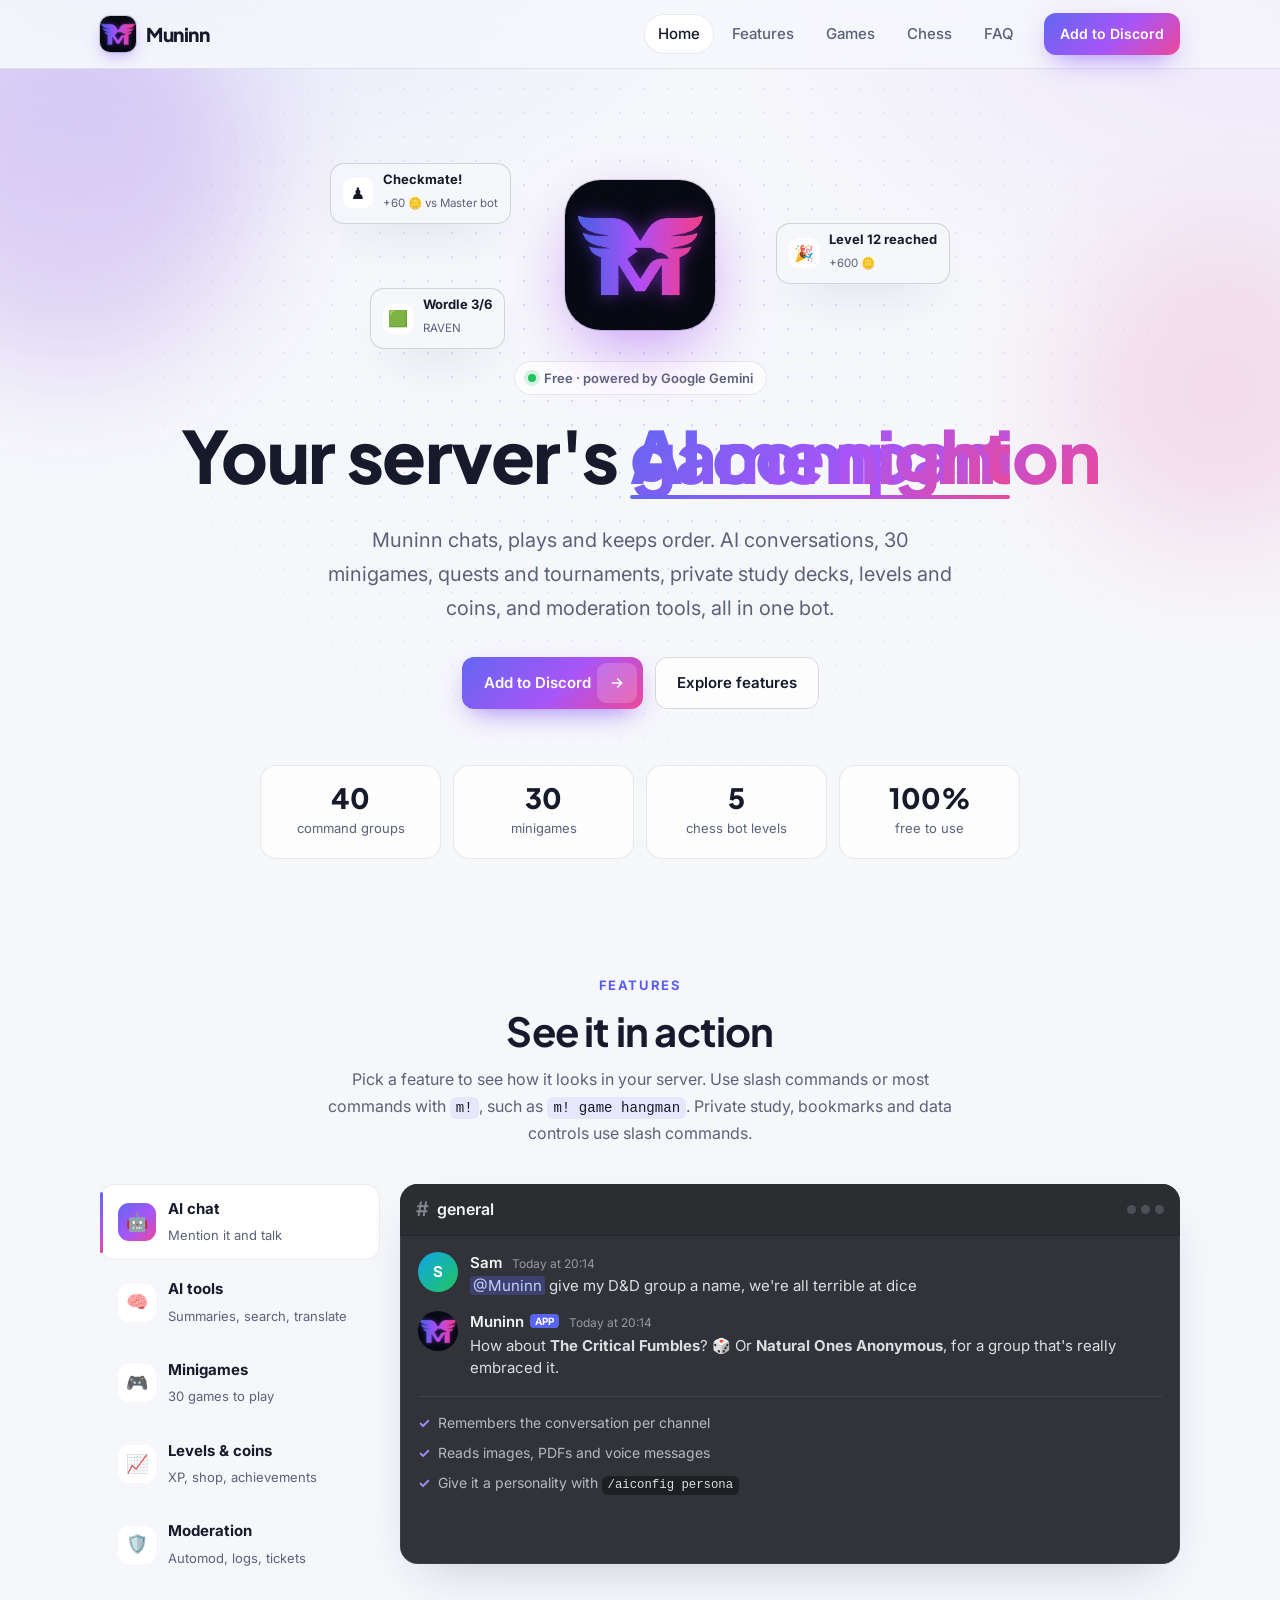
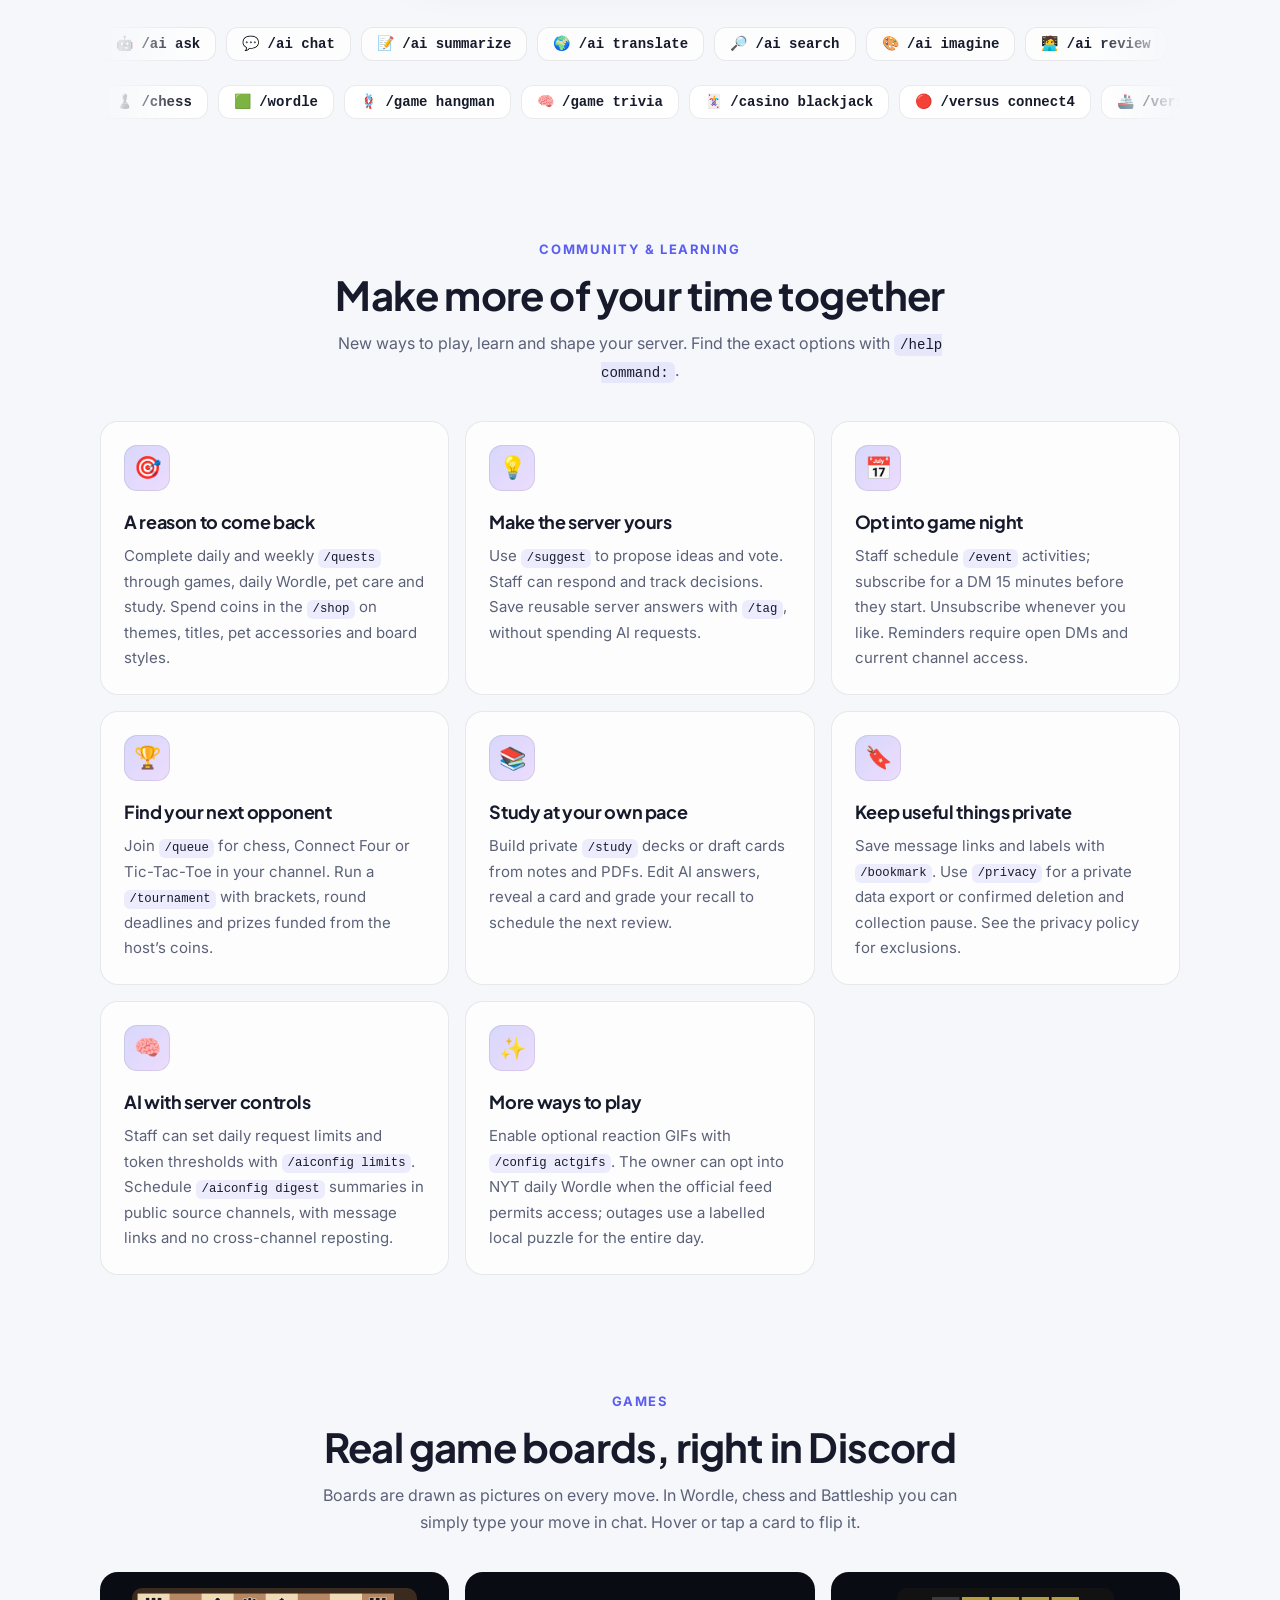
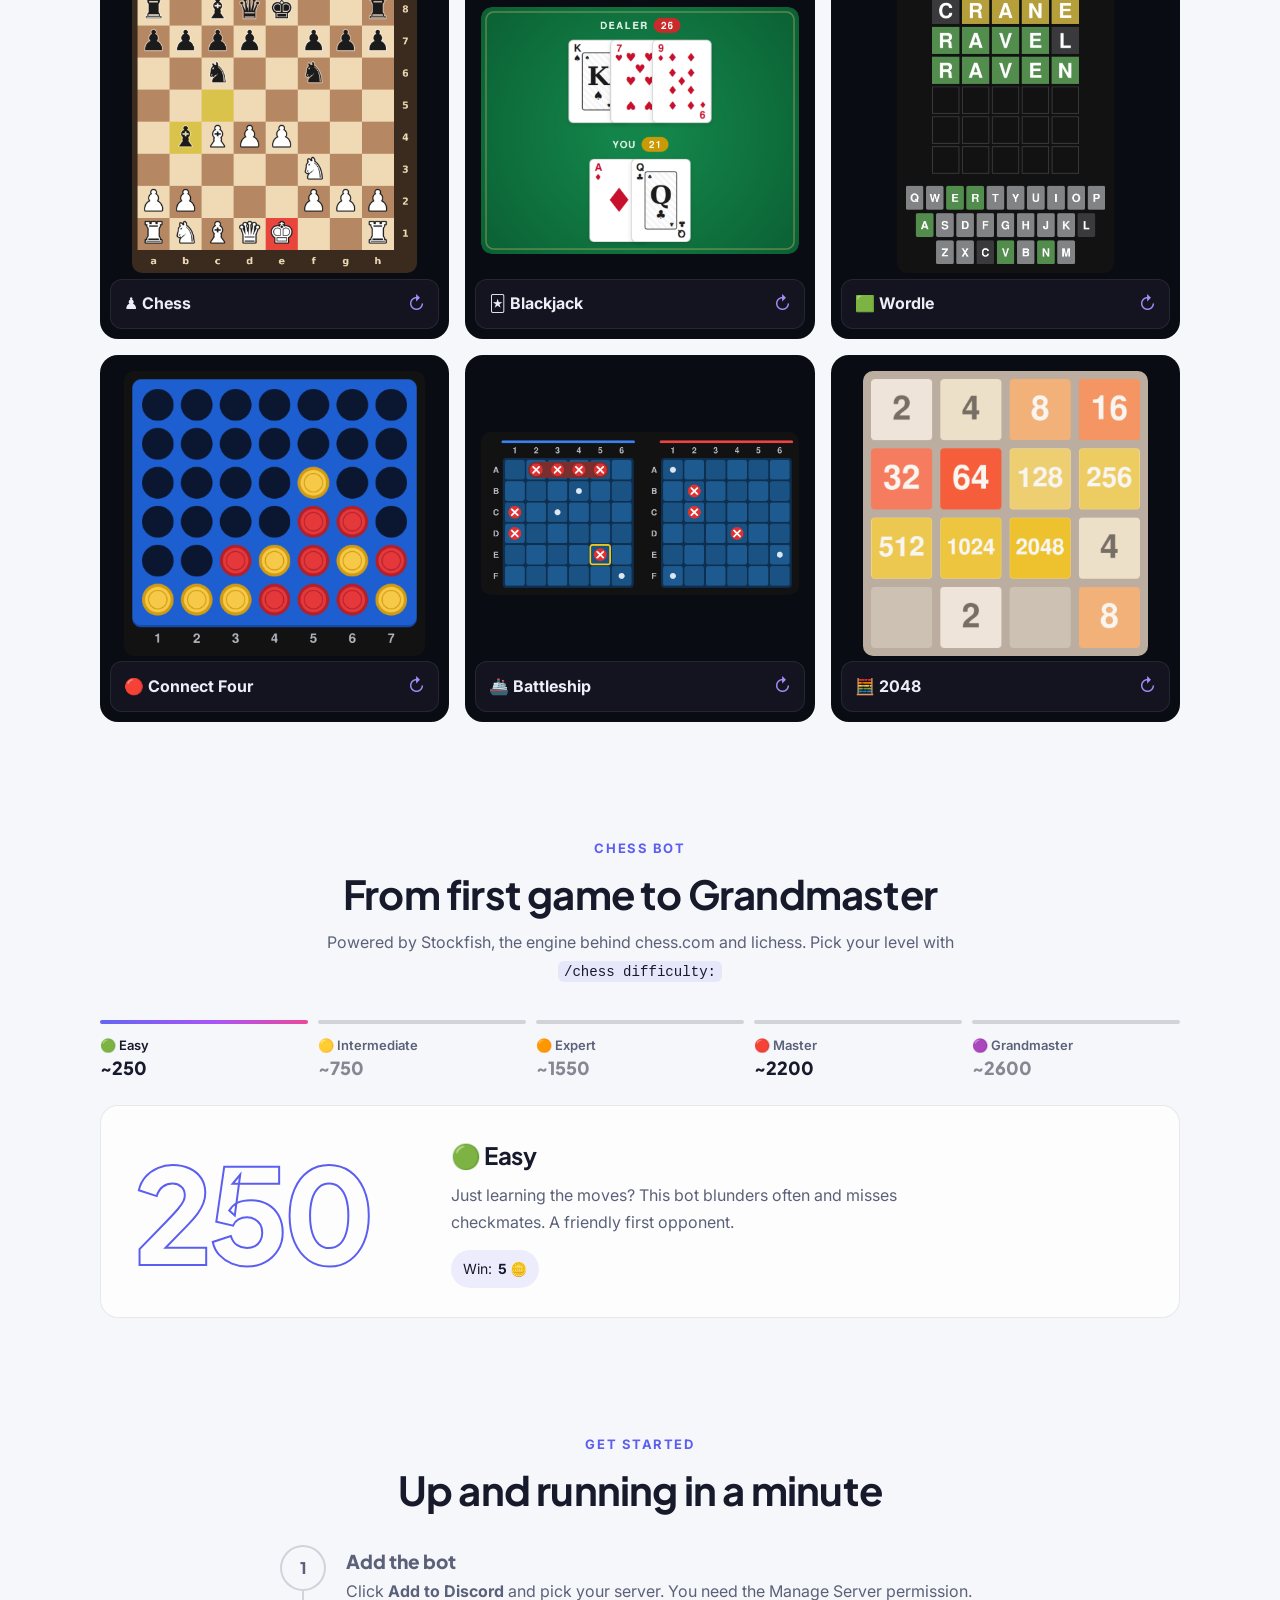
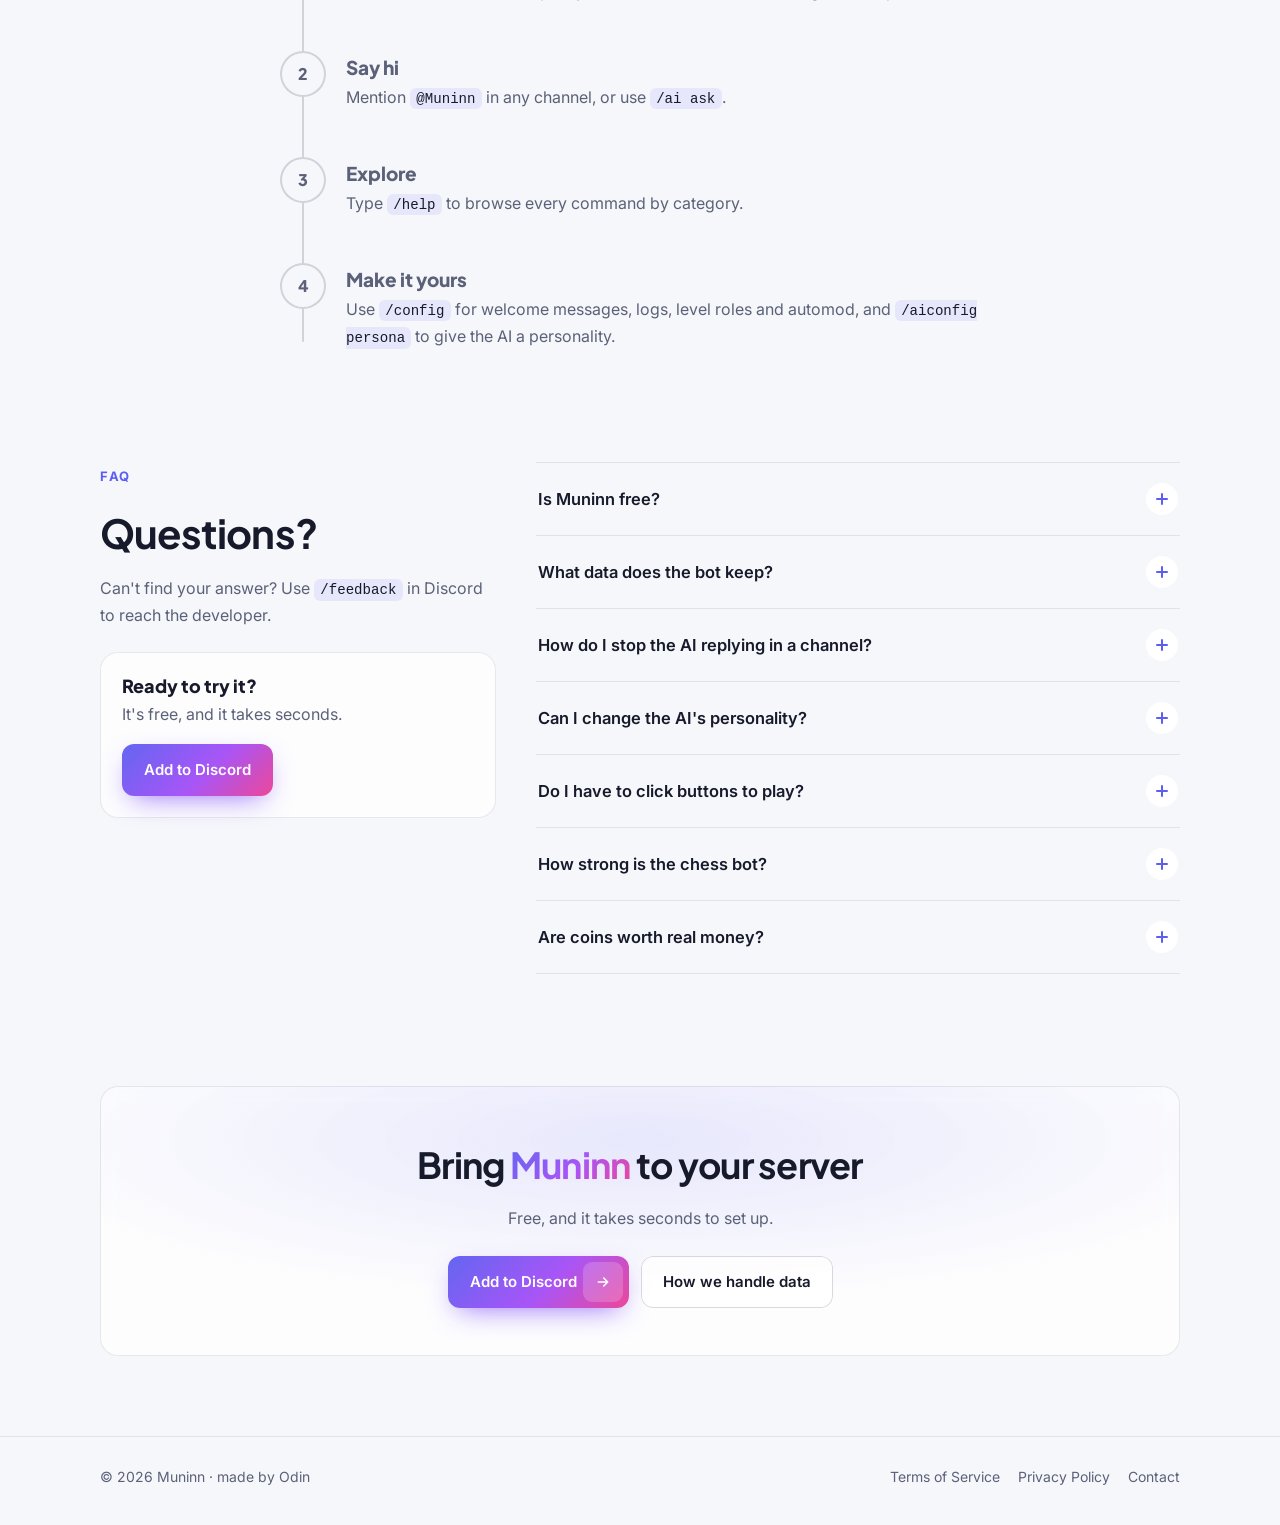
==== commit 3bdf24dc: "Home page: coins are spent in /shop Co-Authored-By: Claude Opus 5.5 <noreply@anthropic.com> Claude-S" ====
--- a/index.html
+++ b/index.html
@@ -151,7 +151,7 @@
           <p>New ways to play, learn and shape your server. Find the exact options with <code>/help command:</code>.</p>
         </div>
         <div class="features">
-          <article class="card feature reveal"><span class="icon" aria-hidden="true">🎯</span><h3>A reason to come back</h3><p>Complete daily and weekly <code>/quests</code> through games, daily Wordle, pet care and study. Spend coins on <code>/profile cosmetics</code>: themes, titles, pet accessories and board styles.</p></article>
+          <article class="card feature reveal"><span class="icon" aria-hidden="true">🎯</span><h3>A reason to come back</h3><p>Complete daily and weekly <code>/quests</code> through games, daily Wordle, pet care and study. Spend coins in the <code>/shop</code> on themes, titles, pet accessories and board styles.</p></article>
           <article class="card feature reveal"><span class="icon" aria-hidden="true">💡</span><h3>Make the server yours</h3><p>Use <code>/suggest</code> to propose ideas and vote. Staff can respond and track decisions. Save reusable server answers with <code>/tag</code>, without spending AI requests.</p></article>
           <article class="card feature reveal"><span class="icon" aria-hidden="true">📅</span><h3>Opt into game night</h3><p>Staff schedule <code>/event</code> activities; subscribe for a DM 15 minutes before they start. Unsubscribe whenever you like. Reminders require open DMs and current channel access.</p></article>
           <article class="card feature reveal"><span class="icon" aria-hidden="true">🏆</span><h3>Find your next opponent</h3><p>Join <code>/queue</code> for chess, Connect Four or Tic-Tac-Toe in your channel. Run a <code>/tournament</code> with brackets, round deadlines and prizes funded from the host’s coins.</p></article>
